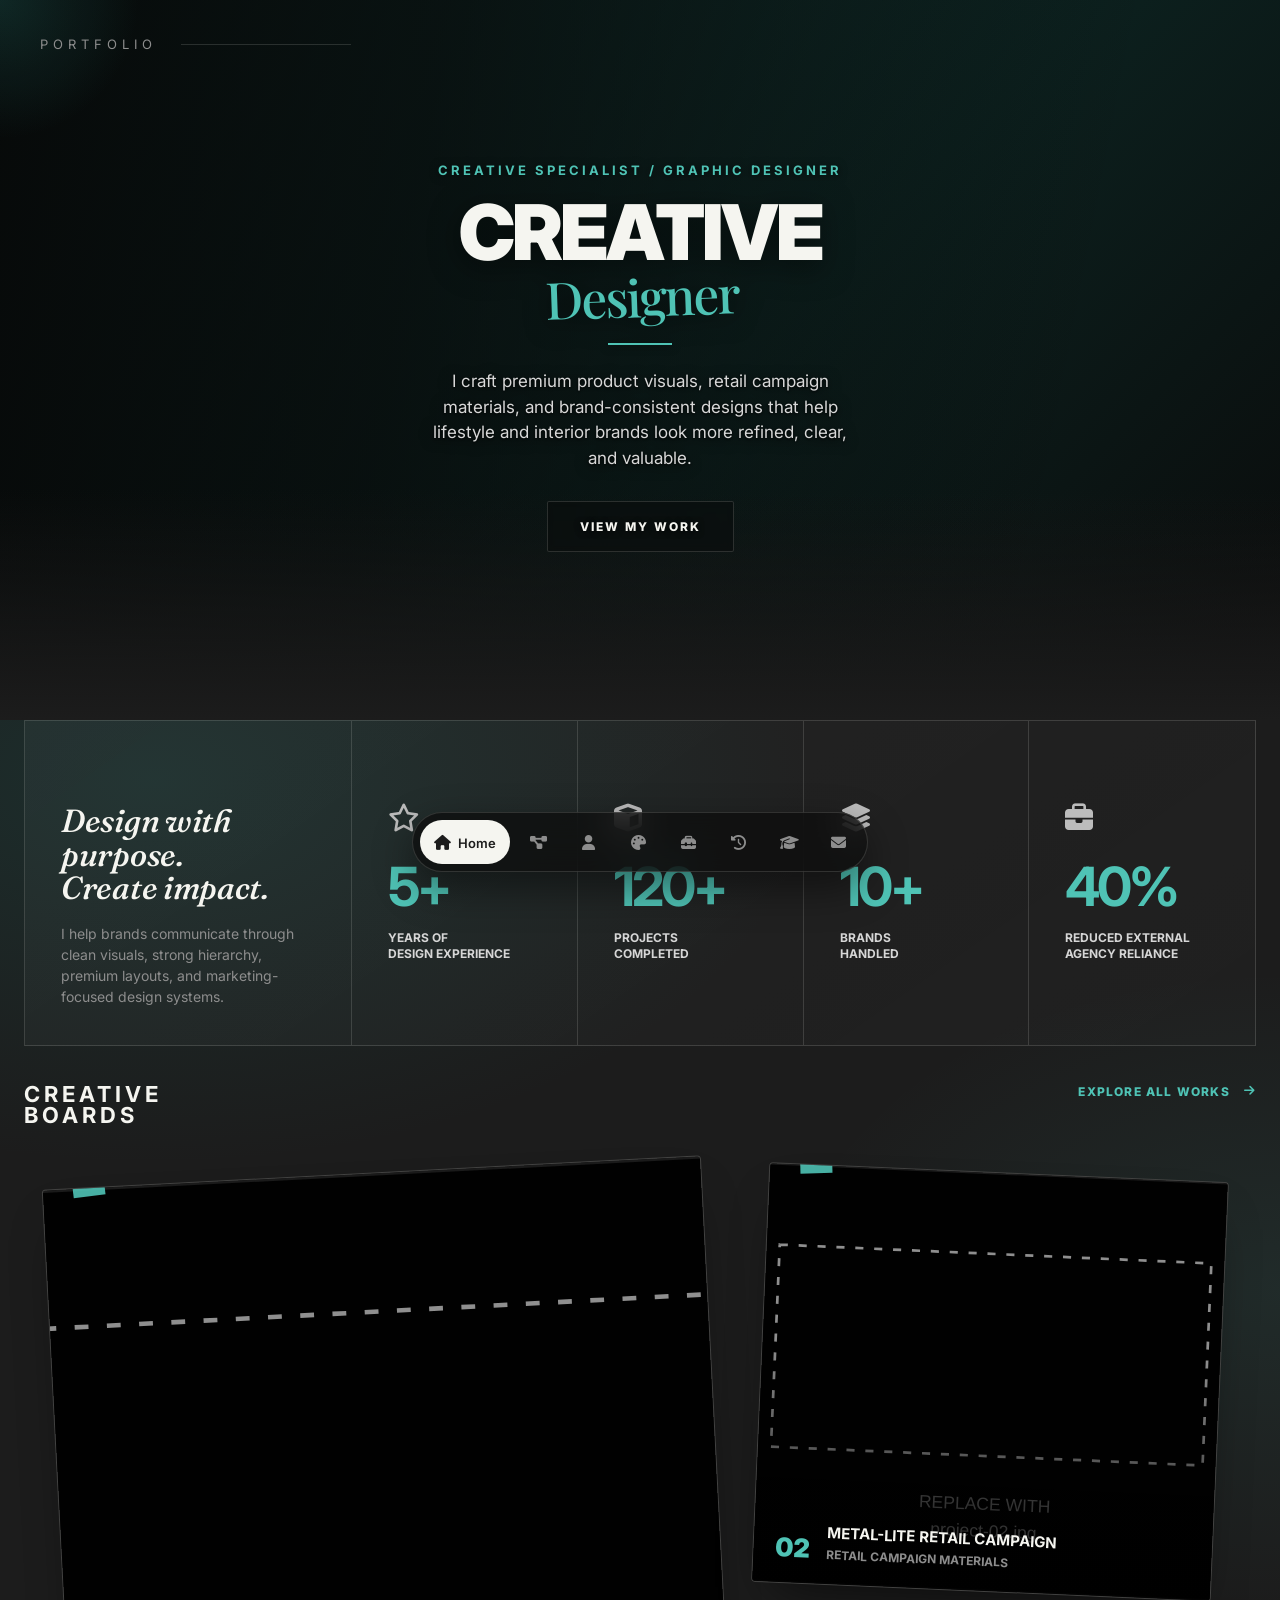
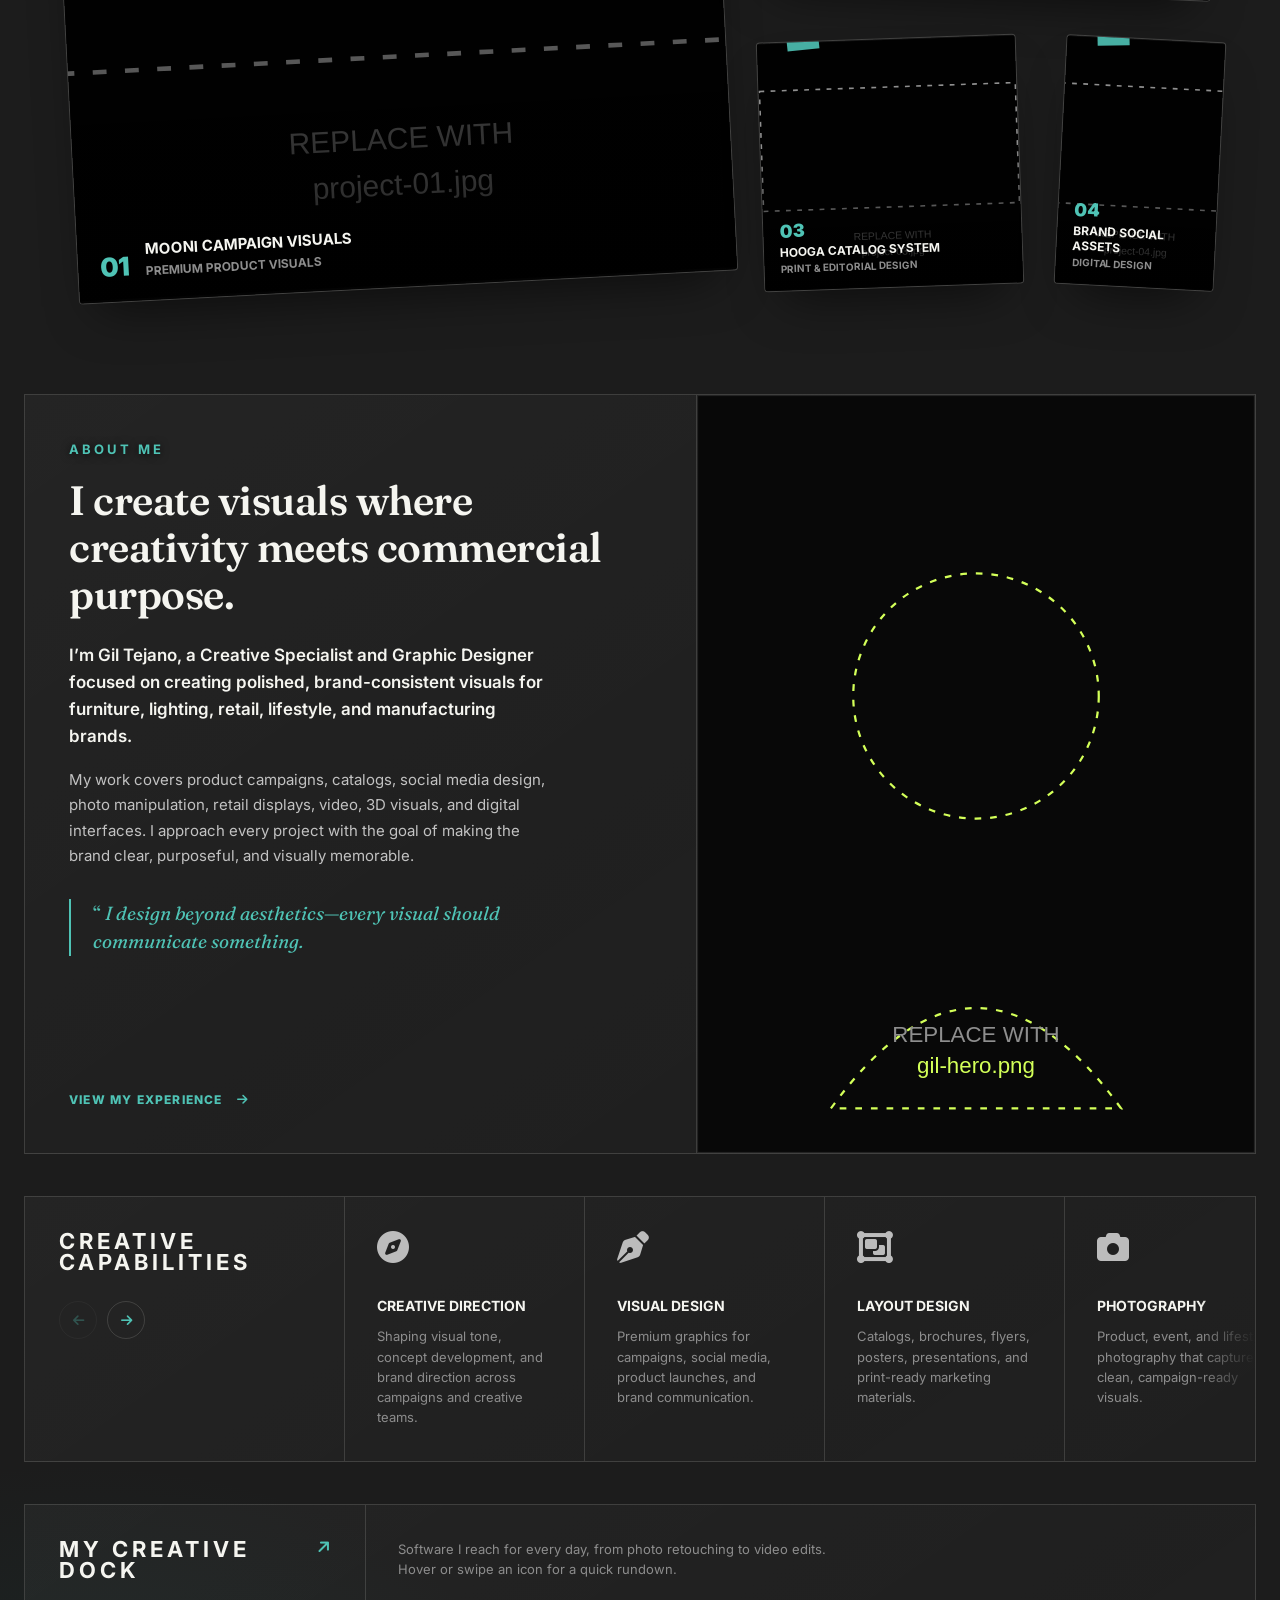
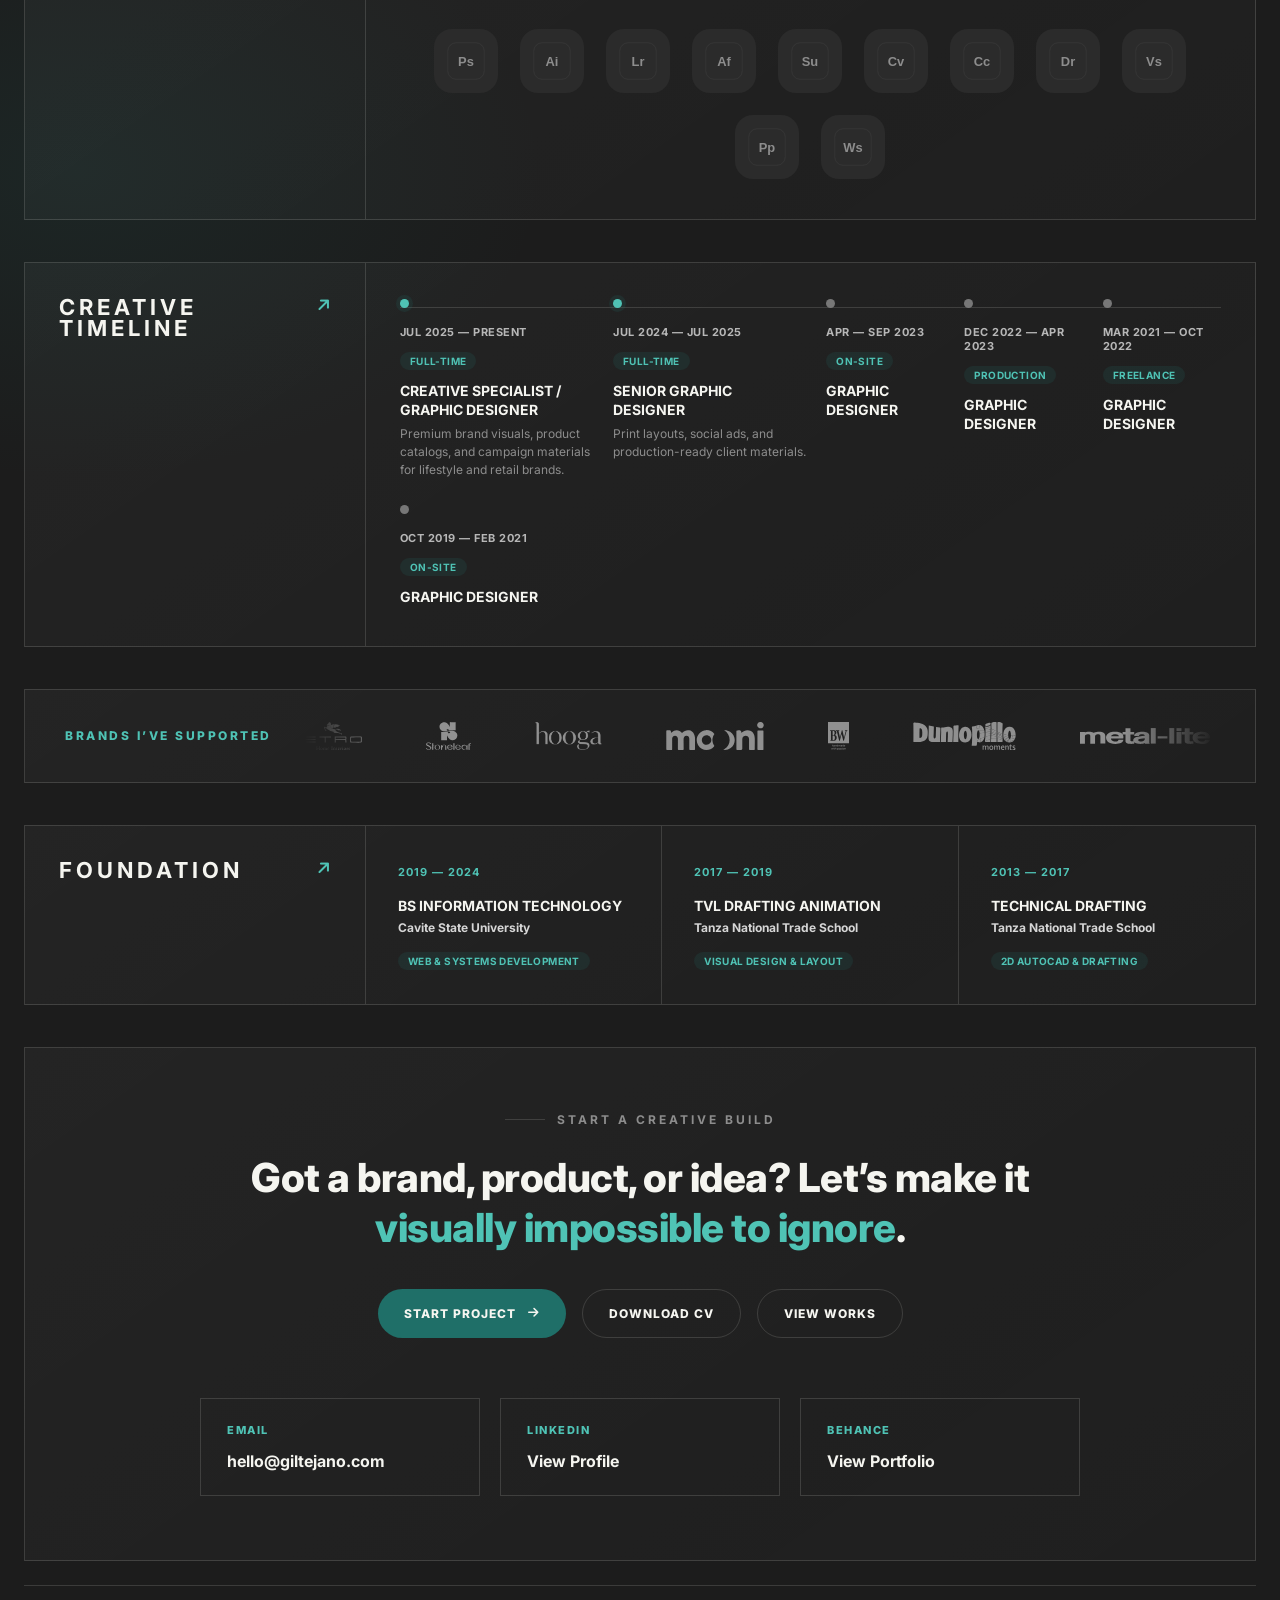
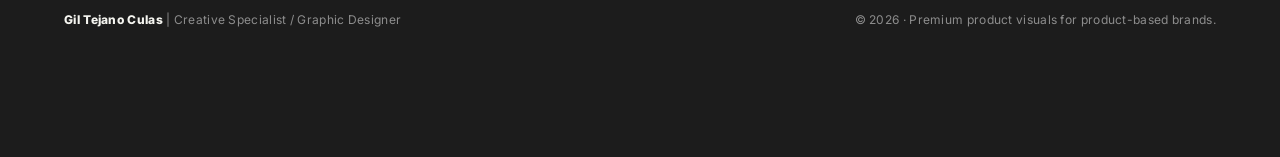
==== index.html @ a2ad1b37 "Update portfolio" ====
<!DOCTYPE html>
<html lang="en">
<head>
  <meta charset="UTF-8" />
  <meta name="viewport" content="width=device-width, initial-scale=1.0, viewport-fit=cover" />

  <title>Gil Tejano | Creative Specialist Portfolio</title>
  <meta
    name="description"
    content="Gil Tejano is a Creative Specialist / Graphic Designer crafting premium product visuals, retail campaign materials, and brand-consistent designs for lifestyle and interior brands."
  />
  <!-- Replace with your real domain once it's live -->
  <link rel="canonical" href="https://giltejano.netlify.app/" />
  <meta name="theme-color" content="#1f6f68" />

  <!-- Open Graph / Social -->
  <meta property="og:type" content="website" />
  <meta property="og:title" content="Gil Tejano | Creative Specialist Portfolio" />
  <meta
    property="og:description"
    content="Premium product visuals, retail campaign materials, and brand-consistent designs for lifestyle and interior brands."
  />
  <!-- Replace with your real domain once it's live -->
  <meta property="og:url" content="https://giltejano.netlify.app/" />
  <!-- Placeholder social preview image - add a real 1200x630 image at this path -->
  <meta property="og:image" content="https://giltejano.netlify.app/assets/images/profile/gil-tejano.webp" />
  <meta name="twitter:card" content="summary_large_image" />
  <meta name="twitter:title" content="Gil Tejano | Creative Specialist Portfolio" />
  <meta name="twitter:description" content="Premium product visuals, retail campaign materials, and brand-consistent designs for lifestyle and interior brands." />
  <meta name="twitter:image" content="https://giltejano.netlify.app/assets/images/profile/gil-tejano.webp" />

  <!-- Favicon -->
  <link
    rel="icon"
    href="data:image/svg+xml,%3Csvg xmlns='http://www.w3.org/2000/svg' viewBox='0 0 100 100'%3E%3Crect width='100' height='100' fill='%23050505'/%3E%3Ctext x='50' y='68' font-family='Arial,sans-serif' font-size='60' font-weight='900' fill='%23c6ff2e' text-anchor='middle'%3EG%3C/text%3E%3C/svg%3E"
  />
  <link rel="icon" href="favicon.ico" sizes="any" />
  <link rel="manifest" href="site.webmanifest" />

  <!-- CSS -->
  <link rel="stylesheet" href="css/style.css" />
  <link rel="stylesheet" href="css/animations.css" />
  <link rel="stylesheet" href="css/responsive.css" />

  <!-- Google Fonts -->
  <link rel="preconnect" href="https://fonts.googleapis.com" />
  <link rel="preconnect" href="https://fonts.gstatic.com" crossorigin />
  <link
    href="https://fonts.googleapis.com/css2?family=Inter:wght@400;500;600;700;800;900&family=Playfair+Display:ital,wght@1,500;1,600&family=Fraunces:ital,opsz,wght@0,9..144,300..700;1,9..144,300..700&display=swap"
    rel="stylesheet"
  />

  <!-- Icons -->
  <link
    rel="stylesheet"
    href="https://cdnjs.cloudflare.com/ajax/libs/font-awesome/6.5.1/css/all.min.css"
  />
</head>

<body>
  <a href="#main-content" class="skip-link">Skip to content</a>

  <main class="portfolio-page" id="main-content">

    <!-- HERO SECTION -->
    <section class="hero" id="home">
      <div class="hero-bg" aria-hidden="true">
        <!--
          Above-the-fold hero media: keep this eager-loaded (no
          loading="lazy" on the poster/video) so the first paint isn't
          delayed. Add a real poster at assets/images/backgrounds/hero-background.webp
          (shows instantly while the video buffers) and, optionally, a
          portrait-cropped clip for small screens.
        -->
        <video
          class="hero-bg-video"
          autoplay
          muted
          loop
          playsinline
          preload="auto"
          poster="assets/images/backgrounds/hero-background.webp"
        >
          <!-- Optional: add a portrait crop and re-enable this source for small screens -->
          <!-- <source src="assets/videos/hero-showreel-portrait.mp4" media="(max-width: 900px)" type="video/mp4" /> -->
          <source src="assets/videos/hero-showreel.mp4" type="video/mp4" />
        </video>
      </div>

      <header class="site-header">
        <div class="brand-label">
          <span>Portfolio</span>
          <div class="line"></div>
        </div>

      </header>

      <div class="hero-content">
        <div class="hero-copy">
          <p class="eyebrow">Creative Specialist / Graphic Designer</p>

          <h1>
            Creative
            <span>Designer</span>
          </h1>

          <div class="hero-divider" aria-hidden="true"></div>

          <p class="hero-description">
            I craft premium product visuals, retail campaign materials, and
            brand-consistent designs that help lifestyle and interior brands
            look more refined, clear, and valuable.
          </p>

          <a href="#projects" class="hero-cta">View My Work</a>
        </div>
      </div>

    </section>

    <!-- INTRO / STATS SECTION -->
    <section class="impact-panel section-border">
      <div class="impact-intro">
        <div class="icon-mark">
          <i class="fa-solid fa-sparkles" aria-hidden="true"></i>
        </div>

        <h2>
          Design with purpose.<br />
          Create impact.
        </h2>

        <p>
          I help brands communicate through clean visuals, strong hierarchy,
          premium layouts, and marketing-focused design systems.
        </p>
      </div>

      <div class="stat-card">
        <i class="fa-regular fa-star" aria-hidden="true"></i>
        <h3>5+</h3>
        <p>Years of<br />Design Experience</p>
      </div>

      <div class="stat-card">
        <i class="fa-solid fa-cube" aria-hidden="true"></i>
        <h3>120+</h3>
        <p>Projects<br />Completed</p>
      </div>

      <div class="stat-card">
        <i class="fa-solid fa-layer-group" aria-hidden="true"></i>
        <h3>10+</h3>
        <p>Brands<br />Handled</p>
      </div>

      <div class="stat-card">
        <i class="fa-solid fa-briefcase" aria-hidden="true"></i>
        <h3>40%</h3>
        <p>Reduced External<br />Agency Reliance</p>
      </div>
    </section>

    <!-- SELECTED PROJECTS
         These 4 cards are the no-JS fallback. With JS enabled,
         js/projects.js overwrites this markup with cards built from
         data/projects-data.js - edit that file to add, remove, or
         reorder projects, and update the cards below to match so the
         fallback stays in sync. -->
    <section class="projects-section" id="projects">
      <div class="section-heading">
        <h2>
          Creative<br />
          Boards
        </h2>

        <a href="#projects" class="text-link">
          Explore All Works
          <i class="fa-solid fa-arrow-right" aria-hidden="true"></i>
        </a>
      </div>

      <div class="project-grid">
        <article class="project-card">
          <a class="artboard" href="pages/project-mooni-campaign.html" aria-label="View project: Mooni Campaign Visuals">
            <!-- Replace with assets/images/projects/mooni-campaign.webp (update the matching entry in data/projects-data.js too) -->
            <img src="assets/images/projects/project-visual-01.svg" alt="Mooni brand campaign product photography and layout design" width="400" height="310" loading="lazy" />
            <span class="artboard-shade" aria-hidden="true"></span>
            <span class="artboard-pin" aria-hidden="true"></span>
            <span class="artboard-expand" aria-hidden="true">
              <i class="fa-solid fa-up-right-and-down-left-from-center"></i>
            </span>

            <div class="project-info">
              <span>01</span>
              <div>
                <h3>Mooni Campaign Visuals</h3>
                <p>Premium Product Visuals</p>
              </div>
            </div>
          </a>
        </article>

        <article class="project-card">
          <a class="artboard" href="pages/project.html?id=metal-lite-campaign" aria-label="View project: Metal-Lite Retail Campaign">
            <!-- Replace with assets/images/projects/metal-lite-campaign.webp (update the matching entry in data/projects-data.js too) -->
            <img src="assets/images/projects/project-visual-02.svg" alt="Metal-Lite retail campaign marketing collateral" width="400" height="310" loading="lazy" />
            <span class="artboard-shade" aria-hidden="true"></span>
            <span class="artboard-pin" aria-hidden="true"></span>
            <span class="artboard-expand" aria-hidden="true">
              <i class="fa-solid fa-up-right-and-down-left-from-center"></i>
            </span>

            <div class="project-info">
              <span>02</span>
              <div>
                <h3>Metal-Lite Retail Campaign</h3>
                <p>Retail Campaign Materials</p>
              </div>
            </div>
          </a>
        </article>

        <article class="project-card">
          <a class="artboard" href="pages/project.html?id=hooga-campaign" aria-label="View project: Hooga Catalog System">
            <!-- Replace with assets/images/projects/hooga-campaign.webp (update the matching entry in data/projects-data.js too) -->
            <img src="assets/images/projects/project-visual-03.svg" alt="Hooga catalog layout and print editorial design" width="400" height="310" loading="lazy" />
            <span class="artboard-shade" aria-hidden="true"></span>
            <span class="artboard-pin" aria-hidden="true"></span>
            <span class="artboard-expand" aria-hidden="true">
              <i class="fa-solid fa-up-right-and-down-left-from-center"></i>
            </span>

            <div class="project-info">
              <span>03</span>
              <div>
                <h3>Hooga Catalog System</h3>
                <p>Print &amp; Editorial Design</p>
              </div>
            </div>
          </a>
        </article>

        <article class="project-card">
          <a class="artboard" href="pages/project.html?id=brand-social-assets" aria-label="View project: Brand Social Assets">
            <!-- Replace with assets/images/projects/brand-social-assets.webp (update the matching entry in data/projects-data.js too) -->
            <img src="assets/images/projects/project-visual-04.svg" alt="Brand-consistent social media graphics for a lifestyle brand" width="400" height="310" loading="lazy" />
            <span class="artboard-shade" aria-hidden="true"></span>
            <span class="artboard-pin" aria-hidden="true"></span>
            <span class="artboard-expand" aria-hidden="true">
              <i class="fa-solid fa-up-right-and-down-left-from-center"></i>
            </span>

            <div class="project-info">
              <span>04</span>
              <div>
                <h3>Brand Social Assets</h3>
                <p>Digital Design</p>
              </div>
            </div>
          </a>
        </article>
      </div>
    </section>

    <!-- ABOUT ME -->
    <section class="about-section" id="about">
      <div class="about-copy section-border">
        <p class="eyebrow">About Me</p>

        <h2 class="about-heading">
          I create visuals where creativity meets commercial purpose.
        </h2>

        <p class="about-intro">
          I’m Gil Tejano, a Creative Specialist and Graphic Designer focused
          on creating polished, brand-consistent visuals for furniture,
          lighting, retail, lifestyle, and manufacturing brands.
        </p>

        <p class="about-body">
          My work covers product campaigns, catalogs, social media design,
          photo manipulation, retail displays, video, 3D visuals, and
          digital interfaces. I approach every project with the goal of
          making the brand clear, purposeful, and visually memorable.
        </p>

        <blockquote class="about-statement">
          <span class="about-statement-mark" aria-hidden="true">“</span>
          I design beyond aesthetics—every visual should communicate
          something.
        </blockquote>

        <a href="#experience" class="text-link about-link">
          View My Experience
          <i class="fa-solid fa-arrow-right" aria-hidden="true"></i>
        </a>
      </div>

      <div class="about-portrait section-border">
        <!-- Replace with a real professional photo at assets/images/profile/gil-tejano.webp -->
        <img
          src="assets/images/profile/gil-tejano-placeholder.svg"
          alt="Portrait of Gil Tejano, Creative Specialist and Graphic Designer"
          width="500"
          height="680"
          loading="lazy"
        />
      </div>
    </section>

    <!-- SERVICES -->
    <section class="services-section section-border" id="services">
      <div class="section-title-small">
        <h2>
          Creative<br />
          Capabilities
        </h2>

        <div class="services-nav">
          <button
            type="button"
            class="services-arrow services-arrow-prev"
            aria-label="Scroll services left"
          >
            <i class="fa-solid fa-arrow-left" aria-hidden="true"></i>
          </button>
          <button
            type="button"
            class="services-arrow services-arrow-next"
            aria-label="Scroll services right"
          >
            <i class="fa-solid fa-arrow-right" aria-hidden="true"></i>
          </button>
        </div>
      </div>

      <div class="services-scroll" tabindex="0" role="region" aria-label="Creative capabilities, scroll horizontally for more">
        <div class="service-track">
          <div class="service-card">
            <i class="fa-solid fa-compass" aria-hidden="true"></i>
            <h3>Creative Direction</h3>
            <p>
              Shaping visual tone, concept development, and brand direction
              across campaigns and creative teams.
            </p>
          </div>

          <div class="service-card">
            <i class="fa-solid fa-pen-nib" aria-hidden="true"></i>
            <h3>Visual Design</h3>
            <p>
              Premium graphics for campaigns, social media, product launches, and
              brand communication.
            </p>
          </div>

          <div class="service-card">
            <i class="fa-solid fa-object-group" aria-hidden="true"></i>
            <h3>Layout Design</h3>
            <p>
              Catalogs, brochures, flyers, posters, presentations, and print-ready
              marketing materials.
            </p>
          </div>

          <div class="service-card">
            <i class="fa-solid fa-camera" aria-hidden="true"></i>
            <h3>Photography</h3>
            <p>
              Product, event, and lifestyle photography that captures clean,
              campaign-ready visuals.
            </p>
          </div>

          <div class="service-card">
            <i class="fa-solid fa-wand-magic-sparkles" aria-hidden="true"></i>
            <h3>Photo Manipulation</h3>
            <p>
              Clean product compositions, image enhancements, lifestyle visuals,
              and refined campaign assets.
            </p>
          </div>

          <div class="service-card">
            <i class="fa-solid fa-video" aria-hidden="true"></i>
            <h3>Videography</h3>
            <p>
              On-site video capture for product features, events, and showroom
              activities.
            </p>
          </div>

          <div class="service-card">
            <i class="fa-solid fa-clapperboard" aria-hidden="true"></i>
            <h3>Video Editing</h3>
            <p>
              Short-form reels, social ads, and color-graded campaign or event
              videos.
            </p>
          </div>

          <div class="service-card">
            <i class="fa-solid fa-cube" aria-hidden="true"></i>
            <h3>3D Visualization</h3>
            <p>
              Product mockups, showroom layouts, and spatial visualization for
              retail and interior concepts.
            </p>
          </div>

          <div class="service-card">
            <i class="fa-solid fa-chalkboard" aria-hidden="true"></i>
            <h3>Presentation Design</h3>
            <p>
              Sales decks and pitch presentations that support client and
              stakeholder meetings.
            </p>
          </div>

          <div class="service-card">
            <i class="fa-solid fa-bolt" aria-hidden="true"></i>
            <h3>Rapid Social Content</h3>
            <p>
              Fast-turnaround social media graphics and templated marketing
              assets.
            </p>
          </div>

          <div class="service-card">
            <i class="fa-solid fa-code" aria-hidden="true"></i>
            <h3>Web Design</h3>
            <p>
              Modern, responsive portfolio and landing page interfaces with strong
              visual hierarchy.
            </p>
          </div>
        </div>
      </div>
    </section>

    <!-- DAILY TOOLKIT -->
    <section class="toolkit-section section-border" id="toolkit">
      <div class="section-title-small">
        <h2>
          My Creative<br />
          Dock
        </h2>

        <i class="fa-solid fa-arrow-right" aria-hidden="true"></i>
      </div>

      <div class="toolkit-dock-wrap">
        <p class="toolkit-caption">
          Software I reach for every day, from photo retouching to video
          edits. Hover or swipe an icon for a quick rundown.
        </p>

        <ul class="toolkit-dock" role="list">
          <li class="dock-item" tabindex="0">
            <div class="dock-tooltip">
              <h4>Adobe Photoshop</h4>
              <p>Photo manipulation, product retouching, and layered compositions for premium campaign visuals.</p>
            </div>
            <img src="assets/icons/photoshop.svg" alt="Adobe Photoshop" width="64" height="64" loading="lazy" />
          </li>

          <li class="dock-item" tabindex="0">
            <div class="dock-tooltip">
              <h4>Adobe Illustrator</h4>
              <p>Vector logos, icons, and scalable artwork for branding and print-ready layouts.</p>
            </div>
            <img src="assets/icons/illustrator.svg" alt="Adobe Illustrator" width="64" height="64" loading="lazy" />
          </li>

          <li class="dock-item" tabindex="0">
            <div class="dock-tooltip">
              <h4>Adobe Lightroom</h4>
              <p>Color grading and batch photo editing for consistent, polished product photography.</p>
            </div>
            <img src="assets/icons/lightroom.svg" alt="Adobe Lightroom" width="64" height="64" loading="lazy" />
          </li>

          <li class="dock-item" tabindex="0">
            <div class="dock-tooltip">
              <h4>Affinity</h4>
              <p>Fast raster and vector editing for layouts, retouching, and quick mockups.</p>
            </div>
            <img src="assets/icons/affinity.svg" alt="Affinity" width="64" height="64" loading="lazy" />
          </li>

          <li class="dock-item" tabindex="0">
            <div class="dock-tooltip">
              <h4>SketchUp</h4>
              <p>3D modeling for product mockups, showroom layouts, and spatial visualization.</p>
            </div>
            <img src="assets/icons/sketchup.svg" alt="SketchUp" width="64" height="64" loading="lazy" />
          </li>

          <li class="dock-item" tabindex="0">
            <div class="dock-tooltip">
              <h4>Canva</h4>
              <p>Fast social media graphics and templates for quick-turnaround marketing assets.</p>
            </div>
            <img src="assets/icons/canva.svg" alt="Canva" width="64" height="64" loading="lazy" />
          </li>

          <li class="dock-item" tabindex="0">
            <div class="dock-tooltip">
              <h4>CapCut</h4>
              <p>Short-form video editing for reels, social ads, and event recap content.</p>
            </div>
            <img src="assets/icons/capcut.svg" alt="CapCut" width="64" height="64" loading="lazy" />
          </li>

          <li class="dock-item" tabindex="0">
            <div class="dock-tooltip">
              <h4>DaVinci Resolve</h4>
              <p>Professional video editing and color grading for campaign and event videos.</p>
            </div>
            <img src="assets/icons/davinci-resolve.svg" alt="DaVinci Resolve" width="64" height="64" loading="lazy" />
          </li>

          <li class="dock-item" tabindex="0">
            <div class="dock-tooltip">
              <h4>Visual Studio Code</h4>
              <p>Code editor for building and maintaining this portfolio site and other web projects.</p>
            </div>
            <img src="assets/icons/vscode.svg" alt="Visual Studio Code" width="64" height="64" loading="lazy" />
          </li>

          <li class="dock-item" tabindex="0">
            <div class="dock-tooltip">
              <h4>Microsoft PowerPoint</h4>
              <p>Sales presentations and pitch decks for client and stakeholder meetings.</p>
            </div>
            <img src="assets/icons/powerpoint.svg" alt="Microsoft PowerPoint" width="64" height="64" loading="lazy" />
          </li>

          <li class="dock-item" tabindex="0">
            <div class="dock-tooltip">
              <h4>Microsoft Office / Google Workspace</h4>
              <p>Documents, spreadsheets, and shared files for project coordination and reporting.</p>
            </div>
            <img src="assets/icons/workspace.svg" alt="Microsoft Office and Google Workspace" width="64" height="64" loading="lazy" />
          </li>
        </ul>

        <div class="toolkit-active-caption" aria-live="polite">
          <h4>Adobe Photoshop</h4>
          <p>Photo manipulation, product retouching, and layered compositions for premium campaign visuals.</p>
        </div>
      </div>
    </section>

    <!-- EXPERIENCE (compact horizontal timeline) -->
    <section class="experience-section section-border" id="experience">
      <div class="section-title-small">
        <h2>Creative Timeline</h2>
        <i class="fa-solid fa-arrow-right" aria-hidden="true"></i>
      </div>

      <div class="timeline-h">
        <div class="timeline-h-item is-current">
          <span class="timeline-h-date">Jul 2025 — Present</span>
          <span class="timeline-h-tag">Full-time</span>
          <h3>Creative Specialist / Graphic Designer</h3>
          <p>Premium brand visuals, product catalogs, and campaign materials for lifestyle and retail brands.</p>
        </div>

        <div class="timeline-h-item is-current">
          <span class="timeline-h-date">Jul 2024 — Jul 2025</span>
          <span class="timeline-h-tag">Full-time</span>
          <h3>Senior Graphic Designer</h3>
          <p>Print layouts, social ads, and production-ready client materials.</p>
        </div>

        <div class="timeline-h-item">
          <span class="timeline-h-date">Apr — Sep 2023</span>
          <span class="timeline-h-tag">On-site</span>
          <h3>Graphic Designer</h3>
        </div>

        <div class="timeline-h-item">
          <span class="timeline-h-date">Dec 2022 — Apr 2023</span>
          <span class="timeline-h-tag">Production</span>
          <h3>Graphic Designer</h3>
        </div>

        <div class="timeline-h-item">
          <span class="timeline-h-date">Mar 2021 — Oct 2022</span>
          <span class="timeline-h-tag">Freelance</span>
          <h3>Graphic Designer</h3>
        </div>

        <div class="timeline-h-item">
          <span class="timeline-h-date">Oct 2019 — Feb 2021</span>
          <span class="timeline-h-tag">On-site</span>
          <h3>Graphic Designer</h3>
        </div>
      </div>
    </section>

    <!-- TRUSTED BY -->
    <section class="trusted-strip section-border">
      <span class="trusted-tag">Brands I’ve Supported</span>

      <div class="marquee">
        <div class="marquee-track">
          <img src="assets/images/logos/etro.svg" alt="Etro" width="120" height="28" loading="lazy" />
          <img src="assets/images/logos/stoneleaf.svg" alt="Stoneleaf" width="120" height="28" loading="lazy" />
          <img src="assets/images/logos/hooga.svg" alt="Hooga" width="120" height="28" loading="lazy" />
          <img src="assets/images/logos/mooni.svg" alt="Mooni" width="120" height="28" loading="lazy" />
          <img src="assets/images/logos/bw-group.svg" alt="BW Group" width="120" height="28" loading="lazy" />
          <img src="assets/images/logos/dunlopillo.svg" alt="Dunlopillo" width="120" height="28" loading="lazy" />
          <img src="assets/images/logos/metal-lite.svg" alt="Metal-Lite" width="120" height="28" loading="lazy" />
          <img src="assets/images/logos/porta-mobili.svg" alt="Porta Mobili" width="120" height="28" loading="lazy" />
          <img src="assets/images/logos/riflessi.svg" alt="Riflessi" width="120" height="28" loading="lazy" />
          <img src="assets/images/logos/tisettanta.svg" alt="Tisettanta" width="120" height="28" loading="lazy" />

          <img src="assets/images/logos/etro.svg" alt="" width="120" height="28" loading="lazy" aria-hidden="true" />
          <img src="assets/images/logos/stoneleaf.svg" alt="" width="120" height="28" loading="lazy" aria-hidden="true" />
          <img src="assets/images/logos/hooga.svg" alt="" width="120" height="28" loading="lazy" aria-hidden="true" />
          <img src="assets/images/logos/mooni.svg" alt="" width="120" height="28" loading="lazy" aria-hidden="true" />
          <img src="assets/images/logos/bw-group.svg" alt="" width="120" height="28" loading="lazy" aria-hidden="true" />
          <img src="assets/images/logos/dunlopillo.svg" alt="" width="120" height="28" loading="lazy" aria-hidden="true" />
          <img src="assets/images/logos/metal-lite.svg" alt="" width="120" height="28" loading="lazy" aria-hidden="true" />
          <img src="assets/images/logos/porta-mobili.svg" alt="" width="120" height="28" loading="lazy" aria-hidden="true" />
          <img src="assets/images/logos/riflessi.svg" alt="" width="120" height="28" loading="lazy" aria-hidden="true" />
          <img src="assets/images/logos/tisettanta.svg" alt="" width="120" height="28" loading="lazy" aria-hidden="true" />
        </div>
      </div>
    </section>

    <!-- EDUCATION -->
    <section class="education-section section-border" id="education">
      <div class="section-title-small">
        <h2>Foundation</h2>
        <i class="fa-solid fa-arrow-right" aria-hidden="true"></i>
      </div>

      <div class="education-card">
        <span class="education-year">2019 — 2024</span>
        <h3>BS Information Technology</h3>
        <p class="education-school">Cavite State University</p>
        <span class="education-tag">Web &amp; Systems Development</span>
      </div>

      <div class="education-card">
        <span class="education-year">2017 — 2019</span>
        <h3>TVL Drafting Animation</h3>
        <p class="education-school">Tanza National Trade School</p>
        <span class="education-tag">Visual Design &amp; Layout</span>
      </div>

      <div class="education-card">
        <span class="education-year">2013 — 2017</span>
        <h3>Technical Drafting</h3>
        <p class="education-school">Tanza National Trade School</p>
        <span class="education-tag">2D AutoCAD &amp; Drafting</span>
      </div>
    </section>

    <!-- CONTACT SECTION -->
    <section class="contact-section section-border" id="contact">
      <p class="contact-eyebrow"><span class="line"></span>Start a Creative Build</p>

      <h2 class="contact-title">
        Got a brand, product, or idea? Let’s make it
        <span class="highlight">visually impossible to ignore</span>.
      </h2>

      <div class="contact-actions">
        <!-- Replace with your real email address -->
        <a href="mailto:hello@giltejano.com" class="cta-button">
          Start Project
          <i class="fa-solid fa-arrow-right" aria-hidden="true"></i>
        </a>

        <!-- Download CV: keep the real PDF at assets/documents/gil-tejano-cv.pdf -->
        <a href="assets/documents/gil-tejano-cv.pdf" class="cta-button-outline" download>
          Download CV
        </a>

        <a href="#projects" class="cta-button-outline">
          View Works
        </a>
      </div>

      <div class="contact-cards">
        <div class="contact-card">
          <span class="contact-card-label">Email</span>
          <!-- Replace with your real email address -->
          <h3><a href="mailto:hello@giltejano.com">hello@giltejano.com</a></h3>
        </div>

        <div class="contact-card">
          <span class="contact-card-label">LinkedIn</span>
          <!-- Replace href with your LinkedIn profile URL -->
          <h3><a href="#" target="_blank" rel="noopener">View Profile</a></h3>
        </div>

        <div class="contact-card">
          <span class="contact-card-label">Behance</span>
          <!-- Replace href with your Behance profile URL -->
          <h3><a href="#" target="_blank" rel="noopener">View Portfolio</a></h3>
        </div>
      </div>
    </section>

    <footer class="site-footer">
      <p><span class="footer-name">Gil Tejano Culas</span> | Creative Specialist / Graphic Designer</p>
      <p>&copy; 2026 · Premium product visuals for product-based brands.</p>
    </footer>

  </main>

  <!-- FLOATING SECTION NAV -->
  <nav class="dynamic-nav" aria-label="Section navigation">
    <a href="#home" class="nav-item active" data-target="#home">
      <i class="fa-solid fa-house nav-icon" aria-hidden="true"></i>
      <span class="nav-label-wrap">
        <span class="nav-label nav-label-full">Home</span>
        <span class="nav-label nav-label-short">Home</span>
      </span>
    </a>
    <a href="#projects" class="nav-item" data-target="#projects">
      <i class="fa-solid fa-diagram-project nav-icon" aria-hidden="true"></i>
      <span class="nav-label-wrap">
        <span class="nav-label nav-label-full">Boards</span>
        <span class="nav-label nav-label-short">Work</span>
      </span>
    </a>
    <a href="#about" class="nav-item" data-target="#about">
      <i class="fa-solid fa-user nav-icon" aria-hidden="true"></i>
      <span class="nav-label-wrap"><span class="nav-label">About</span></span>
    </a>
    <a href="#services" class="nav-item" data-target="#services">
      <i class="fa-solid fa-palette nav-icon" aria-hidden="true"></i>
      <span class="nav-label-wrap"><span class="nav-label">Capabilities</span></span>
    </a>
    <a href="#toolkit" class="nav-item" data-target="#toolkit">
      <i class="fa-solid fa-toolbox nav-icon" aria-hidden="true"></i>
      <span class="nav-label-wrap"><span class="nav-label">Dock</span></span>
    </a>
    <a href="#experience" class="nav-item" data-target="#experience">
      <i class="fa-solid fa-clock-rotate-left nav-icon" aria-hidden="true"></i>
      <span class="nav-label-wrap">
        <span class="nav-label nav-label-full">Timeline</span>
        <span class="nav-label nav-label-short">Timeline</span>
      </span>
    </a>
    <a href="#education" class="nav-item" data-target="#education">
      <i class="fa-solid fa-graduation-cap nav-icon" aria-hidden="true"></i>
      <span class="nav-label-wrap"><span class="nav-label">Foundation</span></span>
    </a>
    <a href="#contact" class="nav-item" data-target="#contact">
      <i class="fa-solid fa-envelope nav-icon" aria-hidden="true"></i>
      <span class="nav-label-wrap">
        <span class="nav-label nav-label-full">Build</span>
        <span class="nav-label nav-label-short">Contact</span>
      </span>
    </a>
  </nav>

  <!-- JS -->
  <script src="data/projects-data.js"></script>
  <script src="js/projects.js"></script>
  <script src="js/script.js"></script>
</body>
</html>
---- css/style.css ----
﻿/* ================================
   GLOBAL RESET
================================ */
* {
  margin: 0;
  padding: 0;
  box-sizing: border-box;
}

html {
  scroll-behavior: smooth;
}

body {
  font-family: "Inter", sans-serif;
  color: var(--text);
  overflow-x: hidden;
  background-color: var(--bg);
  background-image: radial-gradient(
      1100px 640px at 12% 780px,
      rgba(31, 111, 104, 0.22),
      transparent 60%
    ),
    radial-gradient(
      900px 580px at 100% 26%,
      rgba(79, 195, 181, 0.09),
      transparent 55%
    ),
    radial-gradient(
      850px 560px at 6% 68%,
      rgba(31, 111, 104, 0.12),
      transparent 55%
    );
  background-repeat: no-repeat;
}

*,
*::before,
*::after {
  cursor: url("../assets/icons/cursor.svg") 3 3, auto !important;
}

img {
  width: 100%;
  display: block;
}

a {
  color: inherit;
  text-decoration: none;
}

/* Defensive text wrapping so long words, URLs, or email addresses can
   never force horizontal overflow, on any viewport. */
h1,
h2,
h3,
h4,
p,
a,
span {
  overflow-wrap: anywhere;
  word-break: normal;
}

:root {
  --bg: #1c1c1c;
  --panel: #242424;
  --panel-soft: #2b2b2b;
  --text: #f5f5f0;
  --muted: #8d8d8d;
  --line: rgba(245, 245, 240, 0.14);
  --accent: #1f6f68;
  --accent-light: #4fc3b5;
  --accent-soft: rgba(31, 111, 104, 0.16);
  --font-display: "Fraunces", serif;

  /* Mobile spacing system (consumed in css/responsive.css) - defined
     globally since clamp() already scales safely at any viewport. */
  --mobile-gutter: clamp(18px, 5vw, 24px);
  --mobile-section-space: clamp(72px, 18vw, 112px);
  --mobile-card-radius: 18px;
  /* Footprint of the fixed floating nav pill (height + rest offset),
     used to keep page-end content from being hidden behind it. */
  --mobile-nav-space: 88px;
}

/* ================================
   MAIN WRAPPER
================================ */
.portfolio-page {
  width: min(1440px, calc(100% - 48px));
  margin: 0 auto;
  padding: 40px 0;
}

.section-border {
  border: 1px solid var(--line);
  background: linear-gradient(145deg, rgba(255, 255, 255, 0.035), rgba(255, 255, 255, 0.01));
}

/* ================================
   HEADER
================================ */
.site-header {
  position: relative;
  z-index: 5;
  display: flex;
  align-items: flex-start;
  justify-content: space-between;
  padding: 36px 40px 0;
}

.brand-label {
  display: flex;
  align-items: center;
  gap: 24px;
}

.brand-label span {
  color: var(--muted);
  font-size: 13px;
  letter-spacing: 5px;
  text-transform: uppercase;
}

.brand-label .line {
  width: 170px;
  height: 1px;
  background: var(--line);
}

.availability {
  display: flex;
  align-items: flex-start;
  gap: 12px;
  color: var(--accent-light);
  text-transform: uppercase;
  font-size: 12px;
  font-weight: 700;
  line-height: 1.3;
}

.availability-text-short {
  display: none;
}

.status-dot {
  position: relative;
  width: 22px;
  height: 22px;
  border: 1px solid var(--accent);
  border-radius: 50%;
  flex-shrink: 0;
}

.status-dot::after {
  content: "";
  position: absolute;
  top: 50%;
  left: 50%;
  width: 7px;
  height: 7px;
  background: var(--accent);
  border-radius: 50%;
  transform: translate(-50%, -50%);
}

/* ================================
   HERO
================================ */
.hero {
  position: relative;
  min-height: 720px;
  overflow: hidden;
  width: 100vw;
  margin-left: calc(50% - 50vw);
  margin-top: -40px;
}

.hero-bg {
  position: absolute;
  inset: 0;
  z-index: 0;
  display: flex;
  align-items: center;
  justify-content: center;
  overflow: hidden;
  background: linear-gradient(135deg, #113431 0%, #0c201e 55%, #0a0a0a 100%);
}

.hero-bg-video {
  position: absolute;
  inset: 0;
  z-index: 0;
  width: 100%;
  height: 100%;
  object-fit: cover;
}

.hero-bg::before {
  content: "";
  position: absolute;
  inset: 0;
  z-index: 1;
  background: linear-gradient(
      100deg,
      rgba(6, 6, 6, 0.92) 0%,
      rgba(6, 6, 6, 0.68) 32%,
      rgba(6, 6, 6, 0.3) 58%,
      rgba(6, 6, 6, 0) 82%
    ),
    linear-gradient(
      to top,
      rgba(6, 6, 6, 0.6) 0%,
      rgba(6, 6, 6, 0) 32%
    );
}

.hero-bg::after {
  content: "";
  position: absolute;
  inset: 0;
  z-index: 2;
  background: linear-gradient(
    to bottom,
    transparent 0%,
    transparent 68%,
    var(--bg) 100%
  );
  pointer-events: none;
}

.hero-content {
  position: relative;
  z-index: 2;
  min-height: 660px;
  max-width: 1600px;
  margin: 0 auto;
  display: flex;
  align-items: center;
  justify-content: center;
  padding: 20px 40px 40px;
}

.hero-copy {
  position: relative;
  max-width: 620px;
  padding-bottom: 30px;
  margin: 0 auto;
  text-align: center;
}

.eyebrow {
  color: var(--accent-light);
  font-size: 13px;
  font-weight: 700;
  letter-spacing: 3px;
  text-transform: uppercase;
  text-shadow: 0 1px 8px rgba(0, 0, 0, 0.8);
  margin-bottom: 20px;
}

.hero h1 {
  position: relative;
  font-size: clamp(56px, 6vw, 118px);
  font-weight: 900;
  line-height: 0.9;
  letter-spacing: -3px;
  text-transform: uppercase;
  overflow-wrap: anywhere;
  text-shadow: 0 6px 30px rgba(0, 0, 0, 0.55);
}

.hero h1 span {
  display: block;
  margin: 6px 0 0 4px;
  font-family: "Playfair Display", serif;
  color: var(--accent-light);
  font-size: clamp(34px, 4vw, 66px);
  font-weight: 500;
  letter-spacing: -2px;
  text-transform: none;
  transform: rotate(-2deg);
  text-shadow: 0 4px 24px rgba(0, 0, 0, 0.65);
}

.hero-divider {
  width: 64px;
  height: 2px;
  margin: 24px auto 0;
  background: var(--accent-light);
  box-shadow: 0 1px 8px rgba(0, 0, 0, 0.6);
}

.hero-description {
  max-width: 430px;
  margin: 24px auto 30px;
  color: #d8d8d8;
  font-size: 17px;
  line-height: 1.5;
  text-shadow: 0 2px 14px rgba(0, 0, 0, 0.9), 0 1px 3px rgba(0, 0, 0, 0.95);
}

.hero-cta {
  display: inline-flex;
  align-items: center;
  justify-content: center;
  padding: 17px 32px;
  border: 1px solid var(--line);
  border-radius: 2px;
  background: rgba(8, 8, 8, 0.4);
  backdrop-filter: blur(3px);
  color: var(--text);
  font-size: 12px;
  font-weight: 800;
  letter-spacing: 2px;
  text-transform: uppercase;
  text-shadow: 0 1px 6px rgba(0, 0, 0, 0.8);
  transition: border-color 0.3s ease, background-color 0.3s ease,
    color 0.3s ease;
}

.hero-cta:hover {
  border-color: var(--accent-light);
  background: var(--accent-soft);
  color: var(--accent-light);
}

.text-link {
  display: inline-flex;
  align-items: center;
  gap: 14px;
  color: var(--accent-light);
  font-size: 12px;
  font-weight: 800;
  letter-spacing: 1.2px;
  text-transform: uppercase;
  transition: gap 0.3s ease, color 0.3s ease;
}

.text-link:hover {
  gap: 20px;
  color: var(--text);
}

.hero-roles {
  position: absolute;
  right: 40px;
  bottom: 40px;
  z-index: 2;
  text-align: right;
  color: #d8d8d8;
  font-size: 13px;
  font-weight: 700;
  text-transform: uppercase;
  line-height: 1.6;
  text-shadow: 0 2px 10px rgba(0, 0, 0, 0.85);
}

.hero-roles::after {
  content: "";
  display: inline-block;
  width: 3px;
  height: 28px;
  margin-left: 12px;
  background: var(--accent);
  vertical-align: middle;
}

.hero-social {
  position: absolute;
  left: 40px;
  bottom: 28px;
  z-index: 3;
  display: flex;
  gap: 12px;
}

.hero-social a {
  display: flex;
  align-items: center;
  justify-content: center;
  width: 36px;
  height: 36px;
  border-radius: 50%;
  border: 1px solid var(--line);
  background: rgba(8, 8, 8, 0.45);
  backdrop-filter: blur(3px);
  color: var(--muted);
  font-size: 14px;
  transition: color 0.3s ease, border-color 0.3s ease,
    background-color 0.3s ease, transform 0.3s ease;
}

.hero-social a:hover {
  color: var(--accent-light);
  border-color: var(--accent-light);
  background: rgba(8, 8, 8, 0.65);
  transform: translateY(-2px);
}

.hero-index {
  position: absolute;
  right: 18px;
  top: 50%;
  z-index: 3;
  display: flex;
  flex-direction: column;
  align-items: center;
  gap: 14px;
  color: var(--muted);
  font-size: 12px;
  font-weight: 700;
  letter-spacing: 1px;
  text-shadow: 0 1px 6px rgba(0, 0, 0, 0.8);
  transform: translateY(-50%);
}

.hero-index span {
  writing-mode: vertical-rl;
}

.hero-index em {
  display: block;
  width: 1px;
  height: 60px;
  background: var(--line);
  font-style: normal;
}

/* ================================
   IMPACT / STATS
================================ */
.impact-panel {
  display: grid;
  grid-template-columns: 1.45fr repeat(4, 1fr);
  min-height: 210px;
  margin-top: 0;
}

.impact-intro,
.stat-card {
  padding: 38px 36px;
  border-right: 1px solid var(--line);
}

.stat-card:last-child {
  border-right: none;
}

.icon-mark {
  color: var(--accent-light);
  font-size: 24px;
  margin-bottom: 16px;
}

.impact-intro h2 {
  font-family: var(--font-display);
  font-style: italic;
  font-weight: 500;
  font-size: 32px;
  line-height: 1.05;
  letter-spacing: -0.3px;
  margin-bottom: 18px;
}

.impact-intro p {
  max-width: 340px;
  color: var(--muted);
  font-size: 14px;
  line-height: 1.5;
}

.stat-card {
  display: flex;
  flex-direction: column;
  justify-content: center;
}

.stat-card i {
  color: #bcbcbc;
  font-size: 28px;
  margin-bottom: 28px;
}

.stat-card h3 {
  color: var(--accent-light);
  font-size: 54px;
  line-height: 1;
  letter-spacing: -3px;
  margin-bottom: 16px;
}

.stat-card p {
  color: #d6d6d6;
  font-size: 12px;
  font-weight: 700;
  line-height: 1.35;
  text-transform: uppercase;
}

/* ================================
   PROJECTS
================================ */
.projects-section {
  padding: 38px 0 0;
}

.section-heading {
  display: flex;
  align-items: flex-start;
  justify-content: space-between;
  margin-bottom: 22px;
}

.section-heading h2,
.section-title-small h2 {
  font-size: 22px;
  line-height: 0.95;
  letter-spacing: 4px;
  text-transform: uppercase;
}

.project-grid {
  display: grid;
  grid-template-columns: repeat(12, 1fr);
  grid-template-rows: 420px 250px;
  gap: 46px 40px;
  padding: 24px clamp(4px, 3vw, 36px) 64px;
}

.project-card {
  position: relative;
}

.project-card:nth-child(1) {
  grid-column: 1 / 8;
  grid-row: 1 / 3;
  --tilt: -3deg;
  --stack-x: 60px;
  --stack-y: 40px;
  --stack-rot: 14deg;
  --stack-delay: 0s;
}

.project-card:nth-child(2) {
  grid-column: 8 / 13;
  grid-row: 1 / 2;
  --tilt: 2.5deg;
  --stack-x: -70px;
  --stack-y: 50px;
  --stack-rot: -10deg;
  --stack-delay: 0.12s;
}

.project-card:nth-child(3) {
  grid-column: 8 / 11;
  grid-row: 2 / 3;
  --tilt: -2deg;
  --stack-x: -20px;
  --stack-y: -60px;
  --stack-rot: 16deg;
  --stack-delay: 0.22s;
}

.project-card:nth-child(4) {
  grid-column: 11 / 13;
  grid-row: 2 / 3;
  --tilt: 3deg;
  --stack-x: -50px;
  --stack-y: -70px;
  --stack-rot: -18deg;
  --stack-delay: 0.3s;
}

/* The artboard is the tilted "board" itself; .project-card only handles
   grid placement so the cursor-driven perspective tilt in script.js and
   the resting tilt here don't fight over the same transform. */
.artboard {
  display: block;
  position: relative;
  height: 100%;
  overflow: hidden;
  border-radius: 4px;
  border: 1px solid var(--line);
  background: var(--panel);
  box-shadow: 0 26px 50px -22px rgba(0, 0, 0, 0.6);
  transform: rotate(var(--tilt, 0deg));
  transition: transform 0.6s cubic-bezier(0.16, 1, 0.3, 1), box-shadow 0.6s ease,
    opacity 0.5s ease, border-color 0.4s ease;
}

/* Whole-card link: keyboard focus gets its own visible ring instead of
   relying on the hover-only lift below (:focus-within already triggers
   that lift too, since .artboard is the focused element itself). */
.artboard:focus-visible {
  outline: 2px solid var(--accent-light);
  outline-offset: 4px;
}

/* Stacked "sheets" peeking out behind the front artboard */
.artboard::before,
.artboard::after {
  content: "";
  position: absolute;
  inset: 0;
  z-index: -1;
  border-radius: 4px;
  border: 1px solid var(--line);
  background: var(--panel-soft);
  transition: transform 0.6s cubic-bezier(0.16, 1, 0.3, 1), opacity 0.6s ease;
}

.artboard::before {
  transform: rotate(6deg);
  opacity: 0.8;
}

.artboard::after {
  transform: rotate(-8deg);
  opacity: 0.5;
}

.project-card:hover .artboard,
.project-card:focus-within .artboard {
  border-color: var(--accent-light);
  transform: rotate(0deg) translateY(-10px);
  box-shadow: 0 36px 64px -20px rgba(0, 0, 0, 0.7);
}

.project-card:hover .artboard::before,
.project-card:focus-within .artboard::before {
  transform: rotate(10deg) translate(12px, 8px);
}

.project-card:hover .artboard::after,
.project-card:focus-within .artboard::after {
  transform: rotate(-13deg) translate(-14px, 12px);
  opacity: 0.32;
}

.artboard img {
  position: absolute;
  inset: 0;
  width: 100%;
  height: 100%;
  object-fit: cover;
  filter: grayscale(1) contrast(1.12) brightness(0.82);
  transition: transform 0.7s cubic-bezier(0.16, 1, 0.3, 1), filter 0.6s ease;
}

.project-card:hover .artboard img,
.project-card:focus-within .artboard img {
  transform: scale(1.06);
  filter: grayscale(0.35) contrast(1.15) brightness(0.9);
}

.artboard-shade {
  position: absolute;
  inset: 0;
  z-index: 1;
  background: linear-gradient(to top, rgba(0, 0, 0, 0.88), transparent 58%);
  transition: background 0.4s ease;
}

.project-card:hover .artboard-shade,
.project-card:focus-within .artboard-shade {
  background: linear-gradient(to top, rgba(0, 0, 0, 0.94), transparent 62%);
}

.artboard-pin {
  position: absolute;
  top: -8px;
  left: 30px;
  z-index: 3;
  width: 32px;
  height: 16px;
  background: var(--accent-light);
  opacity: 0.9;
  transform: rotate(-4deg);
}

.artboard-expand {
  position: absolute;
  top: 18px;
  right: 18px;
  z-index: 3;
  display: flex;
  align-items: center;
  justify-content: center;
  width: 36px;
  height: 36px;
  border-radius: 50%;
  background: rgba(245, 245, 240, 0.12);
  border: 1px solid var(--line);
  color: var(--text);
  font-size: 13px;
  opacity: 0;
  transform: scale(0.7);
  transition: opacity 0.4s ease, transform 0.4s ease;
}

.project-card:hover .artboard-expand,
.project-card:focus-within .artboard-expand {
  opacity: 1;
  transform: scale(1) translate(2px, -2px);
}

.project-info {
  position: absolute;
  left: 22px;
  right: 22px;
  bottom: 22px;
  z-index: 2;
  display: flex;
  align-items: flex-end;
  gap: 16px;
}

.project-info > div {
  min-width: 0;
}

.project-info span {
  color: var(--accent-light);
  font-size: 26px;
  font-weight: 900;
  line-height: 1;
}

.project-info h3 {
  font-size: 15px;
  text-transform: uppercase;
  margin-bottom: 5px;
}

.project-info p {
  color: var(--muted);
  font-size: 12px;
  font-weight: 700;
  text-transform: uppercase;
}

/* The two small bottom-right boards are too narrow for the number
   and title to sit side by side, so stack them instead. */
.project-card:nth-child(3) .project-info,
.project-card:nth-child(4) .project-info {
  left: 16px;
  right: 16px;
  bottom: 16px;
  flex-direction: column;
  align-items: flex-start;
  gap: 4px;
}

.project-card:nth-child(3) .project-info span,
.project-card:nth-child(4) .project-info span {
  font-size: 18px;
}

.project-card:nth-child(3) .project-info h3,
.project-card:nth-child(4) .project-info h3 {
  font-size: 12px;
  line-height: 1.3;
  margin-bottom: 2px;
}

.project-card:nth-child(3) .project-info p,
.project-card:nth-child(4) .project-info p {
  font-size: 10px;
}

/* ================================
   SERVICES
================================ */
.services-section {
  display: flex;
  align-items: stretch;
  margin-top: 42px;
}

.services-section .section-title-small {
  /* Wider than the generic .section-title-small columns elsewhere
     (Dock/Timeline/Foundation) because this one's heading is two full
     words ("Creative" / "Capabilities") rather than a short label -
     260px only left 192px of content width after padding, less than
     "CAPABILITIES" itself needs at this font size/letter-spacing. */
  flex: 0 0 320px;
  flex-direction: column;
  justify-content: flex-start;
  align-items: flex-start;
  gap: 28px;
}

.services-section .section-title-small h2 {
  /* Belt-and-suspenders: even with the wider column above, never let
     this heading break a word mid-letter on some other browser/device
     - worst case it overflows its box slightly instead. */
  overflow-wrap: normal;
  word-break: keep-all;
}

.section-title-small {
  padding: 34px 34px;
  display: flex;
  justify-content: space-between;
  align-items: flex-start;
  border-right: 1px solid var(--line);
}

.section-title-small i {
  color: var(--accent-light);
  transform: rotate(-45deg);
}

.services-nav {
  display: flex;
  gap: 10px;
}

.services-nav i {
  transform: none;
}

.services-arrow {
  width: 38px;
  height: 38px;
  border-radius: 50%;
  border: 1px solid var(--line);
  background: transparent;
  color: var(--accent-light);
  display: flex;
  align-items: center;
  justify-content: center;
  font-size: 13px;
  cursor: pointer;
  transition: background-color 0.2s ease, border-color 0.2s ease,
    opacity 0.2s ease;
}

.services-arrow:hover:not(:disabled) {
  border-color: var(--accent-light);
  background-color: rgba(255, 255, 255, 0.06);
}

.services-arrow:disabled {
  opacity: 0.3;
  cursor: default;
}

.services-scroll {
  flex: 1;
  min-width: 0;
  overflow-x: auto;
  scroll-behavior: smooth;
  scroll-snap-type: x proximity;
  -webkit-mask-image: linear-gradient(
    to right,
    #000 0,
    #000 calc(100% - 56px),
    transparent 100%
  );
  mask-image: linear-gradient(
    to right,
    #000 0,
    #000 calc(100% - 56px),
    transparent 100%
  );
  scrollbar-width: none;
}

.services-scroll::-webkit-scrollbar {
  display: none;
}

.services-scroll:focus-visible {
  outline: 2px solid var(--accent-light);
  outline-offset: -2px;
}

.service-track {
  display: flex;
  height: 100%;
}

.service-card {
  flex: 0 0 240px;
  padding: 34px 32px;
  border-right: 1px solid var(--line);
  scroll-snap-align: start;
}

.service-card:last-child {
  border-right: none;
}

.service-card i {
  color: #bcbcbc;
  font-size: 32px;
  margin-bottom: 34px;
}

.service-card h3 {
  font-size: 14px;
  text-transform: uppercase;
  margin-bottom: 12px;
}

.service-card p {
  color: var(--muted);
  font-size: 13px;
  line-height: 1.55;
}

/* ================================
   DAILY TOOLKIT (DOCK)
================================ */
.toolkit-section {
  display: grid;
  grid-template-columns: 1.15fr 3fr;
  margin-top: 42px;
}

.toolkit-dock-wrap {
  display: flex;
  flex-direction: column;
  justify-content: center;
  padding: 34px 32px;
}

.toolkit-caption {
  max-width: 460px;
  color: var(--muted);
  font-size: 13px;
  line-height: 1.55;
  margin-bottom: 30px;
}

.toolkit-dock {
  position: relative;
  display: flex;
  align-items: flex-end;
  justify-content: center;
  flex-wrap: wrap;
  gap: 22px;
  list-style: none;
  padding: 20px 10px 6px;
}

.dock-item {
  position: relative;
  display: flex;
  transform: scale(1) translateY(0);
  transform-origin: bottom center;
  transition: transform 0.18s ease-out;
  will-change: transform;
}

.dock-item:focus-visible {
  outline: 2px solid var(--accent-light);
  outline-offset: 4px;
  border-radius: 18px;
}

.dock-item img {
  width: 64px;
  height: 64px;
  border-radius: 18px;
  background: var(--panel-soft);
  border: 1px solid rgba(79, 195, 181, var(--dock-glow, 0));
  object-fit: contain;
  padding: 12px;
  box-shadow: 0 0 calc(var(--dock-glow, 0) * 28px) rgba(79, 195, 181, calc(var(--dock-glow, 0) * 0.65)),
    0 calc(var(--dock-glow, 0) * 12px) calc(var(--dock-glow, 0) * 24px) rgba(0, 0, 0, 0.35);
  transition: box-shadow 0.18s ease-out, border-color 0.18s ease-out;
}

.dock-item.is-active {
  transform: scale(1.3) translateY(-10px);
}

.dock-tooltip {
  position: absolute;
  left: 50%;
  bottom: 100%;
  z-index: 20;
  min-width: 210px;
  max-width: 240px;
  margin-bottom: 18px;
  padding: 14px 16px;
  background: var(--panel);
  border: 1px solid var(--line);
  border-radius: 10px;
  text-align: left;
  opacity: 0;
  transform: translate(-50%, 8px);
  pointer-events: none;
  transition: opacity 0.25s ease, transform 0.25s ease;
  box-shadow: 0 18px 40px rgba(0, 0, 0, 0.4);
}

.dock-tooltip::after {
  content: "";
  position: absolute;
  top: 100%;
  left: 50%;
  transform: translateX(-50%);
  border: 6px solid transparent;
  border-top-color: var(--panel);
}

.dock-tooltip h4 {
  font-size: 12px;
  letter-spacing: 0.4px;
  text-transform: uppercase;
  margin-bottom: 6px;
}

.dock-tooltip p {
  color: var(--muted);
  font-size: 12px;
  line-height: 1.5;
}

/* Shared caption for touch devices: an above-icon tooltip would get
   clipped by the swipeable row's horizontal scroll container, so the
   active tool's description surfaces here instead as you swipe/tap. */
.toolkit-active-caption {
  display: none;
  min-height: 62px;
  margin-top: 18px;
  padding: 14px 18px;
  border: 1px solid var(--line);
  border-radius: 12px;
  background: var(--panel-soft);
  text-align: center;
}

.toolkit-active-caption h4 {
  font-size: 12px;
  letter-spacing: 0.4px;
  text-transform: uppercase;
  margin-bottom: 6px;
}

.toolkit-active-caption p {
  color: var(--muted);
  font-size: 12px;
  line-height: 1.5;
}

/* ================================
   EXPERIENCE (horizontal timeline)
================================ */
.experience-section {
  display: grid;
  grid-template-columns: 1.15fr 3fr;
  margin-top: 42px;
}

.timeline-h {
  position: relative;
  display: flex;
  flex-wrap: wrap;
  align-content: flex-start;
  gap: 30px 20px;
  padding: 40px clamp(16px, 3vw, 34px) 34px;
}

.timeline-h::before {
  content: "";
  position: absolute;
  left: clamp(16px, 3vw, 34px);
  right: clamp(16px, 3vw, 34px);
  top: 44px;
  height: 1px;
  background: var(--line);
}

.timeline-h-item {
  position: relative;
  flex: 1 1 110px;
  max-width: 160px;
  padding-top: 22px;
}

.timeline-h-item::before {
  content: "";
  position: absolute;
  top: -4px;
  left: 0;
  width: 9px;
  height: 9px;
  border-radius: 50%;
  background: #777;
}

.timeline-h-item.is-current {
  flex: 1.6 1 180px;
  max-width: 240px;
}

.timeline-h-item.is-current::before {
  background: var(--accent-light);
  box-shadow: 0 0 0 4px var(--accent-soft);
}

.timeline-h-date {
  display: block;
  color: #b7b7b7;
  font-size: 11px;
  font-weight: 700;
  letter-spacing: 0.5px;
  text-transform: uppercase;
  margin-bottom: 10px;
}

.timeline-h-tag {
  display: inline-block;
  color: var(--accent-light);
  background: var(--accent-soft);
  font-size: 10px;
  font-weight: 700;
  letter-spacing: 0.4px;
  text-transform: uppercase;
  border-radius: 20px;
  padding: 3px 10px;
  margin-bottom: 12px;
}

.timeline-h-item h3 {
  font-size: 14px;
  line-height: 1.3;
  text-transform: uppercase;
  margin-bottom: 6px;
}

.timeline-h-item p {
  color: var(--muted);
  font-size: 12px;
  line-height: 1.5;
}

/* ================================
   ABOUT ME
================================ */
.about-section {
  display: grid;
  grid-template-columns: 1.2fr 1fr;
  align-items: stretch;
  margin-top: 42px;
}

.about-copy,
.about-portrait {
  min-height: 560px;
}

.about-copy {
  display: flex;
  flex-direction: column;
  padding: 46px 44px;
  border-right: none;
}

.about-heading {
  max-width: 560px;
  font-family: var(--font-display);
  font-size: clamp(28px, 3.2vw, 42px);
  font-weight: 600;
  line-height: 1.15;
  letter-spacing: -0.5px;
}

.about-intro {
  max-width: 480px;
  color: var(--text);
  font-size: 17px;
  font-weight: 600;
  line-height: 1.6;
  margin-top: 24px;
}

.about-body {
  max-width: 480px;
  color: #c2c2c2;
  font-size: 15px;
  line-height: 1.7;
  margin-top: 16px;
}

.about-statement {
  max-width: 480px;
  margin-top: 30px;
  padding-left: 22px;
  border-left: 2px solid var(--accent-light);
  color: var(--accent-light);
  font-family: var(--font-display);
  font-style: italic;
  font-size: 19px;
  line-height: 1.5;
}

.about-statement-mark {
  font-style: normal;
}

.about-link {
  margin-top: auto;
  padding-top: 34px;
}

.about-portrait {
  overflow: hidden;
}

.about-portrait img {
  height: 100%;
  min-height: 560px;
  object-fit: cover;
  filter: grayscale(0.25) contrast(1.08);
}

/* ================================
   EDUCATION
================================ */
.education-section {
  display: grid;
  grid-template-columns: 1.15fr repeat(3, 1fr);
  margin-top: 42px;
}

.education-card {
  padding: 34px 32px;
  border-right: 1px solid var(--line);
}

.education-card:last-child {
  border-right: none;
}

.education-year {
  display: inline-block;
  color: var(--accent-light);
  font-size: 11px;
  font-weight: 700;
  letter-spacing: 1px;
  text-transform: uppercase;
  margin-bottom: 18px;
}

.education-card h3 {
  font-size: 14px;
  text-transform: uppercase;
  margin-bottom: 6px;
}

.education-school {
  color: #d6d6d6;
  font-size: 12px;
  font-weight: 700;
  margin-bottom: 14px;
}

.education-tag {
  display: inline-block;
  color: var(--accent-light);
  background: var(--accent-soft);
  font-size: 10px;
  font-weight: 700;
  letter-spacing: 0.4px;
  text-transform: uppercase;
  border-radius: 20px;
  padding: 3px 10px;
}

/* ================================
   TRUSTED BY
================================ */
.trusted-strip {
  display: flex;
  align-items: center;
  gap: 32px;
  padding: 32px 40px;
  margin-top: 42px;
  overflow: hidden;
}

.trusted-tag {
  color: var(--accent-light);
  font-size: 12px;
  font-weight: 800;
  letter-spacing: 2.5px;
  text-transform: uppercase;
  flex-shrink: 0;
}

.marquee {
  flex: 1;
  min-width: 0;
  overflow: hidden;
  -webkit-mask-image: linear-gradient(
    to right,
    transparent,
    #000 10%,
    #000 90%,
    transparent
  );
  mask-image: linear-gradient(
    to right,
    transparent,
    #000 10%,
    #000 90%,
    transparent
  );
}

.marquee-track img {
  width: auto;
  height: 28px;
  max-width: 130px;
  object-fit: contain;
  filter: brightness(0) invert(1);
  opacity: 0.5;
  transition: opacity 0.3s ease;
}

.marquee-track img:hover {
  opacity: 0.9;
}

/* ================================
   CONTACT / FOOTER
================================ */
.contact-section {
  display: flex;
  flex-direction: column;
  align-items: center;
  gap: 26px;
  text-align: center;
  margin-top: 42px;
  padding: 64px 40px;
}

.contact-eyebrow {
  display: flex;
  align-items: center;
  gap: 12px;
  color: var(--muted);
  font-size: 12px;
  font-weight: 700;
  letter-spacing: 3px;
  text-transform: uppercase;
}

.contact-eyebrow .line {
  width: 40px;
  height: 1px;
  background: var(--line);
}

.contact-title {
  max-width: 780px;
  font-size: clamp(20px, 3.4vw, 40px);
  font-weight: 800;
  line-height: 1.25;
  letter-spacing: -0.5px;
}

.contact-title .highlight {
  color: var(--accent-light);
}

.contact-actions {
  display: flex;
  flex-wrap: wrap;
  justify-content: center;
  gap: 16px;
  margin-top: 10px;
}

.cta-button {
  display: inline-flex;
  align-items: center;
  gap: 12px;
  padding: 16px 26px;
  background: var(--accent);
  color: var(--text);
  border-radius: 999px;
  font-size: 12px;
  font-weight: 800;
  letter-spacing: 1px;
  text-transform: uppercase;
  transition: background 0.3s ease, gap 0.3s ease, transform 0.3s ease,
    box-shadow 0.3s ease;
}

.cta-button i {
  transition: transform 0.3s ease;
}

.cta-button:hover {
  background: var(--accent-light);
  color: var(--bg);
  gap: 18px;
  transform: translateY(-2px);
  box-shadow: 0 14px 32px rgba(79, 195, 181, 0.22);
}

.cta-button:hover i {
  transform: translateX(2px);
}

.cta-button-outline {
  display: inline-flex;
  align-items: center;
  padding: 16px 26px;
  border: 1px solid var(--line);
  color: var(--text);
  border-radius: 999px;
  font-size: 12px;
  font-weight: 800;
  letter-spacing: 1px;
  text-transform: uppercase;
  transition: border-color 0.3s ease, transform 0.3s ease, background 0.3s ease;
}

.cta-button-outline:hover {
  border-color: var(--accent-light);
  background: rgba(245, 245, 240, 0.06);
  transform: translateY(-2px);
}

.contact-cards {
  display: flex;
  flex-wrap: wrap;
  justify-content: center;
  gap: 20px;
  margin-top: 34px;
  width: 100%;
}

.contact-card {
  flex: 1 1 220px;
  max-width: 280px;
  border: 1px solid var(--line);
  padding: 24px 26px;
  text-align: left;
}

.contact-card-label {
  display: block;
  color: var(--accent-light);
  font-size: 11px;
  font-weight: 800;
  letter-spacing: 1.5px;
  text-transform: uppercase;
  margin-bottom: 14px;
}

.contact-card h3 {
  font-size: 16px;
}

.contact-card h3 a {
  transition: color 0.3s ease;
}

.contact-card h3 a:hover {
  color: var(--accent-light);
}

/* ================================
   SITE FOOTER
================================ */
.site-footer {
  display: flex;
  flex-wrap: wrap;
  align-items: center;
  justify-content: space-between;
  gap: 10px;
  padding: 26px 40px 30px;
  border-top: 1px solid var(--line);
  margin-top: 24px;
  margin-bottom: 60px;
}

.site-footer p {
  color: var(--muted);
  font-size: 12px;
  letter-spacing: 0.3px;
}

.footer-name {
  color: var(--text);
  font-weight: 800;
}

/* ================================
   SKIP LINK
================================ */
.skip-link {
  position: absolute;
  top: -60px;
  left: 16px;
  z-index: 100;
  background: var(--accent);
  color: var(--text);
  padding: 12px 20px;
  font-size: 13px;
  font-weight: 800;
  text-transform: uppercase;
  border-radius: 4px;
  transition: top 0.2s ease;
}

.skip-link:focus {
  top: 16px;
}

/* ================================
   DYNAMIC NAV (floating pill)
================================ */
.dynamic-nav {
  position: fixed;
  left: 50%;
  bottom: 28px;
  transform: translateX(-50%);
  z-index: 200;
  display: flex;
  align-items: center;
  gap: 6px;
  padding: 7px;
  background: rgba(12, 12, 12, 0.72);
  border: 1px solid var(--line);
  border-radius: 999px;
  backdrop-filter: blur(18px);
  -webkit-backdrop-filter: blur(18px);
  box-shadow: 0 16px 40px rgba(0, 0, 0, 0.45);
}

.nav-item {
  position: relative;
  display: flex;
  align-items: center;
  height: 44px;
  padding: 0 14px;
  border-radius: 999px;
  color: var(--muted);
  transition: background 0.45s cubic-bezier(0.65, 0, 0.35, 1),
    color 0.3s ease, transform 0.25s ease;
}

.nav-item:hover:not(.active) {
  color: var(--text);
  background: rgba(245, 245, 240, 0.08);
}

.nav-item:active {
  transform: scale(0.94);
}

.nav-item:focus-visible {
  outline: 2px solid var(--accent-light);
  outline-offset: 2px;
}

.nav-item.active {
  background: var(--text);
  color: var(--bg);
}

.nav-icon {
  font-size: 15px;
  width: 16px;
  flex-shrink: 0;
  text-align: center;
}

.nav-label-wrap {
  display: block;
  max-width: 0;
  margin-left: 0;
  overflow: hidden;
  transition: max-width 0.45s cubic-bezier(0.65, 0, 0.35, 1),
    margin-left 0.45s cubic-bezier(0.65, 0, 0.35, 1);
}

.nav-item.active .nav-label-wrap {
  max-width: 140px;
  margin-left: 8px;
}

.nav-label {
  overflow: hidden;
  min-width: 0;
  white-space: nowrap;
  font-size: 13px;
  font-weight: 600;
}

/* Some pills carry both a full desktop label and a shorter mobile one
   (see css/responsive.css); only one is ever shown at a time. */
.nav-label-short {
  display: none;
}

/* ================================
   PROJECT OVERVIEW PAGE (pages/project.html)
   Filled in by js/project-detail.js from data/projects-data.js, keyed
   by the ?id= in the URL. One template serves every project.
================================ */

.pd-back {
  flex-shrink: 0;
  margin-left: 12px;
}

.pd-back-short {
  display: none;
}

/* --- "Project not found" state --- */
.pd-not-found {
  max-width: 520px;
  margin: 120px auto;
  padding: 0 clamp(4px, 3vw, 36px);
  text-align: center;
}

.pd-not-found h1 {
  font-size: clamp(28px, 4vw, 40px);
  line-height: 1.15;
  margin: 14px 0 16px;
}

.pd-not-found p {
  color: var(--muted);
  line-height: 1.6;
  margin-bottom: 28px;
}

/* --- Loaded project --- */
.pd-project {
  padding: 20px clamp(4px, 3vw, 36px) 0;
}

.pd-header {
  max-width: 760px;
  margin-bottom: 36px;
}

.pd-header-top {
  display: flex;
  align-items: baseline;
  gap: 16px;
}

.pd-number {
  color: var(--accent-light);
  font-size: 22px;
  font-weight: 900;
  line-height: 1;
}

.pd-title {
  font-size: clamp(32px, 5vw, 56px);
  font-weight: 800;
  line-height: 1.05;
  letter-spacing: -1px;
  text-transform: uppercase;
  margin: 14px 0 16px;
}

.pd-summary {
  max-width: 620px;
  color: var(--muted);
  font-size: 16px;
  line-height: 1.7;
}

.pd-header-meta {
  margin-top: 16px;
  color: var(--accent-light);
  font-size: 12px;
  font-weight: 800;
  letter-spacing: 1.4px;
  text-transform: uppercase;
}

.pd-header-year {
  white-space: nowrap;
}

.pd-header-sep {
  display: inline-block;
  margin: 0 10px;
  color: var(--line);
}

/* --- Hero + gallery placeholders: shared "intentional placeholder"
   look - dark charcoal panel, thin border, a soft teal glow, a faint
   technical grid, and a small label + dimension hint instead of a
   plain gray box. Swaps out for a real <img> automatically once a
   project defines an image for that slot. --- */
.pd-hero {
  position: relative;
  border-radius: 8px;
  overflow: hidden;
  aspect-ratio: 16 / 9;
  margin-bottom: 40px;
}

.pd-hero-img {
  width: 100%;
  height: 100%;
  object-fit: cover;
  display: block;
}

.pd-placeholder {
  position: relative;
  display: flex;
  height: 100%;
  width: 100%;
  flex-direction: column;
  align-items: center;
  justify-content: center;
  gap: 8px;
  overflow: hidden;
  background: linear-gradient(155deg, #181818, #101010);
  color: var(--muted);
  text-align: center;
  padding: 20px;
}

.pd-placeholder-grid {
  position: absolute;
  inset: 0;
  background-image: linear-gradient(rgba(245, 245, 240, 0.05) 1px, transparent 1px),
    linear-gradient(90deg, rgba(245, 245, 240, 0.05) 1px, transparent 1px);
  background-size: 32px 32px;
}

.pd-placeholder-glow {
  position: absolute;
  inset: -20%;
  background: radial-gradient(circle at 28% 22%, var(--accent-soft), transparent 60%);
}

.pd-placeholder i {
  position: relative;
  font-size: 22px;
  color: var(--accent-light);
  opacity: 0.75;
}

.pd-placeholder-label {
  position: relative;
  font-size: 11px;
  font-weight: 800;
  letter-spacing: 1.2px;
  text-transform: uppercase;
  color: var(--text);
}

.pd-placeholder-dim {
  position: relative;
  font-size: 10px;
  font-weight: 600;
  letter-spacing: 0.5px;
  text-transform: uppercase;
  color: var(--muted);
}

.pd-body {
  display: grid;
  grid-template-columns: 260px 1fr;
  gap: 40px;
  margin-bottom: 48px;
}

.pd-meta {
  align-self: start;
  padding: 26px;
}

.pd-meta h2 {
  display: flex;
  align-items: center;
  gap: 10px;
  color: var(--accent-light);
  font-size: 11px;
  font-weight: 800;
  letter-spacing: 2px;
  text-transform: uppercase;
  margin-bottom: 20px;
}

.pd-meta h2::before {
  content: "";
  width: 8px;
  height: 8px;
  border-radius: 50%;
  background: var(--accent-light);
}

.pd-meta-list {
  display: flex;
  flex-direction: column;
  gap: 16px;
}

.pd-meta-row dt {
  color: var(--muted);
  font-size: 11px;
  font-weight: 700;
  letter-spacing: 1.2px;
  text-transform: uppercase;
  margin-bottom: 4px;
}

.pd-meta-row dd {
  font-size: 14px;
  font-weight: 600;
}

.pd-overview h2,
.pd-gallery-wrap h2,
.pd-approach h2 {
  font-size: 13px;
  font-weight: 800;
  letter-spacing: 2px;
  text-transform: uppercase;
  color: var(--accent-light);
  margin-bottom: 14px;
}

.pd-overview-grid {
  display: grid;
  grid-template-columns: repeat(auto-fit, minmax(180px, 1fr));
  gap: 24px;
  margin-bottom: 30px;
}

.pd-overview-block h3 {
  font-size: 11px;
  font-weight: 800;
  letter-spacing: 1.2px;
  text-transform: uppercase;
  color: var(--text);
  margin-bottom: 8px;
}

.pd-overview-block p {
  color: var(--muted);
  font-size: 14px;
  line-height: 1.65;
}

.pd-deliverables-heading {
  font-size: 11px;
  font-weight: 800;
  letter-spacing: 1.2px;
  text-transform: uppercase;
  color: var(--text);
  margin-bottom: 12px;
}

.pd-deliverables {
  display: flex;
  flex-wrap: wrap;
  gap: 10px;
  list-style: none;
}

.pd-deliverables li {
  padding: 8px 16px;
  border: 1px solid var(--line);
  border-radius: 999px;
  font-size: 12px;
  font-weight: 700;
  letter-spacing: 0.4px;
}

.pd-gallery-wrap {
  margin-bottom: 48px;
}

/* Editorial mixed layout: a full-width shot, a pair of squares, a
   portrait + landscape pairing, then a closing full-width shot - see
   GALLERY_SLOTS in js/project-detail.js. Each tile's own aspect-ratio
   is set inline per slot, so the grid only needs to place them. */
.pd-gallery {
  display: grid;
  grid-template-columns: repeat(2, 1fr);
  gap: 20px;
}

.pd-gallery-tile {
  position: relative;
  border-radius: 8px;
  overflow: hidden;
  border: 1px solid var(--line);
}

.pd-gallery-tile--full {
  grid-column: 1 / -1;
}

.pd-gallery-tile img {
  width: 100%;
  height: 100%;
  object-fit: cover;
  display: block;
  transition: transform 0.5s ease;
}

.pd-gallery-tile:hover img,
.pd-gallery-tile:focus-within img {
  transform: scale(1.03);
}

/* --- The Approach --- */
.pd-approach {
  max-width: 780px;
  padding: 30px;
  margin-bottom: 48px;
}

.pd-approach-text {
  color: var(--muted);
  line-height: 1.75;
}

/* --- Floating Previous / Boards / Next pill nav ---
   Same fixed-position glass pill as the homepage's .dynamic-nav, just
   with 3 fixed items instead of scroll-spy sections. .site-footer
   already reserves bottom clearance for that homepage nav (see
   margin-bottom below and the mobile tier), so it works here too. */
.pd-float-nav {
  position: fixed;
  left: 50%;
  bottom: 28px;
  transform: translateX(-50%);
  z-index: 150;
  display: flex;
  align-items: center;
  gap: 6px;
  max-width: calc(100% - 24px);
  padding: 7px;
  background: rgba(12, 12, 12, 0.72);
  border: 1px solid var(--line);
  border-radius: 999px;
  backdrop-filter: blur(18px);
  -webkit-backdrop-filter: blur(18px);
  box-shadow: 0 16px 40px rgba(0, 0, 0, 0.45);
}

.pd-float-item {
  position: relative;
  display: flex;
  align-items: center;
  gap: 8px;
  height: 44px;
  padding: 0 16px;
  border-radius: 999px;
  color: var(--muted);
  font-size: 12px;
  font-weight: 700;
  white-space: nowrap;
  transition: background 0.3s ease, color 0.3s ease, transform 0.3s ease,
    box-shadow 0.3s ease;
}

.pd-float-item i {
  font-size: 13px;
}

.pd-float-item:hover,
.pd-float-item:focus-visible {
  color: var(--text);
  background: rgba(245, 245, 240, 0.08);
  transform: scale(1.05);
}

.pd-float-item:active {
  transform: scale(0.96);
}

.pd-float-item:focus-visible {
  outline: 2px solid var(--accent-light);
  outline-offset: 2px;
}

/* Prev/Next get a deep-teal glow instead of the neutral hover above,
   so the accent color reads on the two secondary controls too. */
.pd-float-prev:hover,
.pd-float-prev:focus-visible,
.pd-float-next:hover,
.pd-float-next:focus-visible {
  box-shadow: 0 0 0 1px var(--accent-light), 0 0 18px rgba(79, 195, 181, 0.35);
}

/* Center item: the primary/active-looking control, deep-teal filled */
.pd-float-primary {
  color: var(--text);
  background: var(--accent);
  font-weight: 800;
  text-transform: uppercase;
  letter-spacing: 0.8px;
}

.pd-float-primary:hover,
.pd-float-primary:focus-visible {
  background: var(--accent-light);
  color: var(--bg);
  box-shadow: 0 0 0 6px var(--accent-soft);
  transform: scale(1.05);
}

.pd-float-label-short {
  display: none;
}

/* Project title shown only on hover/focus - never permanently, so a
   long title never widens the pill. */
.pd-float-tooltip {
  position: absolute;
  left: 50%;
  bottom: 100%;
  z-index: 20;
  width: max-content;
  max-width: 220px;
  margin-bottom: 14px;
  padding: 8px 14px;
  background: var(--panel);
  border: 1px solid var(--line);
  border-radius: 8px;
  color: var(--text);
  font-size: 12px;
  font-weight: 600;
  text-transform: none;
  letter-spacing: normal;
  white-space: normal;
  text-align: center;
  opacity: 0;
  transform: translate(-50%, 6px);
  pointer-events: none;
  transition: opacity 0.25s ease, transform 0.25s ease;
  box-shadow: 0 14px 32px rgba(0, 0, 0, 0.4);
}

.pd-float-tooltip::after {
  content: "";
  position: absolute;
  top: 100%;
  left: 50%;
  transform: translateX(-50%);
  border: 5px solid transparent;
  border-top-color: var(--panel);
}

.pd-float-item:hover .pd-float-tooltip,
.pd-float-item:focus-visible .pd-float-tooltip {
  opacity: 1;
  transform: translate(-50%, 0);
}

/* ================================
   MOONI CASE STUDY PAGE (pages/project-mooni-campaign.html)
   One-off, hand-built page for this project only - not the shared
   pages/project.html template used by the other Creative Boards
   items. Sage green + soft neutral tones stand in for Mooni's own
   brand colors, layered inside the site's existing dark/teal shell.
================================ */

.moc-page {
  --moc-sage: #8fa888;
  --moc-sage-light: #b9c9af;
  --moc-neutral: #e4dfd2;
  --moc-neutral-dark: #c7bfa9;
}

.moc-back {
  flex-shrink: 0;
  margin-left: 12px;
}

.moc-back:focus-visible {
  outline: 2px solid var(--accent-light);
  outline-offset: 4px;
}

.moc-back-short {
  display: none;
}

/* --- Hero: 40/60 split, no fixed viewport height --- */
.moc-hero {
  display: grid;
  grid-template-columns: 4fr 6fr;
  gap: 48px;
  align-items: center;
  padding: 28px clamp(4px, 3vw, 36px) 56px;
  /* Contains the ambient glow's bleed (see .moc-hero-visual::before)
     so it can't push the page into horizontal scroll. */
  overflow: hidden;
}

.moc-eyebrow {
  color: var(--accent-light);
  font-size: 12px;
  font-weight: 800;
  letter-spacing: 2px;
  text-transform: uppercase;
}

.moc-title {
  font-size: clamp(40px, 4.2vw, 64px);
  font-weight: 800;
  line-height: 1.04;
  letter-spacing: -1px;
  text-transform: uppercase;
  margin: 18px 0 22px;
}

.moc-description {
  max-width: 46ch;
  color: var(--muted);
  font-size: 16px;
  line-height: 1.7;
  margin-bottom: 32px;
}

.moc-meta {
  display: grid;
  grid-template-columns: repeat(2, minmax(0, 1fr));
  gap: 22px 28px;
  padding-top: 24px;
  border-top: 1px solid var(--line);
}

.moc-meta-item dt {
  color: var(--accent-light);
  font-size: 10px;
  font-weight: 800;
  letter-spacing: 1.4px;
  text-transform: uppercase;
  margin-bottom: 6px;
}

.moc-meta-item dd {
  font-size: 13px;
  font-weight: 600;
  line-height: 1.5;
}

/* --- Hero visual: layered placeholder composition standing in for
   real campaign photography (see the HTML comment above these divs
   for how to swap in real images later) --- */
.moc-hero-visual {
  position: relative;
  aspect-ratio: 16 / 9;
}

.moc-hero-visual::before {
  content: "";
  position: absolute;
  inset: -12%;
  z-index: 0;
  background: radial-gradient(circle at 60% 40%, var(--accent-soft), transparent 65%);
  pointer-events: none;
}

.moc-visual-primary,
.moc-visual-secondary,
.moc-visual-detail {
  position: absolute;
  border-radius: 10px;
  box-shadow: 0 30px 60px -24px rgba(0, 0, 0, 0.55);
}

.moc-visual-primary {
  inset: 6% 10% 6% 0;
  z-index: 3;
  background: linear-gradient(155deg, var(--moc-sage-light) 0%, var(--moc-neutral) 55%, var(--moc-sage) 100%);
}

.moc-visual-secondary {
  top: -6%;
  right: -4%;
  width: 46%;
  height: 52%;
  z-index: 2;
  opacity: 0.92;
  background: linear-gradient(200deg, var(--moc-neutral) 0%, var(--moc-sage) 100%);
}

.moc-visual-detail {
  bottom: -8%;
  left: 4%;
  width: 30%;
  height: 34%;
  z-index: 4;
  border-radius: 14px;
  background: linear-gradient(160deg, var(--moc-sage) 0%, var(--moc-neutral-dark) 100%);
}

/* --- Short narrative sections: Project Overview / Challenge / Direction --- */
.moc-section {
  max-width: 780px;
  padding: 40px clamp(4px, 3vw, 36px);
}

.moc-section p {
  color: var(--muted);
  line-height: 1.75;
}

.moc-system h2,
.moc-outputs h2,
.moc-value h2,
.moc-section h2 {
  font-size: 13px;
  font-weight: 800;
  letter-spacing: 2px;
  text-transform: uppercase;
  color: var(--accent-light);
  margin-bottom: 18px;
}

/* --- Campaign System: two large + two small, asymmetric rhythm --- */
.moc-system {
  padding: 56px clamp(4px, 3vw, 36px);
  border-top: 1px solid var(--line);
}

.moc-system-grid {
  display: grid;
  grid-template-columns: repeat(3, 1fr);
  gap: 24px;
}

.moc-system-item--large {
  grid-column: span 2;
}

.moc-system-visual {
  aspect-ratio: 4 / 3;
  border-radius: 8px;
  margin-bottom: 16px;
  background: linear-gradient(150deg, var(--moc-neutral), var(--moc-sage));
}

.moc-system-item--large .moc-system-visual {
  aspect-ratio: 16 / 9;
}

.moc-system-item h3 {
  font-size: 14px;
  font-weight: 700;
  margin-bottom: 8px;
}

.moc-system-item p {
  color: var(--muted);
  font-size: 13px;
  line-height: 1.6;
}

/* --- Selected Outputs: varied tile sizes, editorial rhythm --- */
.moc-outputs {
  padding: 56px clamp(4px, 3vw, 36px);
  border-top: 1px solid var(--line);
}

.moc-outputs-grid {
  display: grid;
  grid-template-columns: repeat(4, 1fr);
  grid-auto-rows: 200px;
  grid-auto-flow: dense;
  gap: 20px;
}

.moc-output {
  position: relative;
  border-radius: 8px;
  overflow: hidden;
}

/* Gradient scrim so the label stays readable regardless of how light
   the underlying placeholder gradient is at that point (matches the
   .artboard-shade treatment used on the Creative Boards cards). */
.moc-output::after {
  content: "";
  position: absolute;
  inset: 0;
  z-index: 1;
  background: linear-gradient(to top, rgba(8, 8, 8, 0.75), transparent 55%);
  pointer-events: none;
}

.moc-output--wide {
  grid-column: span 2;
}

.moc-output--tall {
  grid-row: span 2;
}

.moc-output-visual {
  position: absolute;
  inset: 0;
  background: linear-gradient(160deg, var(--moc-sage-light), var(--moc-neutral-dark));
}

.moc-output-label {
  position: absolute;
  left: 14px;
  bottom: 14px;
  z-index: 2;
  color: var(--text);
  font-size: 11px;
  font-weight: 800;
  letter-spacing: 0.6px;
  text-transform: uppercase;
  text-shadow: 0 2px 10px rgba(0, 0, 0, 0.6);
}

/* --- Project Value --- */
.moc-value {
  max-width: 820px;
  padding: 56px clamp(4px, 3vw, 36px) 72px;
  border-top: 1px solid var(--line);
}

.moc-value > p {
  color: var(--muted);
  margin-bottom: 24px;
}

.moc-value-list {
  display: flex;
  flex-direction: column;
  gap: 20px;
  list-style: none;
}

.moc-value-list li {
  display: flex;
  align-items: baseline;
  gap: 18px;
  color: var(--text);
  line-height: 1.6;
  padding-bottom: 20px;
  border-bottom: 1px solid var(--line);
}

.moc-value-list li:last-child {
  border-bottom: none;
  padding-bottom: 0;
}

.moc-value-mark {
  flex-shrink: 0;
  color: var(--accent-light);
  font-size: 20px;
  font-weight: 900;
}
---- css/animations.css ----
/* ================================
   ANIMATIONS
   Scroll-triggered entrances, looping keyframe effects, and their
   prefers-reduced-motion overrides. Base component styles (colors,
   layout, hover states) live in style.css - this file only controls
   how things move. Every "story-armed" class here is added by
   js/script.js, so with JS disabled everything renders in its final,
   visible state and nothing in this file ever applies.
================================ */

/* --------------------------------
   GLOBAL REDUCED-MOTION CATCH-ALL
   The component-specific overrides below (hero entrance, dock,
   timeline, contact, etc.) already disable their own transitions -
   this is a blanket safety net for anything not explicitly listed
   (marquee, nav pill, card hovers, JS-driven inline transforms) so
   nothing is missed. Kept short so the site stays functional: things
   still change state, they just stop animating the change.
-------------------------------- */
@media (prefers-reduced-motion: reduce) {
  html {
    scroll-behavior: auto;
  }

  *,
  *::before,
  *::after {
    animation-duration: 0.01ms !important;
    animation-iteration-count: 1 !important;
    transition-duration: 0.01ms !important;
    scroll-behavior: auto !important;
  }
}

/* --------------------------------
   GENERIC SCROLL-REVEAL (fade-up)
   Used by revealOnScroll() in script.js for the smaller supporting
   cards that don't need a bespoke story.
-------------------------------- */
.reveal {
  opacity: 0;
  transform: translateY(24px);
  transition: opacity 0.7s ease, transform 0.7s ease;
}

.reveal.is-visible {
  opacity: 1;
  transform: translateY(0);
}

/* --------------------------------
   HERO ENTRANCE
-------------------------------- */
.hero.story-armed .hero-copy .eyebrow,
.hero.story-armed .hero-copy h1,
.hero.story-armed .hero-copy .hero-description,
.hero.story-armed .hero-copy .hero-cta,
.hero.story-armed .hero-social,
.hero.story-armed .hero-roles,
.hero.story-armed .hero-index {
  opacity: 0;
  transform: translateY(26px);
  transition: opacity 0.8s cubic-bezier(0.16, 1, 0.3, 1),
    transform 0.8s cubic-bezier(0.16, 1, 0.3, 1);
}

.hero.story-armed .hero-copy .hero-divider {
  transform: scaleX(0);
  transform-origin: left;
  transition: transform 0.6s cubic-bezier(0.65, 0, 0.35, 1);
}

.hero.story-armed .hero-social {
  transform: translate(-18px, 10px);
}

.hero.story-armed .hero-roles,
.hero.story-armed .hero-index {
  transform: translate(18px, 10px);
}

.hero.story-armed.is-revealed .hero-copy .eyebrow,
.hero.story-armed.is-revealed .hero-copy h1,
.hero.story-armed.is-revealed .hero-copy .hero-description,
.hero.story-armed.is-revealed .hero-copy .hero-cta,
.hero.story-armed.is-revealed .hero-social,
.hero.story-armed.is-revealed .hero-roles,
.hero.story-armed.is-revealed .hero-index {
  opacity: 1;
  transform: translate(0, 0);
}

.hero.story-armed.is-revealed .hero-copy .hero-divider {
  transform: scaleX(1);
}

.hero.story-armed.is-revealed .hero-copy .eyebrow {
  transition-delay: 0.05s;
}

.hero.story-armed.is-revealed .hero-copy h1 {
  transition-delay: 0.15s;
}

.hero.story-armed.is-revealed .hero-copy .hero-divider {
  transition-delay: 0.38s;
}

.hero.story-armed.is-revealed .hero-copy .hero-description {
  transition-delay: 0.44s;
}

.hero.story-armed.is-revealed .hero-copy .hero-cta {
  transition-delay: 0.58s;
}

.hero.story-armed.is-revealed .hero-social,
.hero.story-armed.is-revealed .hero-roles,
.hero.story-armed.is-revealed .hero-index {
  transition-delay: 0.7s;
}

@media (prefers-reduced-motion: reduce) {
  .hero.story-armed .hero-copy .eyebrow,
  .hero.story-armed .hero-copy h1,
  .hero.story-armed .hero-copy .hero-divider,
  .hero.story-armed .hero-copy .hero-description,
  .hero.story-armed .hero-copy .hero-cta,
  .hero.story-armed .hero-social,
  .hero.story-armed .hero-roles,
  .hero.story-armed .hero-index {
    transition: none;
  }
}

/* --------------------------------
   PROJECT BOARDS - stack unstacking
   Boards start piled together and fly apart into the bento layout as
   the section scrolls into view.
-------------------------------- */
.project-grid.story-armed .project-card .artboard {
  opacity: 0;
  transform: translate(var(--stack-x, 0), var(--stack-y, 0)) scale(0.82)
    rotate(var(--stack-rot, 0deg));
}

.project-grid.story-armed.is-revealed .project-card .artboard {
  opacity: 1;
  transform: rotate(var(--tilt, 0deg));
  transition-delay: var(--stack-delay, 0s);
}

@media (prefers-reduced-motion: reduce) {
  .artboard,
  .artboard::before,
  .artboard::after,
  .artboard img,
  .artboard-expand {
    transition: none;
  }
}

/* --------------------------------
   SERVICE CARDS - layered build-up
   Icon first (base layer), then heading, then body copy settle on top.
-------------------------------- */
.service-card.reveal i,
.service-card.reveal h3,
.service-card.reveal p {
  opacity: 0;
  transform: translateY(16px);
  transition: opacity 0.5s ease, transform 0.5s cubic-bezier(0.16, 1, 0.3, 1);
}

.service-card.reveal.is-visible i,
.service-card.reveal.is-visible h3,
.service-card.reveal.is-visible p {
  opacity: 1;
  transform: translateY(0);
}

.service-card.reveal.is-visible i {
  transition-delay: 0.05s;
}

.service-card.reveal.is-visible h3 {
  transition-delay: 0.18s;
}

.service-card.reveal.is-visible p {
  transition-delay: 0.3s;
}

@media (prefers-reduced-motion: reduce) {
  .service-card.reveal i,
  .service-card.reveal h3,
  .service-card.reveal p {
    transition: none;
  }
}

/* --------------------------------
   TOOLKIT DOCK - icons load in
   Staggered left to right (the stagger itself is set inline per item
   in script.js). Once settled, the transition swaps back to the fast
   timing the hover-magnify effect needs.
-------------------------------- */
.toolkit-dock.story-armed .dock-item {
  opacity: 0;
  transform: translateY(26px) scale(0.7);
  transition: opacity 0.5s ease, transform 0.55s cubic-bezier(0.34, 1.56, 0.64, 1);
}

.toolkit-dock.story-armed.is-revealed .dock-item {
  opacity: 1;
  transform: scale(1) translateY(0);
}

.toolkit-dock.story-armed.story-settled .dock-item {
  transition: transform 0.18s ease-out;
}

@media (prefers-reduced-motion: reduce) {
  .dock-item {
    transition: none;
  }
}

/* --------------------------------
   TIMELINE - scrubbing playhead
   The connecting line draws left to right, and each marker pops as
   the "playhead" reaches it, with its label following right after.
-------------------------------- */
.experience-section.story-armed .timeline-h::before {
  transform: scaleX(0);
  transform-origin: left;
  transition: transform 1s cubic-bezier(0.65, 0, 0.35, 1);
}

.experience-section.story-armed.is-revealed .timeline-h::before {
  transform: scaleX(1);
}

.experience-section.story-armed .timeline-h-item::before {
  transform: scale(0);
  transition: transform 0.4s cubic-bezier(0.34, 1.56, 0.64, 1);
}

.experience-section.story-armed.is-revealed .timeline-h-item::before {
  transform: scale(1);
}

.experience-section.story-armed .timeline-h-item > * {
  opacity: 0;
  transform: translateY(10px);
  transition: opacity 0.5s ease, transform 0.5s ease;
}

.experience-section.story-armed.is-revealed .timeline-h-item > * {
  opacity: 1;
  transform: translateY(0);
}

.experience-section.story-armed.is-revealed .timeline-h-item:nth-child(1)::before {
  transition-delay: 0.15s;
}

.experience-section.story-armed.is-revealed .timeline-h-item:nth-child(1) > * {
  transition-delay: 0.25s;
}

.experience-section.story-armed.is-revealed .timeline-h-item:nth-child(2)::before {
  transition-delay: 0.3s;
}

.experience-section.story-armed.is-revealed .timeline-h-item:nth-child(2) > * {
  transition-delay: 0.4s;
}

.experience-section.story-armed.is-revealed .timeline-h-item:nth-child(3)::before {
  transition-delay: 0.45s;
}

.experience-section.story-armed.is-revealed .timeline-h-item:nth-child(3) > * {
  transition-delay: 0.55s;
}

.experience-section.story-armed.is-revealed .timeline-h-item:nth-child(4)::before {
  transition-delay: 0.6s;
}

.experience-section.story-armed.is-revealed .timeline-h-item:nth-child(4) > * {
  transition-delay: 0.7s;
}

.experience-section.story-armed.is-revealed .timeline-h-item:nth-child(5)::before {
  transition-delay: 0.75s;
}

.experience-section.story-armed.is-revealed .timeline-h-item:nth-child(5) > * {
  transition-delay: 0.85s;
}

.experience-section.story-armed.is-revealed .timeline-h-item:nth-child(6)::before {
  transition-delay: 0.9s;
}

.experience-section.story-armed.is-revealed .timeline-h-item:nth-child(6) > * {
  transition-delay: 1s;
}

/* --------------------------------
   TRUSTED-BY MARQUEE
-------------------------------- */
.marquee-track {
  display: flex;
  align-items: center;
  width: max-content;
  gap: 64px;
  animation: marquee-scroll 28s linear infinite;
}

.marquee:hover .marquee-track {
  animation-play-state: paused;
}

@keyframes marquee-scroll {
  from {
    transform: translateX(0);
  }

  to {
    transform: translateX(-50%);
  }
}

@media (prefers-reduced-motion: reduce) {
  .marquee-track {
    animation: none;
  }
}

/* --------------------------------
   CONTACT SECTION - export/send reveal
   A progress line draws in, content settles in sequence, and the
   primary button pings once as if it just finished rendering and is
   ready to send.
-------------------------------- */
.contact-section.story-armed .contact-eyebrow,
.contact-section.story-armed .contact-title,
.contact-section.story-armed .contact-actions,
.contact-section.story-armed .contact-cards {
  opacity: 0;
  transform: translateY(20px);
  transition: opacity 0.6s ease, transform 0.6s cubic-bezier(0.16, 1, 0.3, 1);
}

.contact-section.story-armed .contact-eyebrow .line {
  transform: scaleX(0);
  transform-origin: left;
  transition: transform 0.6s cubic-bezier(0.65, 0, 0.35, 1) 0.3s;
}

.contact-section.story-armed.is-revealed .contact-eyebrow,
.contact-section.story-armed.is-revealed .contact-title,
.contact-section.story-armed.is-revealed .contact-actions,
.contact-section.story-armed.is-revealed .contact-cards {
  opacity: 1;
  transform: translateY(0);
}

.contact-section.story-armed.is-revealed .contact-eyebrow .line {
  transform: scaleX(1);
}

.contact-section.story-armed.is-revealed .contact-title {
  transition-delay: 0.15s;
}

.contact-section.story-armed.is-revealed .contact-actions {
  transition-delay: 0.3s;
}

.contact-section.story-armed.is-revealed .contact-cards {
  transition-delay: 0.45s;
}

@keyframes exportReadyPulse {
  0% {
    box-shadow: 0 0 0 0 rgba(79, 195, 181, 0.5);
  }

  70% {
    box-shadow: 0 0 0 14px rgba(79, 195, 181, 0);
  }

  100% {
    box-shadow: 0 0 0 0 rgba(79, 195, 181, 0);
  }
}

.contact-section.story-armed.is-revealed .cta-button {
  animation: exportReadyPulse 1.2s ease-out 1;
  animation-delay: 0.6s;
}

/* --------------------------------
   CURSOR GLOW
   Follows the pointer, created and positioned by script.js.
-------------------------------- */
.cursor-glow {
  position: fixed;
  top: 0;
  left: 0;
  width: 280px;
  height: 280px;
  margin: -140px 0 0 -140px;
  border-radius: 50%;
  background: radial-gradient(circle, rgba(31, 111, 104, 0.28), transparent 70%);
  pointer-events: none;
  z-index: 1;
  mix-blend-mode: screen;
}

/* --------------------------------
   FLOATING NAV - focus flash
   Briefly pulses the target section when a nav pill is clicked.
-------------------------------- */
@keyframes navFocusPulse {
  0% {
    box-shadow: inset 0 0 0 0 var(--accent-soft);
  }

  35% {
    box-shadow: inset 0 0 140px 10px var(--accent-soft);
  }

  100% {
    box-shadow: inset 0 0 0 0 var(--accent-soft);
  }
}

.nav-target-flash {
  animation: navFocusPulse 0.9s ease;
}
---- css/responsive.css ----
/* ================================
   RESPONSIVE DESIGN
   Breakpoint and input-capability adjustments. Base component styles
   live in style.css; this file only changes layout/sizing per viewport
   or device (hover vs. touch).

   BREAKPOINT SYSTEM
   - Capability queries (hover/pointer)   : device input, not viewport
   - max-width: 1023px  Tablets           : grid/column collapses
   - max-width: 767px   Large phones +    : full mobile composition
                         small tablets      (header, hero, nav, cards)
   - max-width: 479px   Standard phones   : type-scale + spacing refinement
   - max-width: 359px   Small phones      : last-resort single-column
   - landscape           Short mobile      : hero height safety net
   - prefers-reduced-motion                : motion overrides
   Each tier only declares what actually changes at that tier - values
   that already scale via clamp()/vars are left alone.
================================ */

/* --------------------------------
   CAPABILITY QUERIES
   These key off the input device, not the viewport, so a touch
   laptop and a small phone get the same treatment.
-------------------------------- */
@media (hover: hover) and (pointer: fine) {
  .dock-item:hover .dock-tooltip,
  .dock-item:focus-within .dock-tooltip {
    opacity: 1;
    transform: translate(-50%, 0);
  }
}

@media (hover: none), (pointer: coarse) {
  /* Dock: swipeable row with a shared caption instead of per-icon tooltips */
  .toolkit-active-caption {
    display: block;
  }

  /* Cursor-follow glow only makes sense with a real pointer */
  .cursor-glow {
    display: none;
  }

  /* Project boards: nothing important may depend on :hover */
  .artboard-expand {
    opacity: 1;
    transform: scale(1);
  }

  .artboard img,
  .project-card:hover .artboard img,
  .project-card:focus-within .artboard img {
    transform: none;
    filter: grayscale(0.35) contrast(1.15) brightness(0.9);
  }

  .project-card:hover .artboard,
  .project-card:focus-within .artboard {
    transform: rotate(var(--tilt, 0deg));
    box-shadow: 0 26px 50px -22px rgba(0, 0, 0, 0.6);
  }

  .project-card:hover .artboard::before,
  .project-card:focus-within .artboard::before {
    transform: rotate(3deg);
  }

  .project-card:hover .artboard::after,
  .project-card:focus-within .artboard::after {
    transform: rotate(-4deg);
    opacity: 0.5;
  }

  .project-card:active .artboard {
    transform: scale(0.98);
    transition-duration: 0.15s;
  }

  /* Subtle tap feedback standing in for :hover on primary actions */
  .hero-cta:active,
  .cta-button:active,
  .cta-button-outline:active,
  .hero-social a:active,
  .services-arrow:active:not(:disabled) {
    transform: scale(0.96);
  }
}

/* --------------------------------
   TABLET TIER
   Column/grid collapses shared by tablets and phones alike.
-------------------------------- */
@media (max-width: 1023px) {
  .portfolio-page {
    width: min(100% - 32px, 1100px);
  }

  .impact-panel {
    grid-template-columns: repeat(4, 1fr);
  }

  .impact-intro {
    grid-column: 1 / -1;
    border-right: none;
    border-bottom: 1px solid var(--line);
  }

  .education-section {
    grid-template-columns: repeat(2, 1fr);
  }

  .services-section {
    flex-direction: column;
  }

  .services-section .section-title-small {
    /* Reset the desktop-only column layout (see css/style.css) back to
       the original row-based, wrapping-when-needed behavior for
       tablet/mobile - unchanged from before. */
    flex: 0 0 auto;
    width: 100%;
    flex-direction: row;
    justify-content: space-between;
    flex-wrap: wrap;
    gap: 0;
    row-gap: 16px;
  }

  .services-section .section-title-small h2 {
    flex: 1 1 auto;
    min-width: 260px;
    /* "CAPABILITIES" at 22px + 4px letter-spacing needs more room than
       it looks like it should - min-width above is a best-effort guess
       at the font metrics, so this is a hard guarantee: never break a
       word internally even if that guess is still too tight on some
       device/browser (a little overflow reads far better than a
       mid-word break). */
    overflow-wrap: normal;
    word-break: keep-all;
  }

  .toolkit-section,
  .experience-section {
    grid-template-columns: 1fr;
  }

  .section-title-small {
    grid-column: 1 / -1;
    border-right: none;
    border-bottom: 1px solid var(--line);
  }

  /* Grid/flex items default to an automatic min-width of their
     content's min-content size, which lets a fixed max-width caption
     (e.g. .toolkit-caption) or a wide flex row force the whole grid
     track wider than the viewport. min-width: 0 restores normal
     shrink behavior without touching the content itself. */
  .impact-intro,
  .toolkit-dock-wrap,
  .timeline-h {
    min-width: 0;
  }

  .project-card:nth-child(1) .project-info span {
    font-size: 32px;
  }

  .project-card:nth-child(1) .project-info h3 {
    font-size: 18px;
  }

  /* --- Mooni case study: tighter grids before the full mobile
     single-column stack kicks in at 767px --- */
  .moc-system-grid {
    grid-template-columns: repeat(2, 1fr);
  }

  .moc-system-item--large {
    grid-column: span 2;
  }

  .moc-outputs-grid {
    grid-template-columns: repeat(2, 1fr);
  }
}

/* --------------------------------
   MOBILE TIER (<=767px)
   The full mobile-first composition: header, hero, stats, project
   cards, dock, nav, and section rhythm.
-------------------------------- */
@media (max-width: 767px) {
  /* --- Page rhythm --- */
  .portfolio-page {
    width: 100%;
    padding: 0 0 10px;
    display: flex;
    flex-direction: column;
  }

  /* Bring the strongest content (work) up near the hero without
     touching the desktop DOM/visual order. */
  .hero { order: 1; }
  .projects-section { order: 2; }
  .about-section { order: 3; }
  .impact-panel { order: 4; }
  .services-section { order: 5; }
  .toolkit-section { order: 6; }
  .experience-section { order: 7; }
  .trusted-strip { order: 8; }
  .education-section { order: 9; }
  .contact-section { order: 10; }
  .site-footer { order: 11; }

  .about-section,
  .impact-panel,
  .services-section,
  .toolkit-section,
  .experience-section,
  .trusted-strip,
  .education-section,
  .contact-section {
    margin-top: var(--mobile-section-space);
  }

  /* --- Header: compact, horizontal, never stacked --- */
  .site-header {
    align-items: center;
    padding: max(14px, env(safe-area-inset-top)) var(--mobile-gutter) 0;
    gap: 12px;
  }

  .brand-label {
    gap: 10px;
    min-width: 0;
  }

  .brand-label span {
    font-size: 10px;
    letter-spacing: 3px;
    white-space: nowrap;
  }

  .brand-label .line {
    width: 28px;
  }

  .availability {
    flex-shrink: 0;
    gap: 8px;
    font-size: 10px;
    white-space: nowrap;
  }

  .availability .availability-text-full {
    display: none;
  }

  .availability .availability-text-short {
    display: block;
  }

  .status-dot {
    width: 18px;
    height: 18px;
  }

  /* --- Hero: dedicated mobile composition, not a shrunk desktop one --- */
  .hero {
    display: flex;
    flex-direction: column;
    min-height: 100svh;
    min-height: 100dvh;
    width: 100vw;
    margin-left: calc(50% - 50vw);
    margin-top: 0;
  }

  .hero-content {
    flex: 1 1 auto;
    min-height: 0;
    max-width: 100%;
    align-items: center;
    justify-content: center;
    padding: 16px var(--mobile-gutter) 28px;
  }

  .hero-copy {
    max-width: 100%;
    padding-bottom: 0;
    text-align: center;
    margin: 0 auto;
  }

  .eyebrow {
    font-size: 11px;
    letter-spacing: 2px;
    margin-bottom: 14px;
  }

  .hero h1 {
    font-size: clamp(2.8rem, 12vw, 4.5rem);
    line-height: 0.9;
    letter-spacing: -1px;
  }

  .hero h1 span {
    font-size: clamp(1.7rem, 8vw, 2.6rem);
    margin: 4px 0 0 2px;
  }

  .hero-divider {
    margin: 18px auto 0;
  }

  .hero-description {
    max-width: 34ch;
    font-size: 15px;
    line-height: 1.5;
    margin: 18px auto 24px;
  }

  .hero-cta {
    width: 100%;
    max-width: 320px;
    min-height: 48px;
    padding: 15px 24px;
    margin: 0 auto;
  }

  /* Decorative "01" index competes with the headline for attention -
     it's the lowest-priority element in the mobile hierarchy. */
  .hero-index {
    display: none;
  }

  .hero-roles {
    display: none;
  }

  /* Flows into place after the hero content instead of floating over
     it, and clears the fixed bottom nav. */
  .hero-social {
    position: static;
    flex: 0 0 auto;
    justify-content: flex-start;
    padding: 0 var(--mobile-gutter)
      calc(var(--mobile-nav-space) + env(safe-area-inset-bottom));
  }

  .hero-bg::before {
    background: linear-gradient(
        180deg,
        rgba(6, 6, 6, 0.55) 0%,
        rgba(6, 6, 6, 0.2) 30%,
        rgba(6, 6, 6, 0.55) 62%,
        rgba(6, 6, 6, 0.92) 100%
      ),
      linear-gradient(
        100deg,
        rgba(6, 6, 6, 0.75) 0%,
        rgba(6, 6, 6, 0.35) 55%,
        rgba(6, 6, 6, 0.15) 100%
      );
  }

  /* Mobile-specific crop: keeps the subject visible instead of the
     wide desktop framing, and biases up so the headline (bottom-
     anchored) never sits over the focal point. Tune per the real clip. */
  .hero-bg-video {
    object-position: 62% 20%;
  }

  /* --- Impact / stats: compact 2x2, no dead space --- */
  .impact-panel {
    grid-template-columns: repeat(2, 1fr);
  }

  .impact-intro {
    padding: 28px var(--mobile-gutter);
  }

  .impact-intro h2 {
    font-size: clamp(24px, 6vw, 28px);
  }

  .stat-card {
    padding: 22px var(--mobile-gutter);
    min-height: 132px;
    border-right: 1px solid var(--line);
    border-bottom: 1px solid var(--line);
  }

  .impact-panel .stat-card:nth-child(3),
  .impact-panel .stat-card:nth-child(5) {
    border-right: none;
  }

  .impact-panel .stat-card:nth-child(4),
  .impact-panel .stat-card:nth-child(5) {
    border-bottom: none;
  }

  .stat-card i {
    font-size: 20px;
    margin-bottom: 14px;
  }

  .stat-card h3 {
    font-size: clamp(30px, 8vw, 38px);
    letter-spacing: -1px;
    margin-bottom: 8px;
  }

  .stat-card p {
    font-size: 11px;
  }

  /* --- Selected work: one artboard per row, stable and tap-friendly --- */
  .projects-section {
    padding: 0;
  }

  .section-heading {
    padding: 0 var(--mobile-gutter);
    margin-bottom: 18px;
    flex-wrap: wrap;
    row-gap: 12px;
  }

  /* Same fragile pattern as .section-title-small h2 below: a heading
     sharing a flex row with a sibling link can get squeezed narrower
     than its own words at some viewport/font combination, and
     overflow-wrap: anywhere (global default) would rather break a
     word mid-letter than let the row overflow. Guarantee it never
     does that, regardless of how tight the row gets. */
  .section-heading h2 {
    flex: 1 1 auto;
    min-width: 220px;
    overflow-wrap: normal;
    word-break: keep-all;
  }

  .project-grid {
    grid-template-columns: 1fr;
    grid-template-rows: none;
    grid-auto-rows: auto;
    gap: 26px;
    padding: 0 var(--mobile-gutter) 8px;
  }

  .project-card:nth-child(1),
  .project-card:nth-child(2),
  .project-card:nth-child(3),
  .project-card:nth-child(4) {
    grid-column: auto;
    grid-row: auto;
    --tilt: 0deg;
    /* The desktop "stack unstacking" reveal offsets (up to 70px) are
       tuned for the wide bento grid - on a single narrow column they
       push the pre-reveal artboard past the viewport edge. */
    --stack-x: 0px;
    --stack-y: 18px;
    --stack-rot: 3deg;
  }

  .project-card .artboard {
    aspect-ratio: 4 / 5;
    height: auto;
  }

  .artboard::before {
    transform: rotate(3deg);
  }

  .artboard::after {
    transform: rotate(-4deg);
  }

  /* All four boards read the same on a single-column phone layout -
     the compact bento treatment for cards 3/4 no longer applies. */
  .project-card:nth-child(3) .project-info,
  .project-card:nth-child(4) .project-info {
    left: 22px;
    right: 22px;
    bottom: 22px;
    flex-direction: row;
    align-items: flex-end;
    gap: 16px;
  }

  .project-card:nth-child(3) .project-info span,
  .project-card:nth-child(4) .project-info span {
    font-size: 24px;
  }

  .project-card:nth-child(3) .project-info h3,
  .project-card:nth-child(4) .project-info h3 {
    font-size: 15px;
    margin-bottom: 5px;
  }

  .project-card:nth-child(3) .project-info p,
  .project-card:nth-child(4) .project-info p {
    font-size: 12px;
  }

  /* --- Capabilities carousel --- */
  .section-title-small {
    padding: 26px var(--mobile-gutter);
  }

  .services-nav {
    gap: 8px;
  }

  .services-arrow {
    width: 44px;
    height: 44px;
  }

  .services-scroll {
    scroll-snap-type: x mandatory;
    padding-left: var(--mobile-gutter);
    scroll-padding-left: var(--mobile-gutter);
  }

  .service-track {
    padding-right: var(--mobile-gutter);
  }

  .service-card {
    flex: 0 0 80%;
    max-width: 340px;
    padding: 24px 22px;
  }

  /* --- Creative dock: real edge padding, snap, first/last reachable --- */
  .toolkit-dock-wrap {
    padding: 28px var(--mobile-gutter);
  }

  .toolkit-caption {
    max-width: 100%;
    font-size: 12px;
    margin-bottom: 22px;
  }

  .toolkit-dock {
    flex-wrap: nowrap;
    justify-content: flex-start;
    overflow-x: auto;
    scroll-snap-type: x mandatory;
    -webkit-overflow-scrolling: touch;
    scrollbar-width: none;
    padding: 18px var(--mobile-gutter) 6px;
    scroll-padding-inline: var(--mobile-gutter);
  }

  .toolkit-dock::-webkit-scrollbar {
    display: none;
  }

  .dock-item {
    flex: 0 0 auto;
    scroll-snap-align: center;
  }

  /* --- Timeline: clean single column, vertical connector --- */
  .timeline-h {
    display: block;
    padding: 26px var(--mobile-gutter) 4px;
  }

  .timeline-h::before {
    display: none;
  }

  .timeline-h-item,
  .timeline-h-item.is-current {
    flex: none;
    max-width: none;
    padding: 0 0 24px 22px;
    border-left: 1px solid var(--line);
  }

  .timeline-h-item:last-child {
    padding-bottom: 0;
    border-left-color: transparent;
  }

  .timeline-h-item::before {
    top: 2px;
    left: -4px;
  }

  /* --- About / trust --- */
  .about-section {
    grid-template-columns: 1fr;
  }

  .about-copy {
    border-bottom: none;
    padding: 28px var(--mobile-gutter);
  }

  .about-heading {
    font-size: clamp(24px, 7vw, 30px);
  }

  .about-intro {
    font-size: 16px;
  }

  .about-link {
    padding-top: 24px;
  }

  .about-portrait,
  .about-portrait img {
    min-height: 320px;
  }

  .trusted-strip {
    flex-direction: column;
    align-items: flex-start;
    gap: 14px;
    padding: 26px var(--mobile-gutter);
  }

  .marquee {
    width: 100%;
  }

  /* --- Foundation / education --- */
  .education-section {
    grid-template-columns: 1fr;
  }

  .education-card {
    border-right: none;
    border-bottom: 1px solid var(--line);
    padding: 26px var(--mobile-gutter);
  }

  .education-card:last-child {
    border-bottom: none;
  }

  /* --- Contact --- */
  .contact-section {
    padding: 44px var(--mobile-gutter);
    gap: 22px;
  }

  .contact-title {
    font-size: clamp(24px, 7vw, 32px);
  }

  .cta-button,
  .cta-button-outline {
    flex: 1 1 220px;
    justify-content: center;
  }

  /* --- Footer: safe clearance above the fixed nav pill --- */
  .site-footer {
    flex-direction: column;
    align-items: flex-start;
    padding: 22px var(--mobile-gutter);
    margin-bottom: calc(var(--mobile-nav-space) + env(safe-area-inset-bottom));
  }

  /* --- Floating nav: four essential stops, always tappable --- */
  .dynamic-nav {
    left: 50%;
    bottom: calc(16px + env(safe-area-inset-bottom));
    max-width: calc(100% - 24px);
    gap: 2px;
    padding: 6px;
  }

  .nav-item {
    height: 44px;
    padding: 0 12px;
  }

  .nav-item.active .nav-label-wrap {
    margin-left: 6px;
  }

  .nav-label {
    font-size: 12px;
  }

  /* Trim the pill to the 4 essential destinations; the rest of the
     site is still reachable by scrolling. */
  .nav-item[data-target="#services"],
  .nav-item[data-target="#toolkit"],
  .nav-item[data-target="#experience"],
  .nav-item[data-target="#education"] {
    display: none;
  }

  .nav-item .nav-label-full {
    display: none;
  }

  .nav-item .nav-label-short {
    display: inline;
  }

  /* --- Project overview page: single column, no hover-only info --- */
  .pd-back-full {
    display: none;
  }

  .pd-back-short {
    display: inline;
  }

  .pd-project {
    padding: 14px var(--mobile-gutter) 0;
  }

  .pd-header {
    margin-bottom: 26px;
  }

  .pd-title {
    margin: 10px 0 12px;
  }

  .pd-header-meta {
    margin-top: 12px;
    font-size: 11px;
  }

  .pd-hero {
    margin-bottom: 28px;
  }

  .pd-body {
    grid-template-columns: 1fr;
    gap: 28px;
    margin-bottom: 36px;
  }

  .pd-overview-grid {
    grid-template-columns: 1fr;
    gap: 20px;
  }

  .pd-gallery-wrap {
    margin-bottom: 36px;
  }

  /* Gallery keeps each tile's real aspect ratio (set inline per slot
     in js/project-detail.js) even at single-column width, so the
     editorial mix of landscape/square/portrait shapes stays intact
     instead of flattening into uniform boxes. */
  .pd-gallery {
    grid-template-columns: 1fr;
    gap: 16px;
  }

  .pd-gallery-tile--full {
    grid-column: 1;
  }

  .pd-approach {
    padding: 22px;
    margin-bottom: 36px;
  }

  /* --- Floating Prev/Boards/Next pill: icons + short labels --- */
  .pd-float-nav {
    left: 50%;
    bottom: calc(16px + env(safe-area-inset-bottom));
    max-width: calc(100% - 24px);
    gap: 2px;
    padding: 6px;
  }

  .pd-float-item {
    height: 44px;
    padding: 0 12px;
  }

  .pd-float-prev .pd-float-label,
  .pd-float-next .pd-float-label {
    display: none;
  }

  .pd-float-label-full {
    display: none;
  }

  .pd-float-label-short {
    display: inline;
  }

}

/* --------------------------------
   MOONI CASE STUDY: dedicated stacked composition, not a shrunk
   desktop layout. Triggers at 900px rather than the shared 767px
   tablet/mobile line above - the 40/60 hero split needs more than
   767-900px of text-column width before "CUSTOMIZING" (and similar
   words) start breaking mid-word, so this one component switches to
   its stacked layout a bit earlier than the rest of the site. Stacking
   order (back link is in .site-header, already above this): category
   -> title -> description -> meta -> hero -> Project Overview,
   matching source order in pages/project-mooni-campaign.html.
   -------------------------------- */
@media (max-width: 900px) {
  .moc-back-full {
    display: none;
  }

  .moc-back-short {
    display: inline;
  }

  .moc-hero {
    display: block;
    padding: 0 24px;
  }

  .moc-hero-copy {
    padding-top: 44px;
  }

  .moc-title {
    font-size: clamp(2.2rem, 11vw, 3.2rem);
    line-height: 0.98;
    margin: 16px 0 0;
  }

  .moc-description {
    max-width: none;
    font-size: 16px;
    margin: 20px 0 0;
  }

  .moc-meta {
    margin-top: 30px;
    padding-top: 20px;
    grid-template-columns: repeat(2, minmax(0, 1fr));
    gap: 24px 16px;
  }

  /* Mobile gets its own simplified, single-image composition (4:5)
     instead of the desktop's layered 16:9 - the overlapping secondary
     and detail pieces are a wide-viewport flourish. */
  .moc-hero-visual {
    aspect-ratio: 4 / 5;
    margin-top: 36px;
  }

  .moc-visual-primary {
    inset: 0;
  }

  .moc-visual-secondary,
  .moc-visual-detail {
    display: none;
  }

  .moc-section,
  .moc-system,
  .moc-outputs,
  .moc-value {
    padding-left: 24px;
    padding-right: 24px;
  }

  .moc-section:first-of-type {
    margin-top: 52px;
  }

  .moc-system-grid,
  .moc-outputs-grid {
    grid-template-columns: 1fr;
    grid-auto-rows: auto;
  }

  .moc-system-item--large {
    grid-column: span 1;
  }

  .moc-output,
  .moc-output--wide,
  .moc-output--tall {
    grid-column: span 1;
    grid-row: span 1;
  }

  .moc-output-visual {
    position: static;
    aspect-ratio: 4 / 3;
  }
}

/* --------------------------------
   STANDARD PHONES (<=479px)
-------------------------------- */
@media (max-width: 479px) {
  .hero-description {
    font-size: 14px;
  }

  .hero-social {
    gap: 10px;
  }

  .impact-intro h2 {
    font-size: 22px;
  }

  .stat-card {
    min-height: 118px;
    padding: 18px var(--mobile-gutter);
  }

  .stat-card h3 {
    font-size: clamp(26px, 9vw, 32px);
  }

  .dock-item img {
    width: 54px;
    height: 54px;
  }

  .dock-tooltip {
    min-width: 170px;
    max-width: 200px;
  }

  .service-card {
    flex-basis: 84%;
    padding: 22px 20px;
  }

  .contact-cards {
    gap: 14px;
  }

  .contact-card {
    flex-basis: 100%;
    max-width: none;
    padding: 20px 22px;
  }

  /* Mooni case study: 20px side padding on small phones (24px above
     this breakpoint, set in the 767px tier). */
  .moc-hero,
  .moc-section,
  .moc-system,
  .moc-outputs,
  .moc-value {
    padding-left: 20px;
    padding-right: 20px;
  }
}

/* --------------------------------
   SMALL PHONES (<=359px)
   Last-resort single-column fallback only where two columns would
   genuinely be too tight to read comfortably.
-------------------------------- */
@media (max-width: 359px) {
  .impact-panel {
    grid-template-columns: 1fr;
  }

  .stat-card {
    border-bottom: 1px solid var(--line);
    min-height: 0;
  }

  .impact-panel .stat-card:nth-child(2),
  .impact-panel .stat-card:nth-child(3),
  .impact-panel .stat-card:nth-child(4),
  .impact-panel .stat-card:nth-child(5) {
    border-right: none;
  }

  .impact-panel .stat-card:nth-child(5) {
    border-bottom: none;
  }

  .hero-cta {
    max-width: none;
  }

  .cta-button,
  .cta-button-outline {
    flex-basis: 100%;
  }

  /* Mooni case study: two columns is too tight to read comfortably
     below 360px, so collapse the metadata grid to one. */
  .moc-meta {
    grid-template-columns: 1fr;
  }
}

/* --------------------------------
   MOBILE LANDSCAPE
   Short, wide viewports (phones rotated) need the hero to shed
   weight rather than fight for vertical space.
-------------------------------- */
@media (max-width: 900px) and (orientation: landscape) and (max-height: 500px) {
  .hero {
    min-height: 100svh;
    min-height: 100dvh;
  }

  .site-header {
    padding-top: max(10px, env(safe-area-inset-top));
  }

  .hero-content {
    padding-top: 8px;
    padding-bottom: 16px;
  }

  .hero h1 {
    font-size: clamp(2rem, 8vw, 3rem);
  }

  .hero-copy .hero-description {
    display: none;
  }

  .hero-social {
    padding-bottom: calc(64px + env(safe-area-inset-bottom));
  }

  .dynamic-nav {
    bottom: calc(10px + env(safe-area-inset-bottom));
  }
}
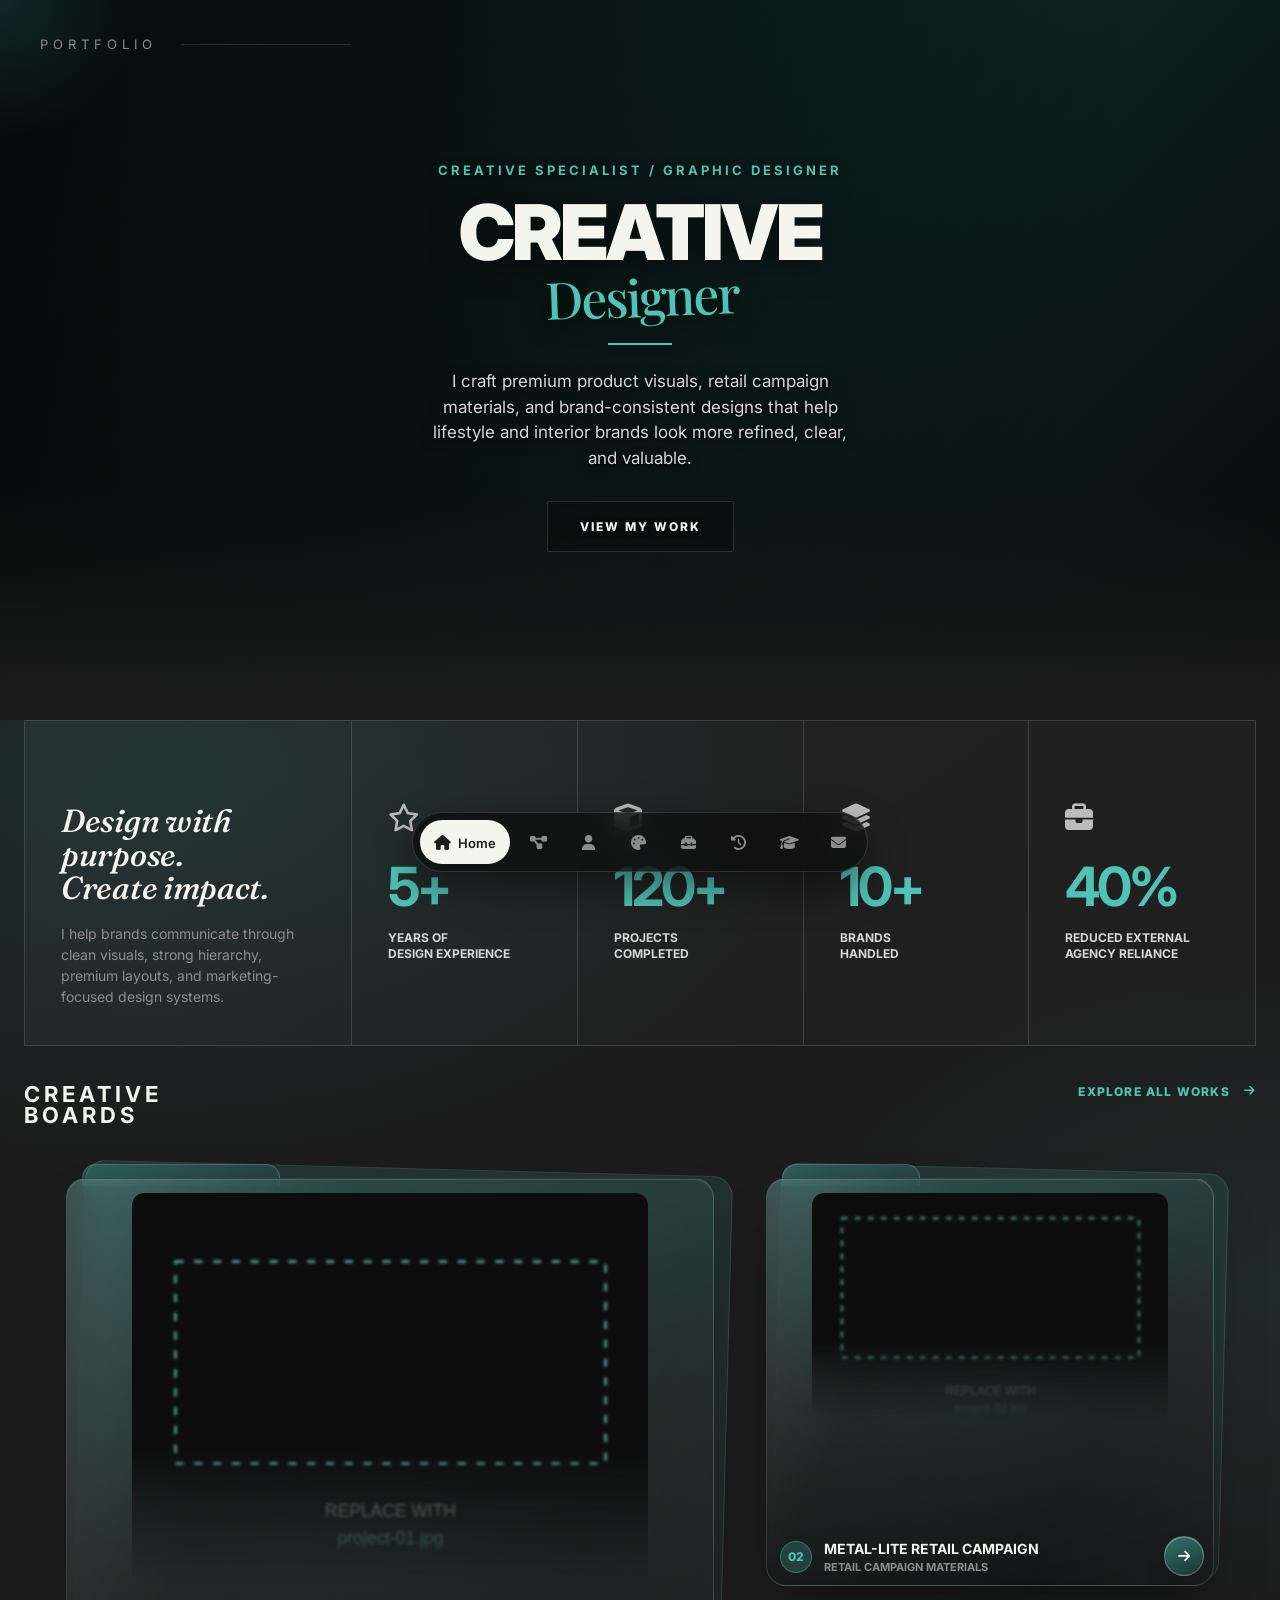
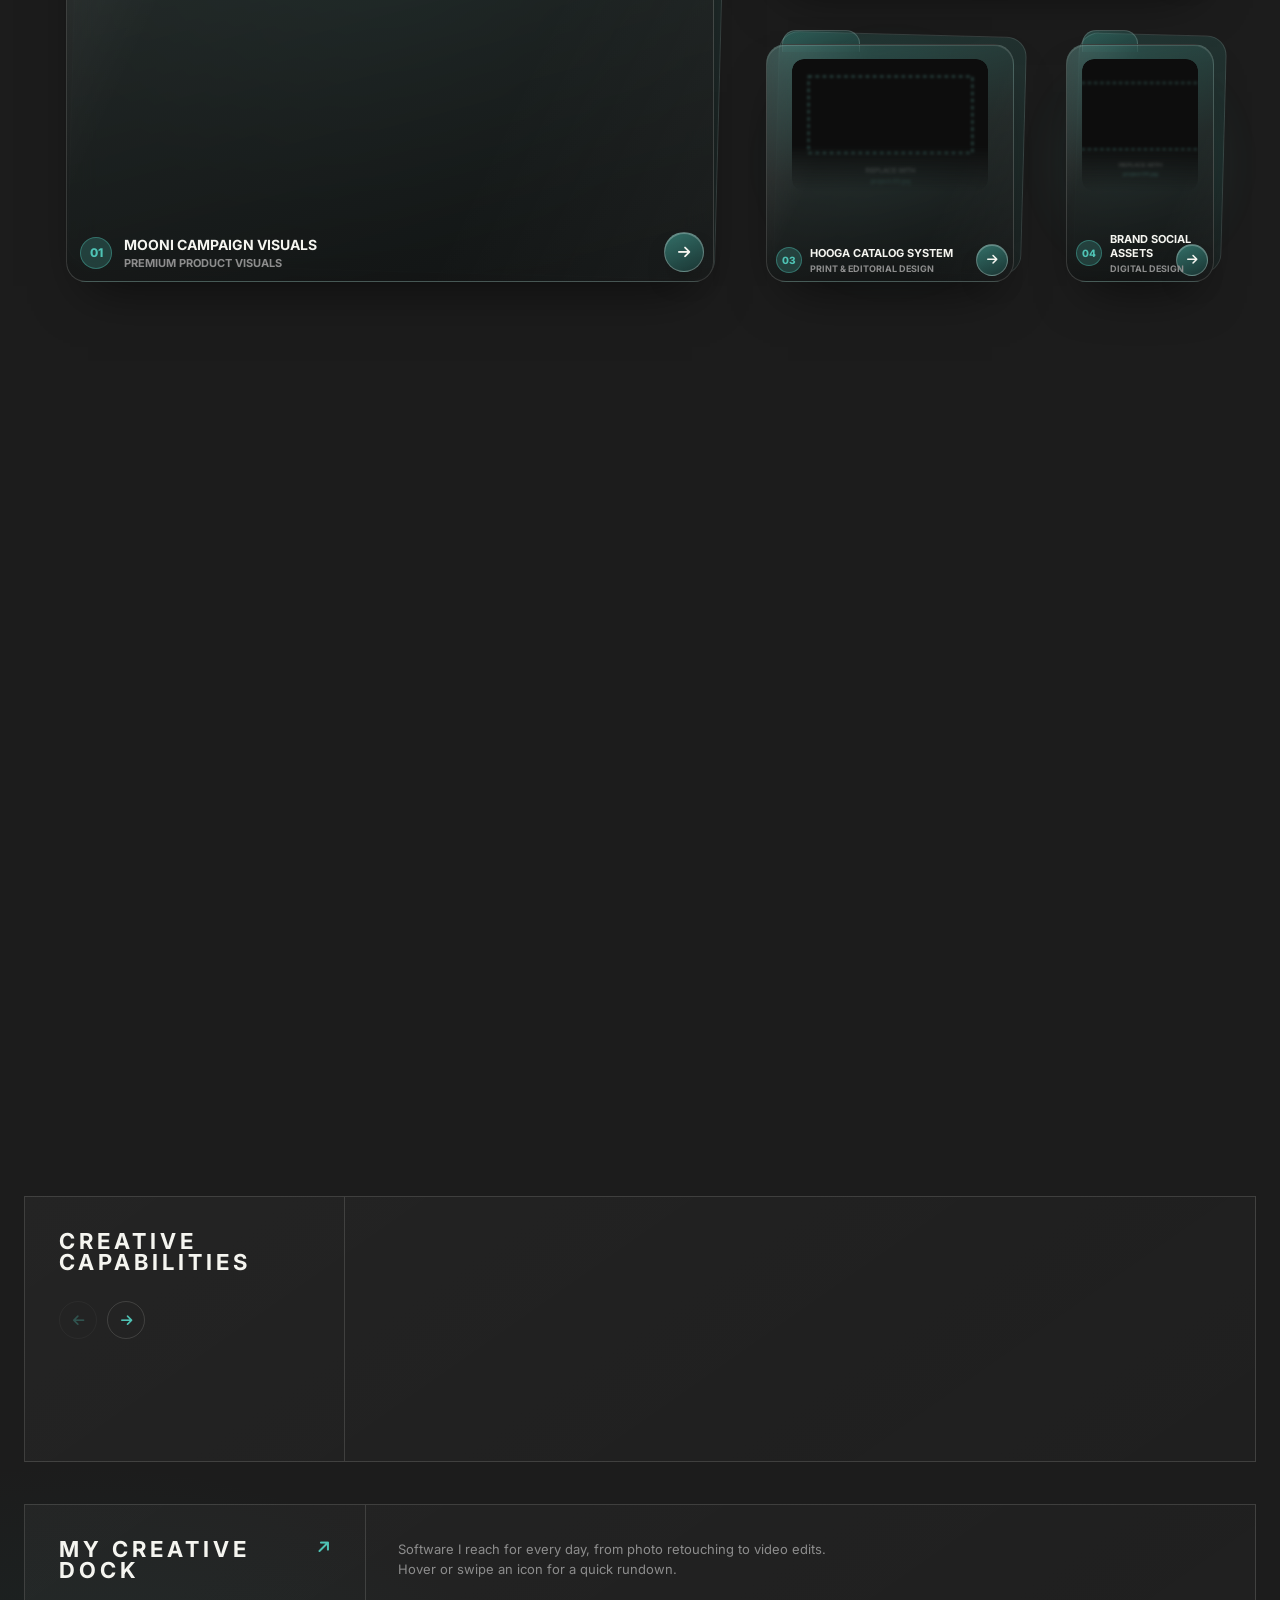
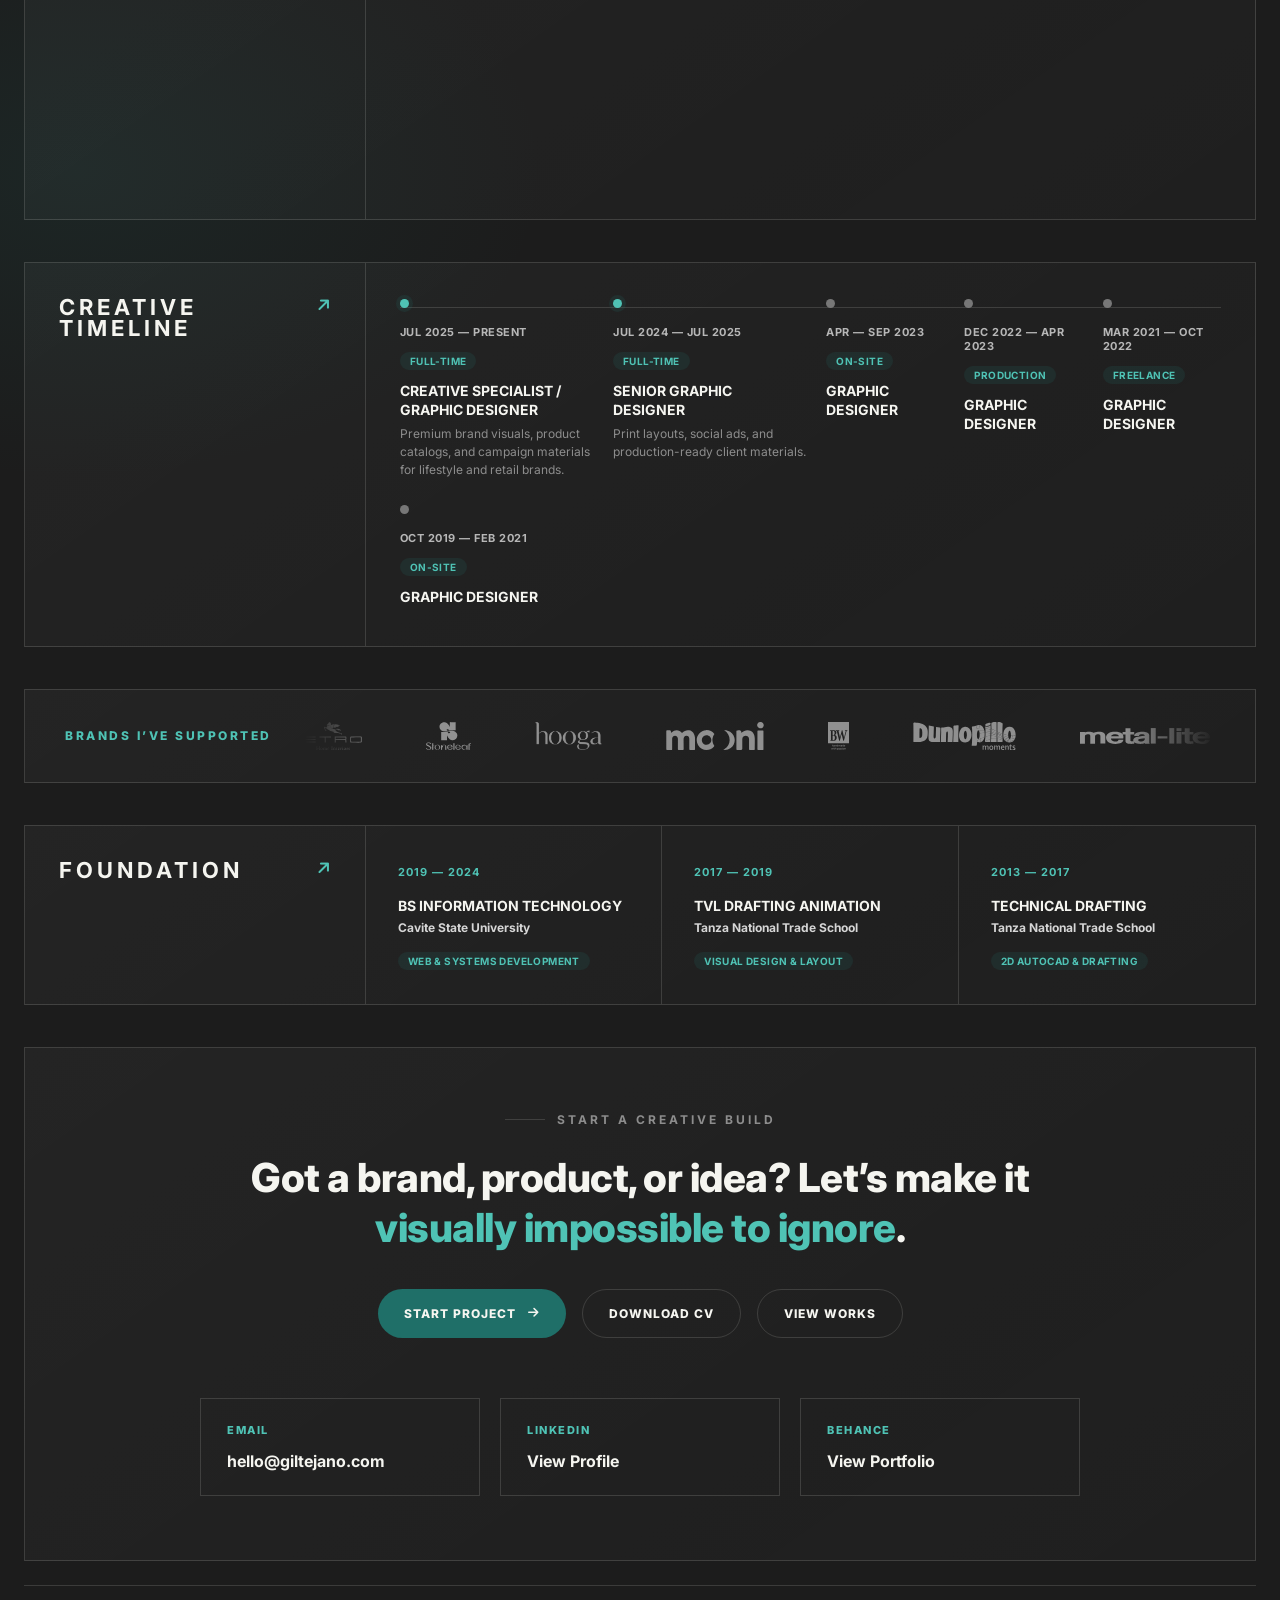
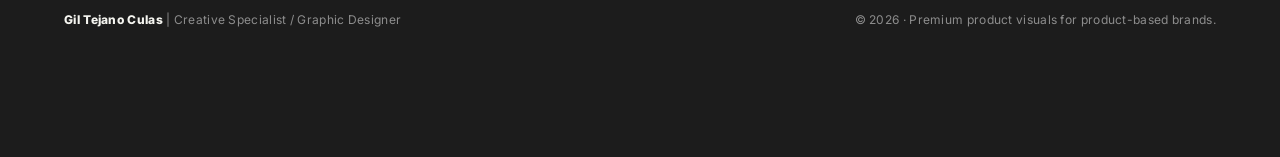
==== commit 68bd00bc: "Update portfolio" ====
--- a/index.html
+++ b/index.html
@@ -182,18 +182,26 @@
 
       <div class="project-grid">
         <article class="project-card">
-          <a class="artboard" href="pages/project-mooni-campaign.html" aria-label="View project: Mooni Campaign Visuals">
-            <!-- Replace with assets/images/projects/mooni-campaign.webp (update the matching entry in data/projects-data.js too) -->
-            <img src="assets/images/projects/project-visual-01.svg" alt="Mooni brand campaign product photography and layout design" width="400" height="310" loading="lazy" />
-            <span class="artboard-shade" aria-hidden="true"></span>
-            <span class="artboard-pin" aria-hidden="true"></span>
-            <span class="artboard-expand" aria-hidden="true">
-              <i class="fa-solid fa-up-right-and-down-left-from-center"></i>
+          <a class="folder" href="pages/project-mooni-campaign.html" aria-label="View project: Mooni Campaign Visuals">
+            <span class="folder-glow" aria-hidden="true"></span>
+            <span class="folder-back" aria-hidden="true"></span>
+            <span class="folder-tab" aria-hidden="true"></span>
+
+            <div class="folder-front" aria-hidden="true">
+              <span class="folder-sheen"></span>
+              <div class="folder-preview">
+                <!-- Replace with assets/images/projects/mooni-campaign.webp (update the matching entry in data/projects-data.js too) -->
+                <img src="assets/images/projects/project-visual-01.svg" alt="Mooni brand campaign product photography and layout design" width="400" height="310" loading="lazy" />
+              </div>
+            </div>
+
+            <span class="folder-arrow" aria-hidden="true">
+              <i class="fa-solid fa-arrow-right"></i>
             </span>
 
-            <div class="project-info">
-              <span>01</span>
-              <div>
+            <div class="folder-label">
+              <span class="folder-number">01</span>
+              <div class="folder-text">
                 <h3>Mooni Campaign Visuals</h3>
                 <p>Premium Product Visuals</p>
               </div>
@@ -202,18 +210,26 @@
         </article>
 
         <article class="project-card">
-          <a class="artboard" href="pages/project.html?id=metal-lite-campaign" aria-label="View project: Metal-Lite Retail Campaign">
-            <!-- Replace with assets/images/projects/metal-lite-campaign.webp (update the matching entry in data/projects-data.js too) -->
-            <img src="assets/images/projects/project-visual-02.svg" alt="Metal-Lite retail campaign marketing collateral" width="400" height="310" loading="lazy" />
-            <span class="artboard-shade" aria-hidden="true"></span>
-            <span class="artboard-pin" aria-hidden="true"></span>
-            <span class="artboard-expand" aria-hidden="true">
-              <i class="fa-solid fa-up-right-and-down-left-from-center"></i>
+          <a class="folder" href="pages/project.html?id=metal-lite-campaign" aria-label="View project: Metal-Lite Retail Campaign">
+            <span class="folder-glow" aria-hidden="true"></span>
+            <span class="folder-back" aria-hidden="true"></span>
+            <span class="folder-tab" aria-hidden="true"></span>
+
+            <div class="folder-front" aria-hidden="true">
+              <span class="folder-sheen"></span>
+              <div class="folder-preview">
+                <!-- Replace with assets/images/projects/metal-lite-campaign.webp (update the matching entry in data/projects-data.js too) -->
+                <img src="assets/images/projects/project-visual-02.svg" alt="Metal-Lite retail campaign marketing collateral" width="400" height="310" loading="lazy" />
+              </div>
+            </div>
+
+            <span class="folder-arrow" aria-hidden="true">
+              <i class="fa-solid fa-arrow-right"></i>
             </span>
 
-            <div class="project-info">
-              <span>02</span>
-              <div>
+            <div class="folder-label">
+              <span class="folder-number">02</span>
+              <div class="folder-text">
                 <h3>Metal-Lite Retail Campaign</h3>
                 <p>Retail Campaign Materials</p>
               </div>
@@ -222,18 +238,26 @@
         </article>
 
         <article class="project-card">
-          <a class="artboard" href="pages/project.html?id=hooga-campaign" aria-label="View project: Hooga Catalog System">
-            <!-- Replace with assets/images/projects/hooga-campaign.webp (update the matching entry in data/projects-data.js too) -->
-            <img src="assets/images/projects/project-visual-03.svg" alt="Hooga catalog layout and print editorial design" width="400" height="310" loading="lazy" />
-            <span class="artboard-shade" aria-hidden="true"></span>
-            <span class="artboard-pin" aria-hidden="true"></span>
-            <span class="artboard-expand" aria-hidden="true">
-              <i class="fa-solid fa-up-right-and-down-left-from-center"></i>
+          <a class="folder" href="pages/project.html?id=hooga-campaign" aria-label="View project: Hooga Catalog System">
+            <span class="folder-glow" aria-hidden="true"></span>
+            <span class="folder-back" aria-hidden="true"></span>
+            <span class="folder-tab" aria-hidden="true"></span>
+
+            <div class="folder-front" aria-hidden="true">
+              <span class="folder-sheen"></span>
+              <div class="folder-preview">
+                <!-- Replace with assets/images/projects/hooga-campaign.webp (update the matching entry in data/projects-data.js too) -->
+                <img src="assets/images/projects/project-visual-03.svg" alt="Hooga catalog layout and print editorial design" width="400" height="310" loading="lazy" />
+              </div>
+            </div>
+
+            <span class="folder-arrow" aria-hidden="true">
+              <i class="fa-solid fa-arrow-right"></i>
             </span>
 
-            <div class="project-info">
-              <span>03</span>
-              <div>
+            <div class="folder-label">
+              <span class="folder-number">03</span>
+              <div class="folder-text">
                 <h3>Hooga Catalog System</h3>
                 <p>Print &amp; Editorial Design</p>
               </div>
@@ -242,18 +266,26 @@
         </article>
 
         <article class="project-card">
-          <a class="artboard" href="pages/project.html?id=brand-social-assets" aria-label="View project: Brand Social Assets">
-            <!-- Replace with assets/images/projects/brand-social-assets.webp (update the matching entry in data/projects-data.js too) -->
-            <img src="assets/images/projects/project-visual-04.svg" alt="Brand-consistent social media graphics for a lifestyle brand" width="400" height="310" loading="lazy" />
-            <span class="artboard-shade" aria-hidden="true"></span>
-            <span class="artboard-pin" aria-hidden="true"></span>
-            <span class="artboard-expand" aria-hidden="true">
-              <i class="fa-solid fa-up-right-and-down-left-from-center"></i>
+          <a class="folder" href="pages/project.html?id=brand-social-assets" aria-label="View project: Brand Social Assets">
+            <span class="folder-glow" aria-hidden="true"></span>
+            <span class="folder-back" aria-hidden="true"></span>
+            <span class="folder-tab" aria-hidden="true"></span>
+
+            <div class="folder-front" aria-hidden="true">
+              <span class="folder-sheen"></span>
+              <div class="folder-preview">
+                <!-- Replace with assets/images/projects/brand-social-assets.webp (update the matching entry in data/projects-data.js too) -->
+                <img src="assets/images/projects/project-visual-04.svg" alt="Brand-consistent social media graphics for a lifestyle brand" width="400" height="310" loading="lazy" />
+              </div>
+            </div>
+
+            <span class="folder-arrow" aria-hidden="true">
+              <i class="fa-solid fa-arrow-right"></i>
             </span>
 
-            <div class="project-info">
-              <span>04</span>
-              <div>
+            <div class="folder-label">
+              <span class="folder-number">04</span>
+              <div class="folder-text">
                 <h3>Brand Social Assets</h3>
                 <p>Digital Design</p>
               </div>
--- a/css/style.css
+++ b/css/style.css
@@ -537,238 +537,295 @@
 .project-card:nth-child(1) {
   grid-column: 1 / 8;
   grid-row: 1 / 3;
-  --tilt: -3deg;
-  --stack-x: 60px;
-  --stack-y: 40px;
-  --stack-rot: 14deg;
   --stack-delay: 0s;
 }
 
 .project-card:nth-child(2) {
   grid-column: 8 / 13;
   grid-row: 1 / 2;
-  --tilt: 2.5deg;
-  --stack-x: -70px;
-  --stack-y: 50px;
-  --stack-rot: -10deg;
   --stack-delay: 0.12s;
 }
 
 .project-card:nth-child(3) {
   grid-column: 8 / 11;
   grid-row: 2 / 3;
-  --tilt: -2deg;
-  --stack-x: -20px;
-  --stack-y: -60px;
-  --stack-rot: 16deg;
   --stack-delay: 0.22s;
 }
 
 .project-card:nth-child(4) {
   grid-column: 11 / 13;
   grid-row: 2 / 3;
-  --tilt: 3deg;
-  --stack-x: -50px;
-  --stack-y: -70px;
-  --stack-rot: -18deg;
   --stack-delay: 0.3s;
 }
 
-/* The artboard is the tilted "board" itself; .project-card only handles
-   grid placement so the cursor-driven perspective tilt in script.js and
-   the resting tilt here don't fight over the same transform. */
-.artboard {
+/* ================================
+   PROJECT FOLDERS - frosted glass
+   Each Creative Boards card is a translucent glass folder: a back
+   panel peeking out top-right, a tab + front glass panel holding the
+   preview image, and a glass arrow badge marking the click target.
+   Layers bottom to top: .folder-glow < .folder-back < .folder-tab <
+   .folder-front (preview + sheen inside) < .folder-arrow /
+   .folder-label (both flat, unrotated, always on top and readable).
+================================ */
+.folder {
   display: block;
   position: relative;
   height: 100%;
-  overflow: hidden;
-  border-radius: 4px;
-  border: 1px solid var(--line);
-  background: var(--panel);
-  box-shadow: 0 26px 50px -22px rgba(0, 0, 0, 0.6);
-  transform: rotate(var(--tilt, 0deg));
-  transition: transform 0.6s cubic-bezier(0.16, 1, 0.3, 1), box-shadow 0.6s ease,
-    opacity 0.5s ease, border-color 0.4s ease;
-}
-
-/* Whole-card link: keyboard focus gets its own visible ring instead of
-   relying on the hover-only lift below (:focus-within already triggers
-   that lift too, since .artboard is the focused element itself). */
-.artboard:focus-visible {
+  transition: transform 0.45s cubic-bezier(0.16, 1, 0.3, 1);
+}
+
+.project-card:hover .folder,
+.project-card:focus-within .folder {
+  /* !important: the scroll-reveal entrance rule in animations.css
+     (.project-grid.story-armed.is-revealed .project-card .folder) is
+     more specific than this and never stops applying once a card has
+     been revealed (that class is never removed), which would
+     otherwise permanently pin .folder's resting transform and block
+     this hover lift for good after the entrance animation finishes. */
+  transform: translateY(-6px) scale(1.012) !important;
+}
+
+.folder:focus-visible {
   outline: 2px solid var(--accent-light);
   outline-offset: 4px;
-}
-
-/* Stacked "sheets" peeking out behind the front artboard */
-.artboard::before,
-.artboard::after {
-  content: "";
+  border-radius: 20px;
+}
+
+/* Ambient glow behind the glass, matching the reference's radial
+   backdrop - brightens on hover instead of the folder itself lighting
+   up unrealistically. */
+.folder-glow {
+  position: absolute;
+  /* Fixed px, not %: a percentage here scales with each card's own
+     width (the large featured card is 2-3x wider than the small
+     ones), and on narrow viewports that bleed can exceed the grid's
+     own gutter and push the whole page into horizontal scroll. */
+  inset: -14px;
+  z-index: 0;
+  border-radius: 50%;
+  background: radial-gradient(circle, rgba(79, 195, 181, 0.22), transparent 65%);
+  filter: blur(20px);
+  opacity: 0.7;
+  transition: opacity 0.45s ease, transform 0.45s ease;
+  pointer-events: none;
+}
+
+.project-card:hover .folder-glow,
+.project-card:focus-within .folder-glow {
+  opacity: 1;
+  transform: scale(1.08);
+}
+
+.folder-back {
+  position: absolute;
+  inset: 6px;
+  z-index: 1;
+  border-radius: 20px;
+  transform: translate(10px, -10px) rotate(1.5deg);
+  background: linear-gradient(160deg, rgba(79, 195, 181, 0.16) 0%, rgba(31, 111, 104, 0.1) 100%);
+  border: 1px solid rgba(245, 245, 240, 0.12);
+  transition: transform 0.45s cubic-bezier(0.16, 1, 0.3, 1), border-color 0.4s ease;
+}
+
+.project-card:hover .folder-back,
+.project-card:focus-within .folder-back {
+  transform: translate(14px, -14px) rotate(2deg);
+  border-color: rgba(79, 195, 181, 0.35);
+}
+
+.folder-tab {
+  position: absolute;
+  top: -8px;
+  left: 22px;
+  z-index: 2;
+  width: 30%;
+  min-width: 56px;
+  height: 22px;
+  border-radius: 14px 14px 0 0;
+  background: linear-gradient(160deg, rgba(79, 195, 181, 0.28), rgba(31, 111, 104, 0.18));
+  border: 1px solid rgba(245, 245, 240, 0.18);
+  border-bottom: none;
+  transition: border-color 0.4s ease;
+}
+
+.project-card:hover .folder-tab,
+.project-card:focus-within .folder-tab {
+  border-color: rgba(79, 195, 181, 0.45);
+}
+
+.folder-front {
+  position: absolute;
+  inset: 6px;
+  z-index: 3;
+  overflow: hidden;
+  border-radius: 20px;
+  background: linear-gradient(165deg, rgba(79, 195, 181, 0.2) 0%, rgba(36, 40, 39, 0.72) 45%, rgba(15, 17, 17, 0.92) 100%);
+  border: 1px solid rgba(245, 245, 240, 0.16);
+  backdrop-filter: blur(14px);
+  -webkit-backdrop-filter: blur(14px);
+  box-shadow: 0 26px 50px -22px rgba(0, 0, 0, 0.6), inset 0 1px 0 rgba(255, 255, 255, 0.12);
+  transition: border-color 0.4s ease, box-shadow 0.45s ease;
+}
+
+.project-card:hover .folder-front,
+.project-card:focus-within .folder-front {
+  border-color: rgba(79, 195, 181, 0.5);
+  box-shadow: 0 36px 64px -20px rgba(0, 0, 0, 0.7), 0 0 34px rgba(79, 195, 181, 0.25),
+    inset 0 1px 0 rgba(255, 255, 255, 0.16);
+}
+
+.folder-sheen {
   position: absolute;
   inset: 0;
-  z-index: -1;
-  border-radius: 4px;
-  border: 1px solid var(--line);
-  background: var(--panel-soft);
-  transition: transform 0.6s cubic-bezier(0.16, 1, 0.3, 1), opacity 0.6s ease;
-}
-
-.artboard::before {
-  transform: rotate(6deg);
-  opacity: 0.8;
-}
-
-.artboard::after {
-  transform: rotate(-8deg);
-  opacity: 0.5;
-}
-
-.project-card:hover .artboard,
-.project-card:focus-within .artboard {
-  border-color: var(--accent-light);
-  transform: rotate(0deg) translateY(-10px);
-  box-shadow: 0 36px 64px -20px rgba(0, 0, 0, 0.7);
-}
-
-.project-card:hover .artboard::before,
-.project-card:focus-within .artboard::before {
-  transform: rotate(10deg) translate(12px, 8px);
-}
-
-.project-card:hover .artboard::after,
-.project-card:focus-within .artboard::after {
-  transform: rotate(-13deg) translate(-14px, 12px);
-  opacity: 0.32;
-}
-
-.artboard img {
+  z-index: 1;
+  background: linear-gradient(115deg, rgba(255, 255, 255, 0.1) 0%, transparent 30%, transparent 70%, rgba(255, 255, 255, 0.04) 100%);
+  pointer-events: none;
+}
+
+.folder-preview {
+  position: absolute;
+  top: 14px;
+  left: 10%;
+  right: 10%;
+  height: 56%;
+  z-index: 2;
+  overflow: hidden;
+  border-radius: 12px;
+  mask-image: linear-gradient(to bottom, #000 65%, transparent 100%);
+  -webkit-mask-image: linear-gradient(to bottom, #000 65%, transparent 100%);
+}
+
+.folder-preview img {
   position: absolute;
   inset: 0;
   width: 100%;
   height: 100%;
   object-fit: cover;
-  filter: grayscale(1) contrast(1.12) brightness(0.82);
-  transition: transform 0.7s cubic-bezier(0.16, 1, 0.3, 1), filter 0.6s ease;
-}
-
-.project-card:hover .artboard img,
-.project-card:focus-within .artboard img {
-  transform: scale(1.06);
-  filter: grayscale(0.35) contrast(1.15) brightness(0.9);
-}
-
-.artboard-shade {
-  position: absolute;
-  inset: 0;
-  z-index: 1;
-  background: linear-gradient(to top, rgba(0, 0, 0, 0.88), transparent 58%);
-  transition: background 0.4s ease;
-}
-
-.project-card:hover .artboard-shade,
-.project-card:focus-within .artboard-shade {
-  background: linear-gradient(to top, rgba(0, 0, 0, 0.94), transparent 62%);
-}
-
-.artboard-pin {
-  position: absolute;
-  top: -8px;
-  left: 30px;
-  z-index: 3;
-  width: 32px;
-  height: 16px;
-  background: var(--accent-light);
-  opacity: 0.9;
-  transform: rotate(-4deg);
-}
-
-.artboard-expand {
-  position: absolute;
-  top: 18px;
-  right: 18px;
-  z-index: 3;
+  filter: saturate(0.75) brightness(0.85) blur(1.5px);
+  transform: scale(1.04);
+  transition: filter 0.45s ease, transform 0.5s cubic-bezier(0.16, 1, 0.3, 1);
+}
+
+.project-card:hover .folder-preview img,
+.project-card:focus-within .folder-preview img {
+  filter: saturate(1) brightness(1) blur(0px);
+  transform: scale(1.08);
+}
+
+.folder-arrow {
+  position: absolute;
+  right: 16px;
+  bottom: 16px;
+  z-index: 4;
   display: flex;
   align-items: center;
   justify-content: center;
-  width: 36px;
-  height: 36px;
+  width: 40px;
+  height: 40px;
   border-radius: 50%;
-  background: rgba(245, 245, 240, 0.12);
-  border: 1px solid var(--line);
   color: var(--text);
-  font-size: 13px;
-  opacity: 0;
-  transform: scale(0.7);
-  transition: opacity 0.4s ease, transform 0.4s ease;
-}
-
-.project-card:hover .artboard-expand,
-.project-card:focus-within .artboard-expand {
-  opacity: 1;
-  transform: scale(1) translate(2px, -2px);
-}
-
-.project-info {
-  position: absolute;
-  left: 22px;
-  right: 22px;
-  bottom: 22px;
-  z-index: 2;
-  display: flex;
-  align-items: flex-end;
-  gap: 16px;
-}
-
-.project-info > div {
+  font-size: 14px;
+  background: linear-gradient(155deg, rgba(79, 195, 181, 0.5), rgba(31, 111, 104, 0.32));
+  border: 1px solid rgba(245, 245, 240, 0.28);
+  backdrop-filter: blur(8px);
+  -webkit-backdrop-filter: blur(8px);
+  box-shadow: 0 14px 26px -12px rgba(0, 0, 0, 0.55), inset 0 1px 0 rgba(255, 255, 255, 0.25);
+  transition: transform 0.4s cubic-bezier(0.16, 1, 0.3, 1), background 0.4s ease;
+}
+
+.project-card:hover .folder-arrow,
+.project-card:focus-within .folder-arrow {
+  transform: translateX(4px);
+  background: linear-gradient(155deg, rgba(79, 195, 181, 0.75), rgba(31, 111, 104, 0.45));
+}
+
+.folder-label {
+  position: absolute;
+  left: 20px;
+  right: 68px;
+  bottom: 18px;
+  z-index: 4;
+  display: flex;
+  align-items: center;
+  gap: 12px;
+}
+
+.folder-number {
+  flex-shrink: 0;
+  display: flex;
+  align-items: center;
+  justify-content: center;
+  width: 32px;
+  height: 32px;
+  border-radius: 50%;
+  background: rgba(79, 195, 181, 0.22);
+  border: 1px solid rgba(79, 195, 181, 0.4);
+  color: var(--accent-light);
+  font-size: 12px;
+  font-weight: 800;
+}
+
+.folder-text {
   min-width: 0;
 }
 
-.project-info span {
-  color: var(--accent-light);
-  font-size: 26px;
-  font-weight: 900;
-  line-height: 1;
-}
-
-.project-info h3 {
-  font-size: 15px;
-  text-transform: uppercase;
-  margin-bottom: 5px;
-}
-
-.project-info p {
+.folder-text h3 {
+  font-size: 14px;
+  text-transform: uppercase;
+  margin-bottom: 3px;
+  transition: color 0.3s ease;
+}
+
+.folder-text p {
   color: var(--muted);
-  font-size: 12px;
+  font-size: 11px;
   font-weight: 700;
   text-transform: uppercase;
-}
-
-/* The two small bottom-right boards are too narrow for the number
-   and title to sit side by side, so stack them instead. */
-.project-card:nth-child(3) .project-info,
-.project-card:nth-child(4) .project-info {
+  transition: color 0.3s ease;
+}
+
+.project-card:hover .folder-text p,
+.project-card:focus-within .folder-text p {
+  color: var(--accent-light);
+}
+
+/* The two small bottom-right folders are too narrow for the full
+   label + arrow row, so drop the arrow badge's reserved space and
+   shrink everything else down a notch. */
+.project-card:nth-child(3) .folder-label,
+.project-card:nth-child(4) .folder-label {
   left: 16px;
   right: 16px;
-  bottom: 16px;
-  flex-direction: column;
-  align-items: flex-start;
-  gap: 4px;
-}
-
-.project-card:nth-child(3) .project-info span,
-.project-card:nth-child(4) .project-info span {
-  font-size: 18px;
-}
-
-.project-card:nth-child(3) .project-info h3,
-.project-card:nth-child(4) .project-info h3 {
+  bottom: 14px;
+  gap: 8px;
+}
+
+.project-card:nth-child(3) .folder-arrow,
+.project-card:nth-child(4) .folder-arrow {
+  width: 32px;
+  height: 32px;
+  right: 12px;
+  bottom: 12px;
   font-size: 12px;
+}
+
+.project-card:nth-child(3) .folder-number,
+.project-card:nth-child(4) .folder-number {
+  width: 26px;
+  height: 26px;
+  font-size: 10px;
+}
+
+.project-card:nth-child(3) .folder-text h3,
+.project-card:nth-child(4) .folder-text h3 {
+  font-size: 11px;
   line-height: 1.3;
   margin-bottom: 2px;
 }
 
-.project-card:nth-child(3) .project-info p,
-.project-card:nth-child(4) .project-info p {
-  font-size: 10px;
+.project-card:nth-child(3) .folder-text p,
+.project-card:nth-child(4) .folder-text p {
+  font-size: 9px;
 }
 
 /* ================================
@@ -2291,8 +2348,7 @@
 }
 
 /* Gradient scrim so the label stays readable regardless of how light
-   the underlying placeholder gradient is at that point (matches the
-   .artboard-shade treatment used on the Creative Boards cards). */
+   the underlying placeholder gradient is at that point. */
 .moc-output::after {
   content: "";
   position: absolute;
--- a/css/animations.css
+++ b/css/animations.css
@@ -134,28 +134,31 @@
 }
 
 /* --------------------------------
-   PROJECT BOARDS - stack unstacking
-   Boards start piled together and fly apart into the bento layout as
-   the section scrolls into view.
--------------------------------- */
-.project-grid.story-armed .project-card .artboard {
-  opacity: 0;
-  transform: translate(var(--stack-x, 0), var(--stack-y, 0)) scale(0.82)
-    rotate(var(--stack-rot, 0deg));
-}
-
-.project-grid.story-armed.is-revealed .project-card .artboard {
-  opacity: 1;
-  transform: rotate(var(--tilt, 0deg));
+   PROJECT FOLDERS - settle in
+   Folders fade and rise into place, staggered left to right, as the
+   section scrolls into view.
+-------------------------------- */
+.project-grid.story-armed .project-card .folder {
+  opacity: 0;
+  transform: translateY(32px) scale(0.96);
+}
+
+.project-grid.story-armed.is-revealed .project-card .folder {
+  opacity: 1;
+  transform: translateY(0) scale(1);
   transition-delay: var(--stack-delay, 0s);
 }
 
 @media (prefers-reduced-motion: reduce) {
-  .artboard,
-  .artboard::before,
-  .artboard::after,
-  .artboard img,
-  .artboard-expand {
+  .folder,
+  .folder-glow,
+  .folder-back,
+  .folder-tab,
+  .folder-front,
+  .folder-preview img,
+  .folder-arrow,
+  .folder-text h3,
+  .folder-text p {
     transition: none;
   }
 }
--- a/css/responsive.css
+++ b/css/responsive.css
@@ -41,38 +41,21 @@
     display: none;
   }
 
-  /* Project boards: nothing important may depend on :hover */
-  .artboard-expand {
-    opacity: 1;
-    transform: scale(1);
-  }
-
-  .artboard img,
-  .project-card:hover .artboard img,
-  .project-card:focus-within .artboard img {
-    transform: none;
-    filter: grayscale(0.35) contrast(1.15) brightness(0.9);
-  }
-
-  .project-card:hover .artboard,
-  .project-card:focus-within .artboard {
-    transform: rotate(var(--tilt, 0deg));
-    box-shadow: 0 26px 50px -22px rgba(0, 0, 0, 0.6);
-  }
-
-  .project-card:hover .artboard::before,
-  .project-card:focus-within .artboard::before {
-    transform: rotate(3deg);
-  }
-
-  .project-card:hover .artboard::after,
-  .project-card:focus-within .artboard::after {
-    transform: rotate(-4deg);
-    opacity: 0.5;
-  }
-
-  .project-card:active .artboard {
-    transform: scale(0.98);
+  /* Project folders: nothing important may depend on :hover, which
+     doesn't exist here - so the glass reads clearly at rest (image
+     already sharp, glow already visible) instead of needing a hover
+     to reveal anything, and a tap opens the project directly
+     regardless of this resting state. */
+  .folder-glow {
+    opacity: 0.85;
+  }
+
+  .folder-preview img {
+    filter: saturate(0.9) brightness(0.95) blur(0px);
+  }
+
+  .project-card:active .folder {
+    transform: translateY(-3px) scale(0.99);
     transition-duration: 0.15s;
   }
 
@@ -161,11 +144,11 @@
     min-width: 0;
   }
 
-  .project-card:nth-child(1) .project-info span {
+  .project-card:nth-child(1) .folder-number {
     font-size: 32px;
   }
 
-  .project-card:nth-child(1) .project-info h3 {
+  .project-card:nth-child(1) .folder-text h3 {
     font-size: 18px;
   }
 
@@ -416,7 +399,7 @@
     font-size: 11px;
   }
 
-  /* --- Selected work: one artboard per row, stable and tap-friendly --- */
+  /* --- Selected work: one folder per row, stable and tap-friendly --- */
   .projects-section {
     padding: 0;
   }
@@ -455,54 +438,52 @@
   .project-card:nth-child(4) {
     grid-column: auto;
     grid-row: auto;
-    --tilt: 0deg;
-    /* The desktop "stack unstacking" reveal offsets (up to 70px) are
-       tuned for the wide bento grid - on a single narrow column they
-       push the pre-reveal artboard past the viewport edge. */
-    --stack-x: 0px;
-    --stack-y: 18px;
-    --stack-rot: 3deg;
-  }
-
-  .project-card .artboard {
+  }
+
+  /* Folders keep a stable, readable aspect ratio on phones - the
+     hover-only glass effects are handled separately by the touch
+     capability query above, not tied to viewport width, since a touch
+     laptop at desktop width should get the same treatment as a phone. */
+  .folder {
     aspect-ratio: 4 / 5;
     height: auto;
   }
 
-  .artboard::before {
-    transform: rotate(3deg);
-  }
-
-  .artboard::after {
-    transform: rotate(-4deg);
-  }
-
-  /* All four boards read the same on a single-column phone layout -
-     the compact bento treatment for cards 3/4 no longer applies. */
-  .project-card:nth-child(3) .project-info,
-  .project-card:nth-child(4) .project-info {
-    left: 22px;
-    right: 22px;
-    bottom: 22px;
-    flex-direction: row;
-    align-items: flex-end;
-    gap: 16px;
-  }
-
-  .project-card:nth-child(3) .project-info span,
-  .project-card:nth-child(4) .project-info span {
-    font-size: 24px;
-  }
-
-  .project-card:nth-child(3) .project-info h3,
-  .project-card:nth-child(4) .project-info h3 {
-    font-size: 15px;
-    margin-bottom: 5px;
-  }
-
-  .project-card:nth-child(3) .project-info p,
-  .project-card:nth-child(4) .project-info p {
+  /* All four folders read the same on a single-column phone layout -
+     the compact label/arrow treatment for cards 3/4 no longer applies. */
+  .project-card:nth-child(3) .folder-label,
+  .project-card:nth-child(4) .folder-label {
+    left: 20px;
+    right: 68px;
+    bottom: 18px;
+    gap: 12px;
+  }
+
+  .project-card:nth-child(3) .folder-arrow,
+  .project-card:nth-child(4) .folder-arrow {
+    width: 40px;
+    height: 40px;
+    right: 16px;
+    bottom: 16px;
+    font-size: 14px;
+  }
+
+  .project-card:nth-child(3) .folder-number,
+  .project-card:nth-child(4) .folder-number {
+    width: 32px;
+    height: 32px;
     font-size: 12px;
+  }
+
+  .project-card:nth-child(3) .folder-text h3,
+  .project-card:nth-child(4) .folder-text h3 {
+    font-size: 14px;
+    margin-bottom: 3px;
+  }
+
+  .project-card:nth-child(3) .folder-text p,
+  .project-card:nth-child(4) .folder-text p {
+    font-size: 11px;
   }
 
   /* --- Capabilities carousel --- */
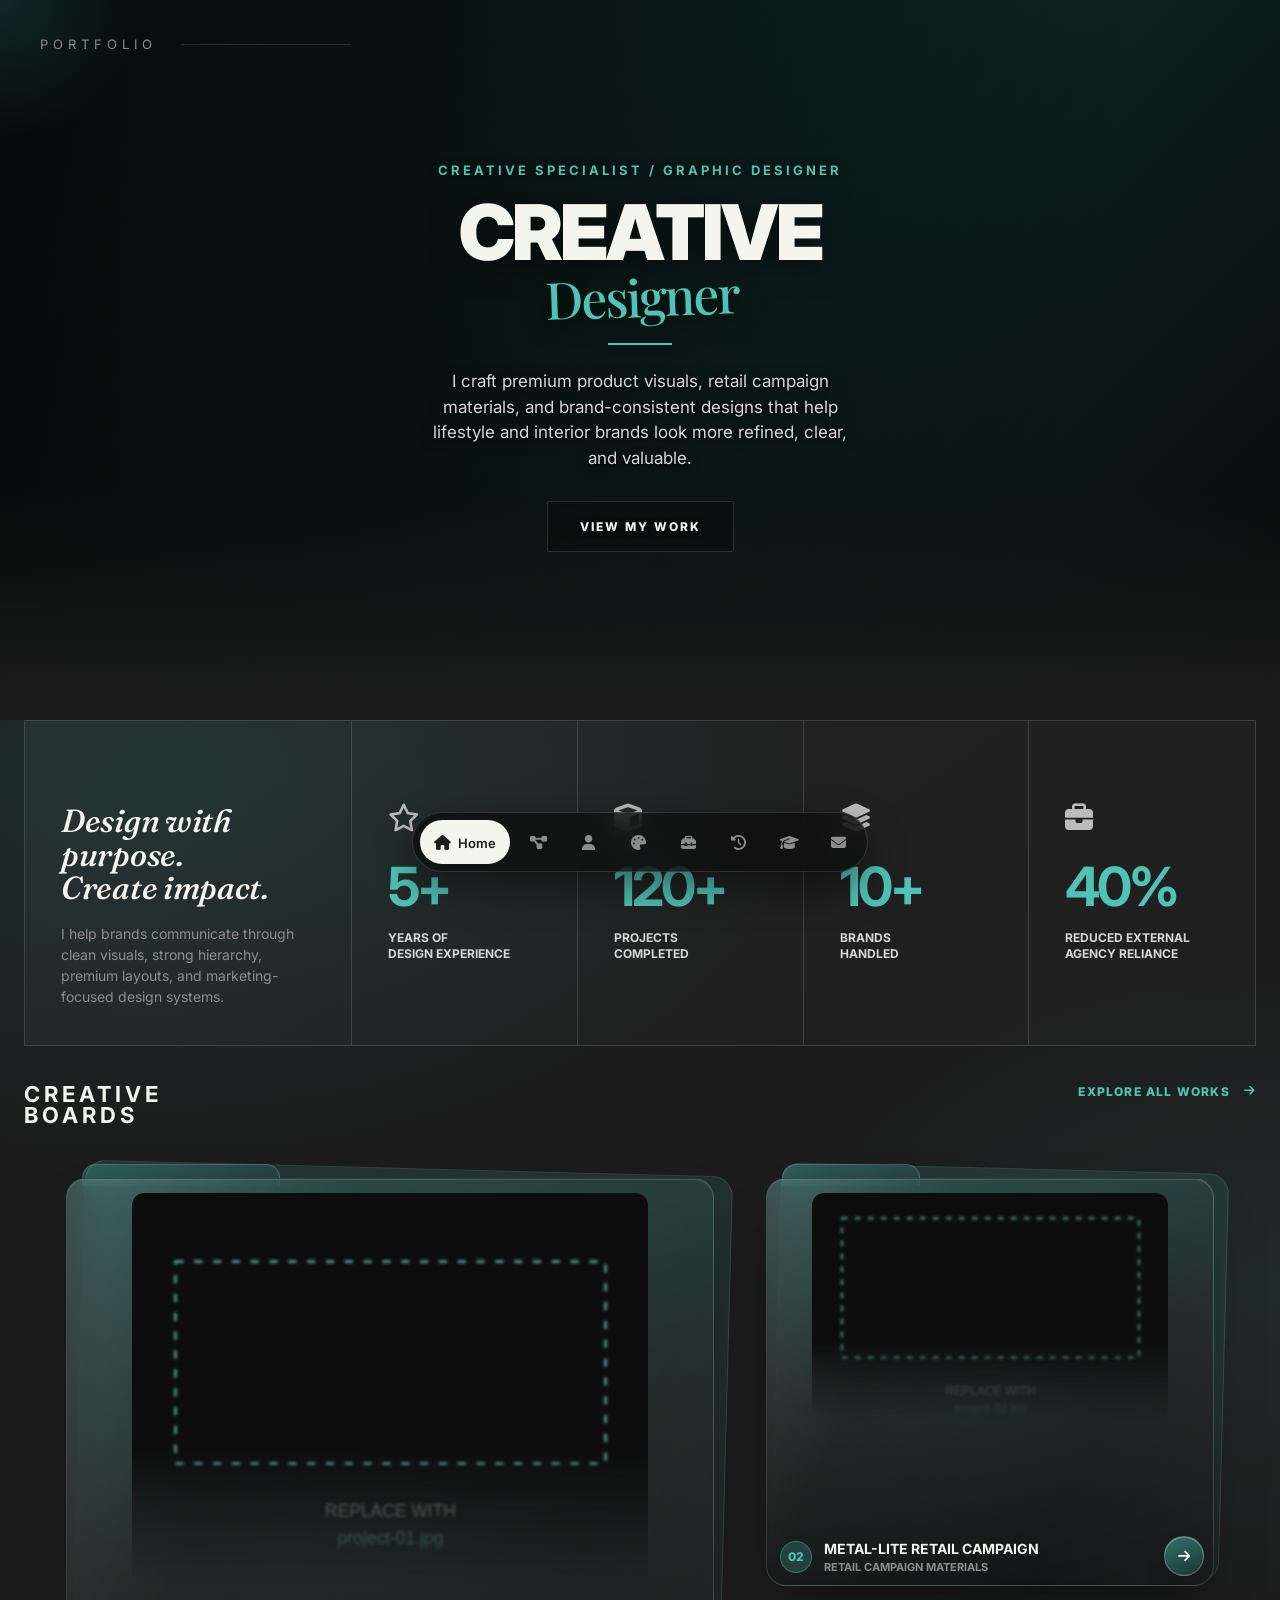
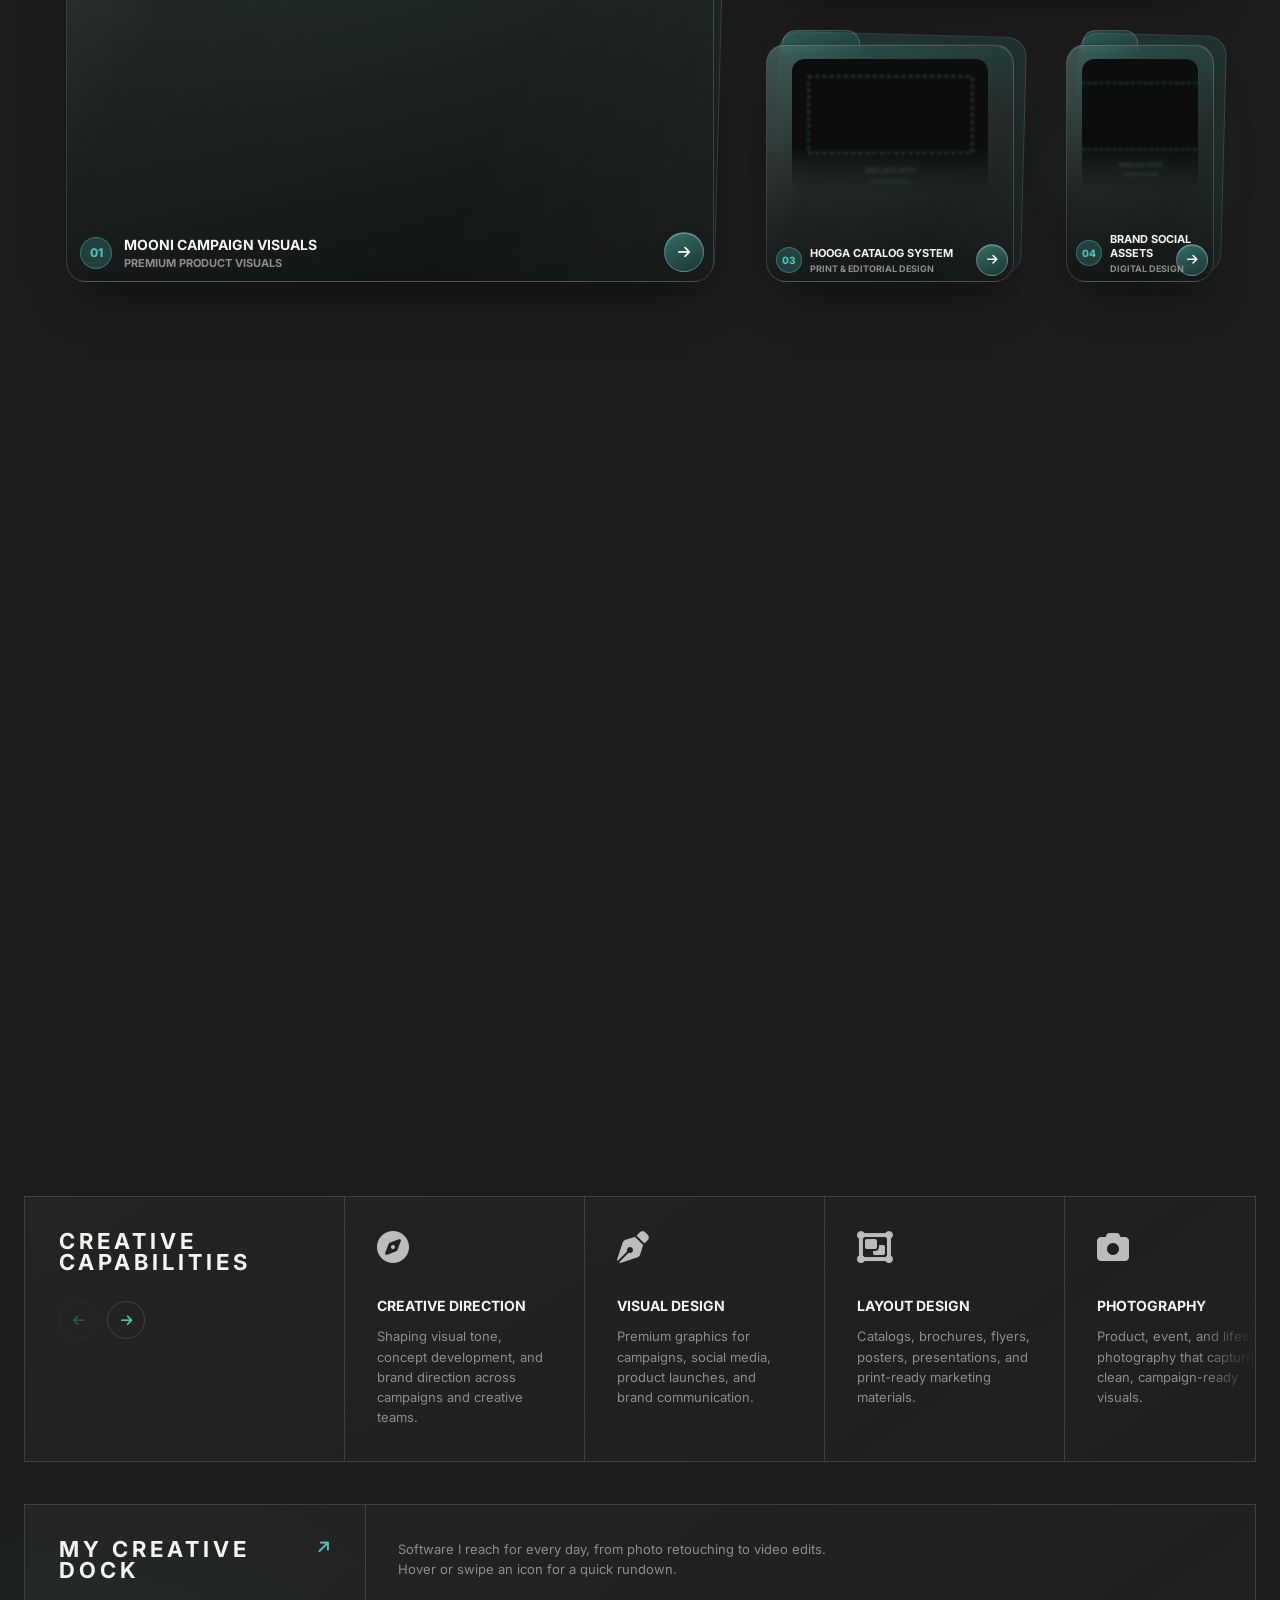
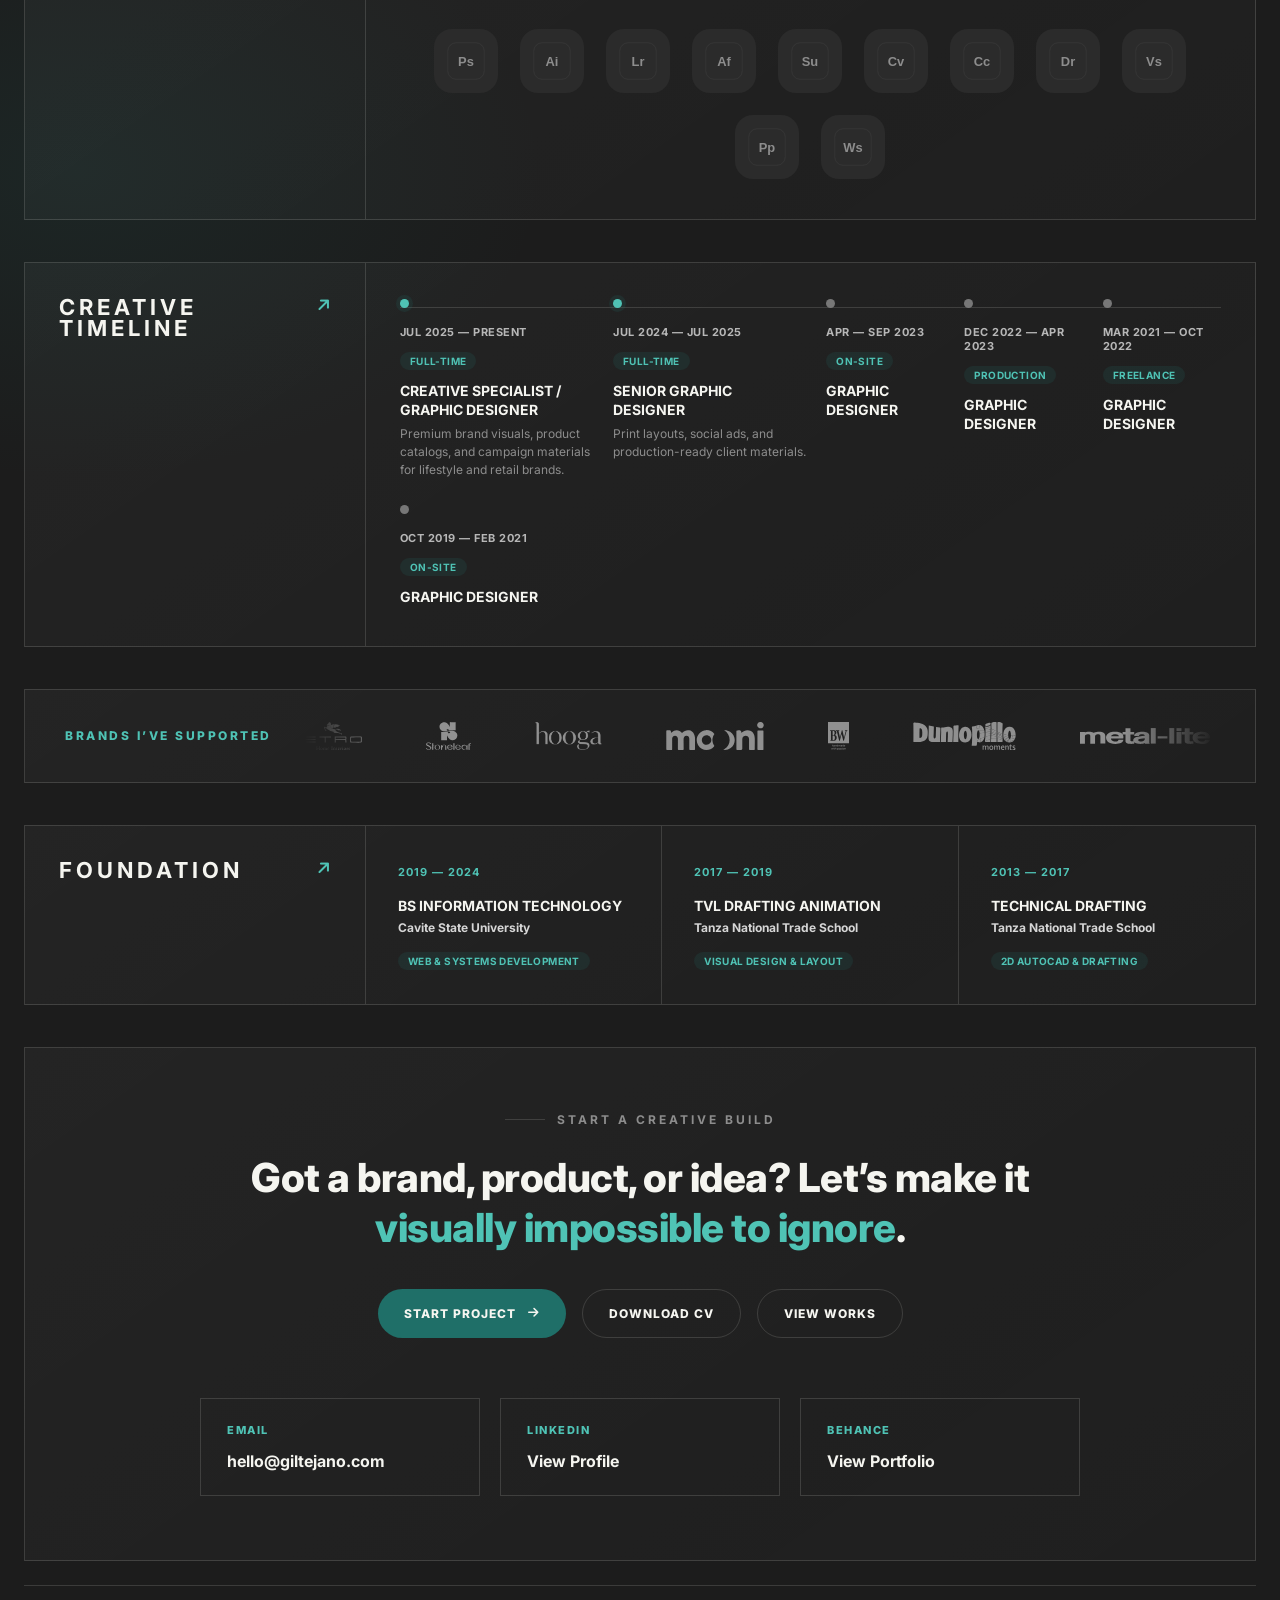
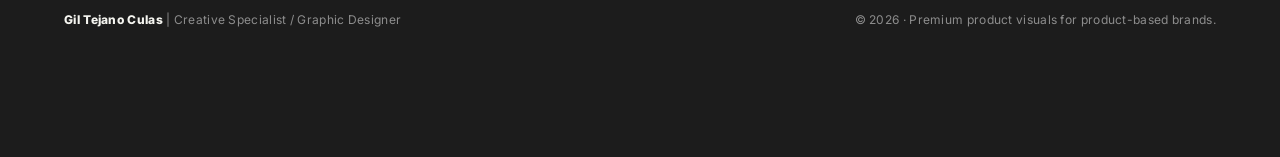
==== commit 4d01c1af: "Update portfolio" ====
--- a/index.html
+++ b/index.html
@@ -210,7 +210,7 @@
         </article>
 
         <article class="project-card">
-          <a class="folder" href="pages/project.html?id=metal-lite-campaign" aria-label="View project: Metal-Lite Retail Campaign">
+          <a class="folder" href="pages/project-metal-lite-campaign.html" aria-label="View project: Metal-Lite Retail Campaign">
             <span class="folder-glow" aria-hidden="true"></span>
             <span class="folder-back" aria-hidden="true"></span>
             <span class="folder-tab" aria-hidden="true"></span>
--- a/css/style.css
+++ b/css/style.css
@@ -2425,3 +2425,514 @@
   font-size: 20px;
   font-weight: 900;
 }
+
+/* ================================
+   METAL-LITE CAMPAIGN PAGE (pages/project-metal-lite-campaign.html)
+   One-off, hand-built page for this project only - a visual-first
+   gallery archive (Apple product-gallery inspired) rather than the
+   static grid used by pages/project.html. Steel/graphite/brass tones
+   stand in for real campaign photography, layered inside the site's
+   existing dark/teal shell, matching the per-project palette-override
+   pattern set by .moc-page.
+================================ */
+
+.mlc-page {
+  --mlc-graphite: #2b2f31;
+  --mlc-steel: #6b7478;
+  --mlc-silver: #c9cdcf;
+  --mlc-brass: #b98a4e;
+}
+
+.mlc-back {
+  flex-shrink: 0;
+  margin-left: 12px;
+}
+
+.mlc-back:focus-visible {
+  outline: 2px solid var(--accent-light);
+  outline-offset: 4px;
+}
+
+.mlc-back-short {
+  display: none;
+}
+
+/* --- Intro: eyebrow, title, one-line summary, compact meta --- */
+.mlc-intro {
+  max-width: 820px;
+  padding: 28px clamp(4px, 3vw, 36px) 8px;
+}
+
+.mlc-eyebrow {
+  color: var(--accent-light);
+  font-size: 12px;
+  font-weight: 800;
+  letter-spacing: 2px;
+  text-transform: uppercase;
+}
+
+.mlc-title {
+  font-size: clamp(34px, 4.6vw, 58px);
+  font-weight: 800;
+  line-height: 1.06;
+  letter-spacing: -1px;
+  text-transform: uppercase;
+  margin: 16px 0 18px;
+}
+
+.mlc-description {
+  max-width: 62ch;
+  color: var(--muted);
+  font-size: 16px;
+  line-height: 1.7;
+  margin-bottom: 30px;
+}
+
+.mlc-meta {
+  display: grid;
+  grid-template-columns: repeat(4, minmax(0, 1fr));
+  gap: 20px 24px;
+  padding-top: 22px;
+  border-top: 1px solid var(--line);
+}
+
+.mlc-meta-item dt {
+  color: var(--accent-light);
+  font-size: 10px;
+  font-weight: 800;
+  letter-spacing: 1.4px;
+  text-transform: uppercase;
+  margin-bottom: 6px;
+}
+
+.mlc-meta-item dd {
+  font-size: 13px;
+  font-weight: 600;
+  line-height: 1.5;
+  /* <dd> isn't covered by the site's global h1-h4/p/a/span overflow-wrap
+     rule - without this, a long value (e.g. "Furniture & Retail
+     Manufacturing") can force its grid cell wider than the viewport on
+     narrow phones instead of wrapping. */
+  overflow-wrap: anywhere;
+}
+
+/* --- Gallery: large preview + thumbnail strip + detail panel --- */
+.mlc-gallery {
+  padding: 48px clamp(4px, 3vw, 36px) 0;
+}
+
+.mlc-preview-frame-wrap {
+  position: relative;
+}
+
+.mlc-preview-stage {
+  position: relative;
+  display: flex;
+  align-items: center;
+  justify-content: center;
+  height: clamp(280px, 50vw, 560px);
+  padding: clamp(16px, 3vw, 40px);
+  border-radius: 18px;
+  border: 1px solid var(--line);
+  background: linear-gradient(160deg, rgba(255, 255, 255, 0.035), rgba(255, 255, 255, 0.01)), #161616;
+  overflow: hidden;
+}
+
+.mlc-preview-frame {
+  position: relative;
+  height: 100%;
+  width: auto;
+  max-width: 100%;
+  max-height: 100%;
+  border-radius: 12px;
+  overflow: hidden;
+  box-shadow: 0 40px 80px -30px rgba(0, 0, 0, 0.6);
+  opacity: 0;
+  transform: scale(0.96);
+  transition: opacity 0.5s cubic-bezier(0.16, 1, 0.3, 1), transform 0.5s cubic-bezier(0.16, 1, 0.3, 1);
+}
+
+.mlc-preview-frame.is-active {
+  opacity: 1;
+  transform: scale(1);
+}
+
+.mlc-preview-visual {
+  position: relative;
+  width: 100%;
+  height: 100%;
+  display: flex;
+  align-items: center;
+  justify-content: center;
+  overflow: hidden;
+}
+
+.mlc-preview-visual::before,
+.mlc-thumb-visual::before {
+  content: "";
+  position: absolute;
+  inset: 0;
+  z-index: 1;
+  background-image: repeating-linear-gradient(
+    115deg,
+    rgba(255, 255, 255, 0.12) 0px,
+    rgba(255, 255, 255, 0.12) 1px,
+    transparent 1px,
+    transparent 10px
+  );
+  mix-blend-mode: overlay;
+  pointer-events: none;
+}
+
+.mlc-preview-visual::after {
+  content: "";
+  position: absolute;
+  inset: 0;
+  z-index: 1;
+  background: linear-gradient(to top, rgba(6, 6, 6, 0.45), transparent 45%);
+  pointer-events: none;
+}
+
+.mlc-visual-icon {
+  position: relative;
+  z-index: 2;
+  font-size: clamp(26px, 4vw, 42px);
+  color: rgba(255, 255, 255, 0.9);
+  text-shadow: 0 2px 12px rgba(0, 0, 0, 0.4);
+}
+
+.mlc-visual-label {
+  position: absolute;
+  left: 18px;
+  bottom: 16px;
+  z-index: 2;
+  color: rgba(255, 255, 255, 0.92);
+  font-size: 11px;
+  font-weight: 800;
+  letter-spacing: 1px;
+  text-transform: uppercase;
+  text-shadow: 0 2px 10px rgba(0, 0, 0, 0.5);
+}
+
+.mlc-tone-a {
+  background: linear-gradient(150deg, var(--mlc-silver) 0%, var(--mlc-steel) 55%, var(--mlc-graphite) 100%);
+}
+
+.mlc-tone-b {
+  background: linear-gradient(155deg, var(--mlc-graphite) 0%, var(--mlc-steel) 60%, var(--mlc-brass) 100%);
+}
+
+.mlc-tone-c {
+  background: linear-gradient(160deg, var(--mlc-brass) 0%, var(--mlc-silver) 55%, var(--mlc-steel) 100%);
+}
+
+.mlc-tone-d {
+  background: linear-gradient(145deg, var(--mlc-steel) 0%, var(--mlc-graphite) 55%, var(--mlc-silver) 100%);
+}
+
+.mlc-nav-btn {
+  position: absolute;
+  top: 50%;
+  z-index: 5;
+  transform: translateY(-50%);
+  width: 48px;
+  height: 48px;
+  border-radius: 50%;
+  display: flex;
+  align-items: center;
+  justify-content: center;
+  color: var(--text);
+  background: rgba(12, 12, 12, 0.65);
+  border: 1px solid var(--line);
+  backdrop-filter: blur(10px);
+  -webkit-backdrop-filter: blur(10px);
+  font-size: 15px;
+  transition: background-color 0.3s ease, border-color 0.3s ease, color 0.3s ease, transform 0.3s ease;
+}
+
+.mlc-nav-prev {
+  left: 14px;
+}
+
+.mlc-nav-next {
+  right: 14px;
+}
+
+.mlc-nav-btn:hover {
+  border-color: var(--accent-light);
+  background: var(--accent-soft);
+  color: var(--accent-light);
+}
+
+.mlc-nav-btn:active {
+  transform: translateY(-50%) scale(0.94);
+}
+
+.mlc-nav-btn:focus-visible {
+  outline: 2px solid var(--accent-light);
+  outline-offset: 3px;
+}
+
+.mlc-counter {
+  display: flex;
+  align-items: center;
+  justify-content: center;
+  gap: 6px;
+  margin-top: 16px;
+  color: var(--muted);
+  font-size: 12px;
+  font-weight: 800;
+  letter-spacing: 1.5px;
+}
+
+#mlc-counter-current {
+  color: var(--accent-light);
+}
+
+/* --- Mobile drag-follow carousel: a 3-slide track (prev/current/next)
+   built only while a horizontal touch drag is in progress on mobile
+   (see js/project-metal-lite-gallery.js enablePreviewSwipe()). Sized
+   and positioned via inline styles at drag time; the resting
+   scale/opacity for the off-center slides is set here so they're
+   already "eased in" partway before the user has dragged anything. --- */
+.mlc-swipe-track {
+  position: absolute;
+  inset: 0;
+  display: flex;
+  will-change: transform;
+}
+
+.mlc-swipe-slot {
+  flex: none;
+  height: 100%;
+  padding: 14px;
+  display: flex;
+  align-items: center;
+  justify-content: center;
+}
+
+.mlc-swipe-slot .mlc-preview-frame {
+  opacity: 1;
+}
+
+.mlc-swipe-slot[data-role="prev"] .mlc-preview-frame,
+.mlc-swipe-slot[data-role="next"] .mlc-preview-frame {
+  transform: scale(0.92);
+  opacity: 0.85;
+}
+
+.mlc-swipe-slot[data-role="current"] .mlc-preview-frame {
+  transform: scale(1);
+  opacity: 1;
+}
+
+/* --- Mobile first-visit swipe hint (shown once, see
+   maybeShowSwipeHint() in js/project-metal-lite-gallery.js) --- */
+.mlc-swipe-hint {
+  display: none;
+  position: absolute;
+  left: 50%;
+  bottom: 48px;
+  z-index: 6;
+  transform: translateX(-50%);
+  align-items: center;
+  gap: 8px;
+  padding: 8px 14px;
+  border-radius: 999px;
+  background: rgba(12, 12, 12, 0.65);
+  border: 1px solid var(--line);
+  backdrop-filter: blur(8px);
+  -webkit-backdrop-filter: blur(8px);
+  color: var(--text);
+  font-size: 11px;
+  font-weight: 700;
+  letter-spacing: 0.6px;
+  text-transform: uppercase;
+  opacity: 0;
+  pointer-events: none;
+  transition: opacity 0.4s ease;
+}
+
+.mlc-swipe-hint.is-visible {
+  opacity: 1;
+}
+
+.mlc-swipe-hint i {
+  color: var(--accent-light);
+  font-size: 12px;
+  animation: mlcSwipeNudge 1.6s ease-in-out infinite;
+}
+
+@keyframes mlcSwipeNudge {
+  0%,
+  100% {
+    transform: translateX(0);
+  }
+
+  50% {
+    transform: translateX(5px);
+  }
+}
+
+/* --- Thumbnail strip: drag / wheel / touch / trackpad scrollable --- */
+.mlc-thumbs {
+  display: flex;
+  gap: 14px;
+  margin-top: 26px;
+  padding: 6px 4px 14px;
+  overflow-x: auto;
+  scroll-behavior: smooth;
+  scrollbar-width: none;
+}
+
+.mlc-thumbs::-webkit-scrollbar {
+  display: none;
+}
+
+.mlc-thumbs.is-dragging {
+  scroll-behavior: auto;
+}
+
+.mlc-thumb {
+  position: relative;
+  flex: 0 0 auto;
+  width: 108px;
+  aspect-ratio: 4 / 3;
+  border-radius: 10px;
+  overflow: hidden;
+  border: 1px solid var(--line);
+  background: none;
+  padding: 0;
+  opacity: 0.55;
+  transform: scale(0.94);
+  transition: opacity 0.3s ease, transform 0.3s ease, border-color 0.3s ease, box-shadow 0.3s ease;
+}
+
+.mlc-thumb:hover {
+  opacity: 0.85;
+}
+
+.mlc-thumb:focus-visible {
+  outline: 2px solid var(--accent-light);
+  outline-offset: 2px;
+}
+
+.mlc-thumb.is-active {
+  opacity: 1;
+  transform: scale(1.06);
+  border-color: var(--accent-light);
+  box-shadow: 0 0 0 3px var(--accent-soft), 0 16px 30px -14px rgba(0, 0, 0, 0.55);
+}
+
+.mlc-thumb-visual {
+  position: relative;
+  width: 100%;
+  height: 100%;
+  display: flex;
+  align-items: center;
+  justify-content: center;
+  overflow: hidden;
+  color: rgba(255, 255, 255, 0.85);
+  font-size: 18px;
+}
+
+.mlc-thumb-visual i {
+  position: relative;
+  z-index: 2;
+  text-shadow: 0 2px 8px rgba(0, 0, 0, 0.4);
+}
+
+/* --- Dynamic detail panel: title, purpose, format, design focus --- */
+.mlc-detail {
+  margin-top: 30px;
+  padding: 26px 28px;
+  border: 1px solid var(--line);
+  border-radius: 12px;
+  background: linear-gradient(145deg, rgba(255, 255, 255, 0.035), rgba(255, 255, 255, 0.01));
+  display: grid;
+  grid-template-columns: repeat(2, minmax(0, 1fr));
+  gap: 8px 28px;
+}
+
+.mlc-detail-title {
+  grid-column: 1 / -1;
+  font-size: 18px;
+  font-weight: 800;
+  letter-spacing: -0.2px;
+  text-transform: uppercase;
+}
+
+.mlc-detail-purpose {
+  grid-column: 1 / -1;
+  color: var(--muted);
+  font-size: 14px;
+  line-height: 1.6;
+  margin-top: 6px;
+  margin-bottom: 16px;
+}
+
+.mlc-detail-block dt {
+  color: var(--accent-light);
+  font-size: 10px;
+  font-weight: 800;
+  letter-spacing: 1.4px;
+  text-transform: uppercase;
+  margin-bottom: 6px;
+}
+
+.mlc-detail-block dd {
+  font-size: 13px;
+  line-height: 1.55;
+  overflow-wrap: anywhere;
+}
+
+/* --- Case study: Challenge / Creative Approach / Contribution ---
+   Bottom padding is generous (not the usual 8px) since this is the
+   last section before .site-footer, and the page - unlike Mooni's -
+   carries the fixed .pd-float-nav pill, which needs clearance so it
+   never sits over case-study text at the bottom of a short viewport. */
+.mlc-case {
+  padding: 64px clamp(4px, 3vw, 36px) 72px;
+  border-top: 1px solid var(--line);
+  margin-top: 56px;
+}
+
+.mlc-case-heading {
+  font-size: 13px;
+  font-weight: 800;
+  letter-spacing: 2px;
+  text-transform: uppercase;
+  color: var(--accent-light);
+  margin-bottom: 26px;
+}
+
+.mlc-case-grid {
+  display: grid;
+  grid-template-columns: repeat(3, 1fr);
+  gap: 40px;
+}
+
+.mlc-case-col {
+  padding-right: 8px;
+}
+
+.mlc-case-mark {
+  display: inline-block;
+  color: var(--accent-light);
+  font-size: 12px;
+  font-weight: 900;
+  margin-bottom: 14px;
+}
+
+.mlc-case-col h3 {
+  font-size: 16px;
+  text-transform: uppercase;
+  letter-spacing: 0.4px;
+  margin-bottom: 12px;
+}
+
+.mlc-case-col p {
+  color: var(--muted);
+  font-size: 14px;
+  line-height: 1.75;
+}
--- a/css/animations.css
+++ b/css/animations.css
@@ -426,6 +426,26 @@
 }
 
 /* --------------------------------
+   METAL-LITE GALLERY - crossfade + scale, drawn out explicitly (even
+   though the blanket prefers-reduced-motion catch-all above already
+   neutralizes these) so reduced-motion behavior stays obvious and
+   robust regardless of selector specificity, matching the .folder and
+   .dock-item overrides elsewhere in this file.
+-------------------------------- */
+@media (prefers-reduced-motion: reduce) {
+  .mlc-preview-frame,
+  .mlc-nav-btn,
+  .mlc-thumb,
+  .mlc-swipe-track {
+    transition: none;
+  }
+
+  .mlc-swipe-hint i {
+    animation: none;
+  }
+}
+
+/* --------------------------------
    FLOATING NAV - focus flash
    Briefly pulses the target section when a nav pill is clicked.
 -------------------------------- */
--- a/css/responsive.css
+++ b/css/responsive.css
@@ -164,6 +164,17 @@
 
   .moc-outputs-grid {
     grid-template-columns: repeat(2, 1fr);
+  }
+
+  /* --- Metal-Lite gallery: tighter grids before the full mobile
+     single-column stack kicks in at 767px --- */
+  .mlc-meta {
+    grid-template-columns: repeat(2, 1fr);
+  }
+
+  .mlc-case-grid {
+    grid-template-columns: 1fr;
+    gap: 32px;
   }
 }
 
@@ -781,6 +792,63 @@
     display: inline;
   }
 
+  /* --- Metal-Lite gallery page: single column, compact controls --- */
+  .mlc-back-full {
+    display: none;
+  }
+
+  .mlc-back-short {
+    display: inline;
+  }
+
+  .mlc-intro {
+    padding: 14px var(--mobile-gutter) 4px;
+  }
+
+  .mlc-title {
+    margin: 12px 0 14px;
+  }
+
+  .mlc-meta {
+    grid-template-columns: 1fr 1fr;
+    gap: 18px 16px;
+  }
+
+  .mlc-gallery {
+    padding: 32px var(--mobile-gutter) 0;
+  }
+
+  .mlc-preview-stage {
+    height: clamp(240px, 78vw, 420px);
+    padding: 14px;
+    border-radius: 14px;
+  }
+
+  /* Mobile relies on the drag-follow carousel + native swipe instead
+     of tappable arrows (see enablePreviewSwipe() in
+     js/project-metal-lite-gallery.js) - desktop's arrows are untouched. */
+  .mlc-nav-btn {
+    display: none;
+  }
+
+  .mlc-swipe-hint {
+    display: flex;
+  }
+
+  .mlc-thumb {
+    width: 84px;
+  }
+
+  .mlc-detail {
+    grid-template-columns: 1fr;
+    padding: 20px;
+  }
+
+  .mlc-case {
+    padding: 44px var(--mobile-gutter) calc(var(--mobile-nav-space) + env(safe-area-inset-bottom));
+    margin-top: 40px;
+  }
+
 }
 
 /* --------------------------------
@@ -943,6 +1011,15 @@
     padding-left: 20px;
     padding-right: 20px;
   }
+
+  /* Metal-Lite gallery: 20px side padding on small phones, matching
+     the Mooni case study tweak above. */
+  .mlc-intro,
+  .mlc-gallery,
+  .mlc-case {
+    padding-left: 20px;
+    padding-right: 20px;
+  }
 }
 
 /* --------------------------------
@@ -983,6 +1060,11 @@
   /* Mooni case study: two columns is too tight to read comfortably
      below 360px, so collapse the metadata grid to one. */
   .moc-meta {
+    grid-template-columns: 1fr;
+  }
+
+  /* Metal-Lite gallery: same reasoning, one-column metadata grid. */
+  .mlc-meta {
     grid-template-columns: 1fr;
   }
 }
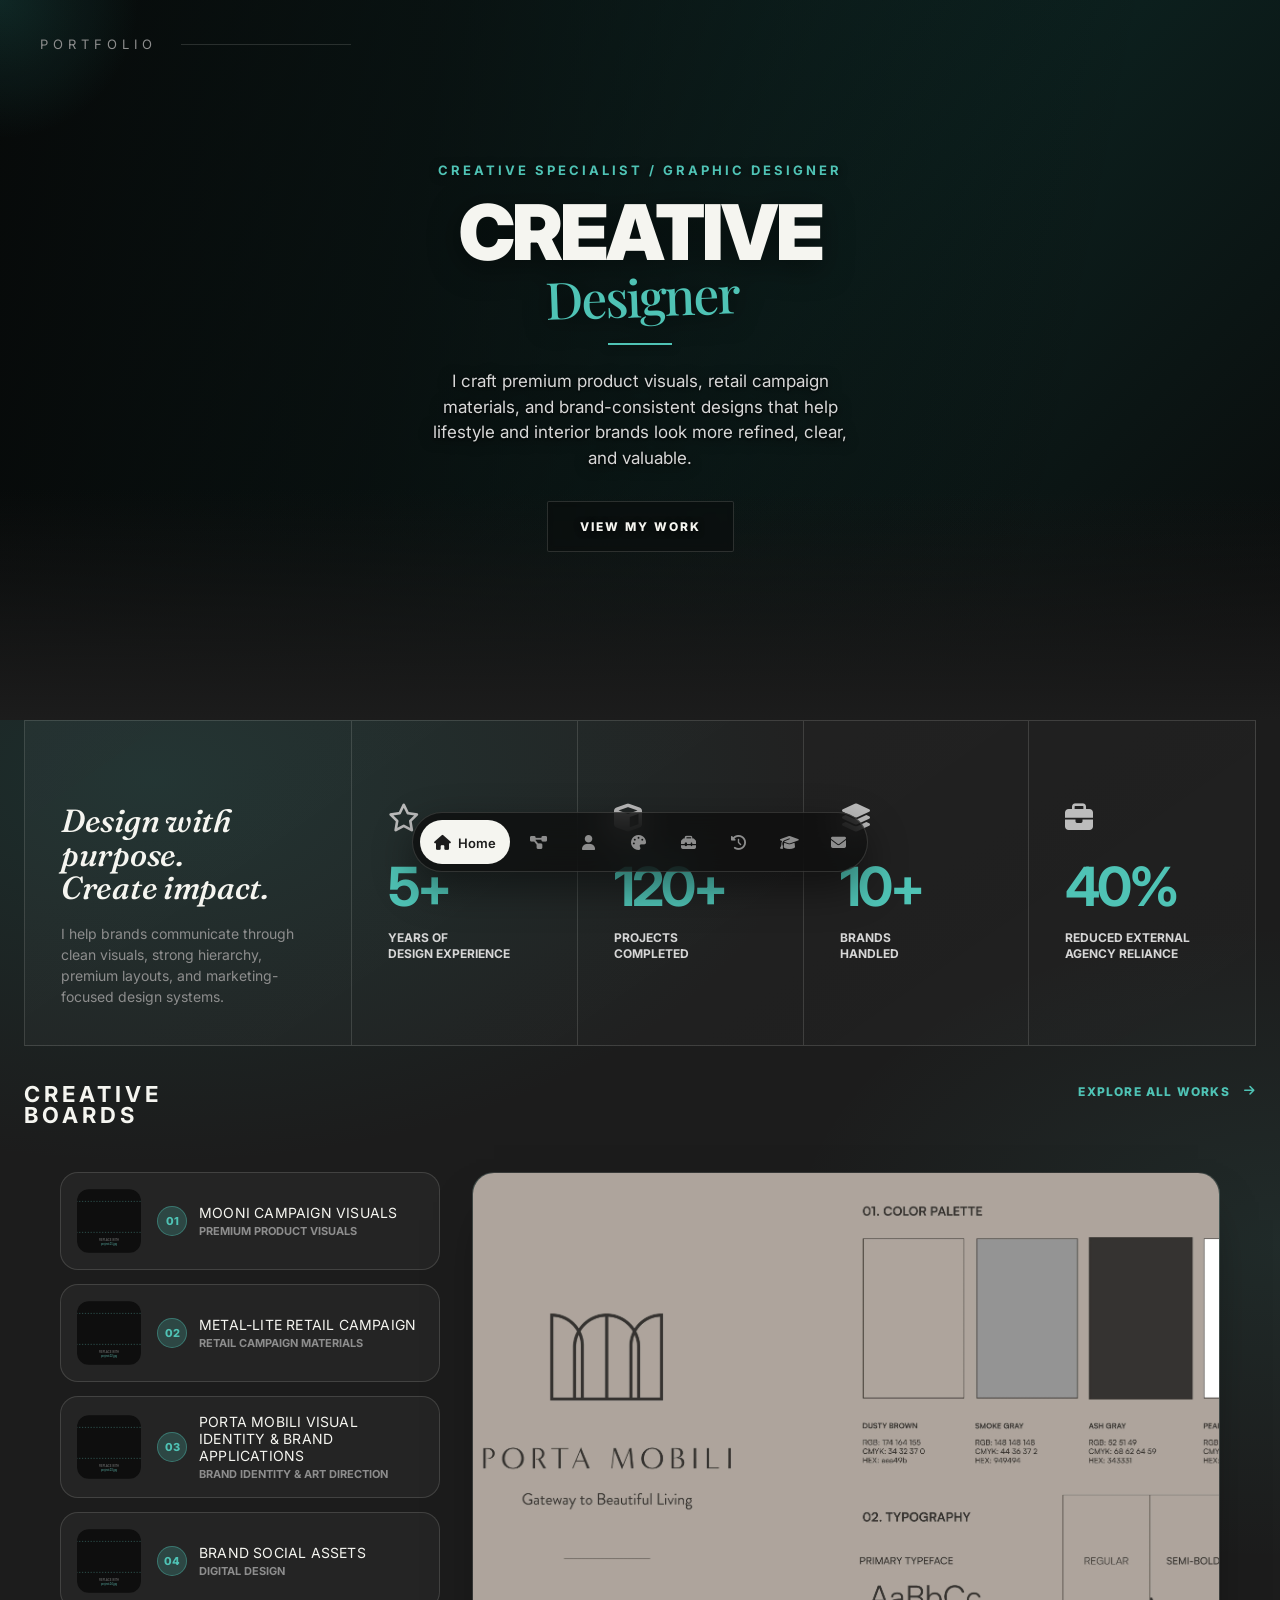
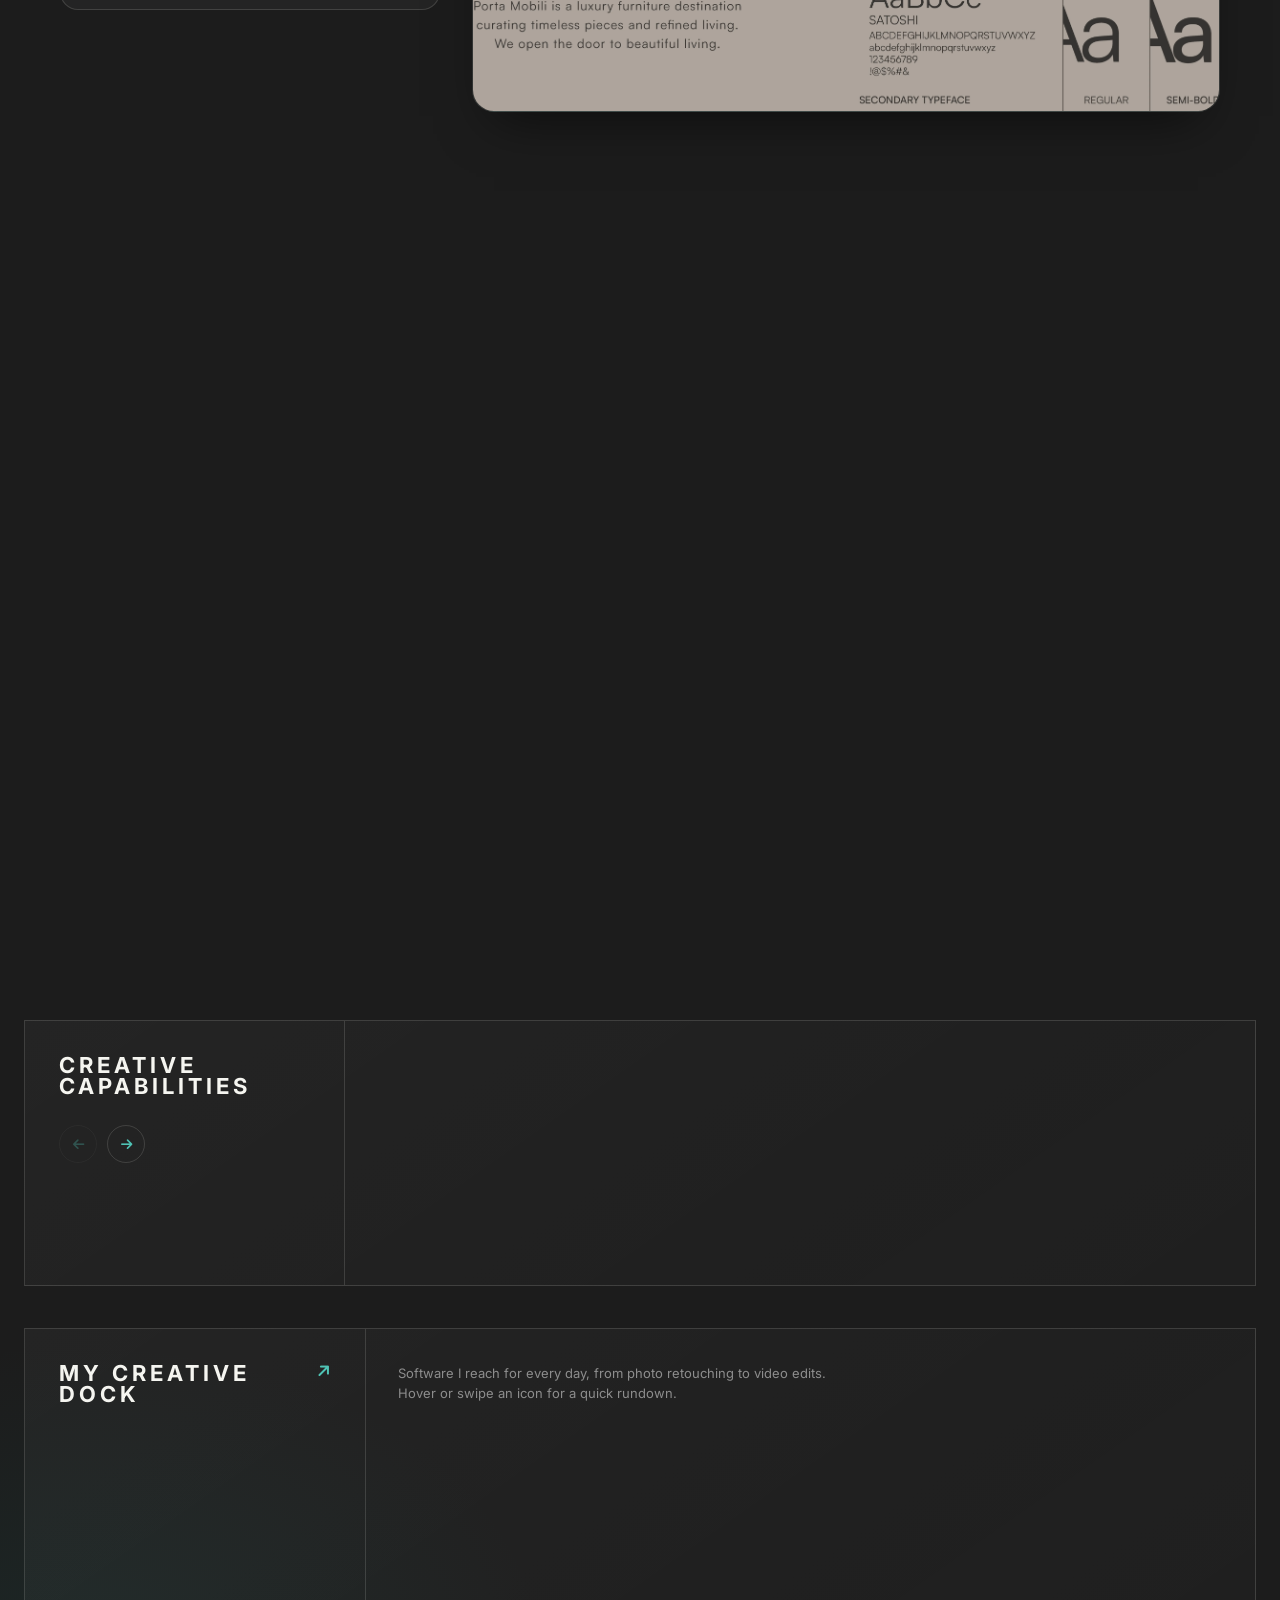
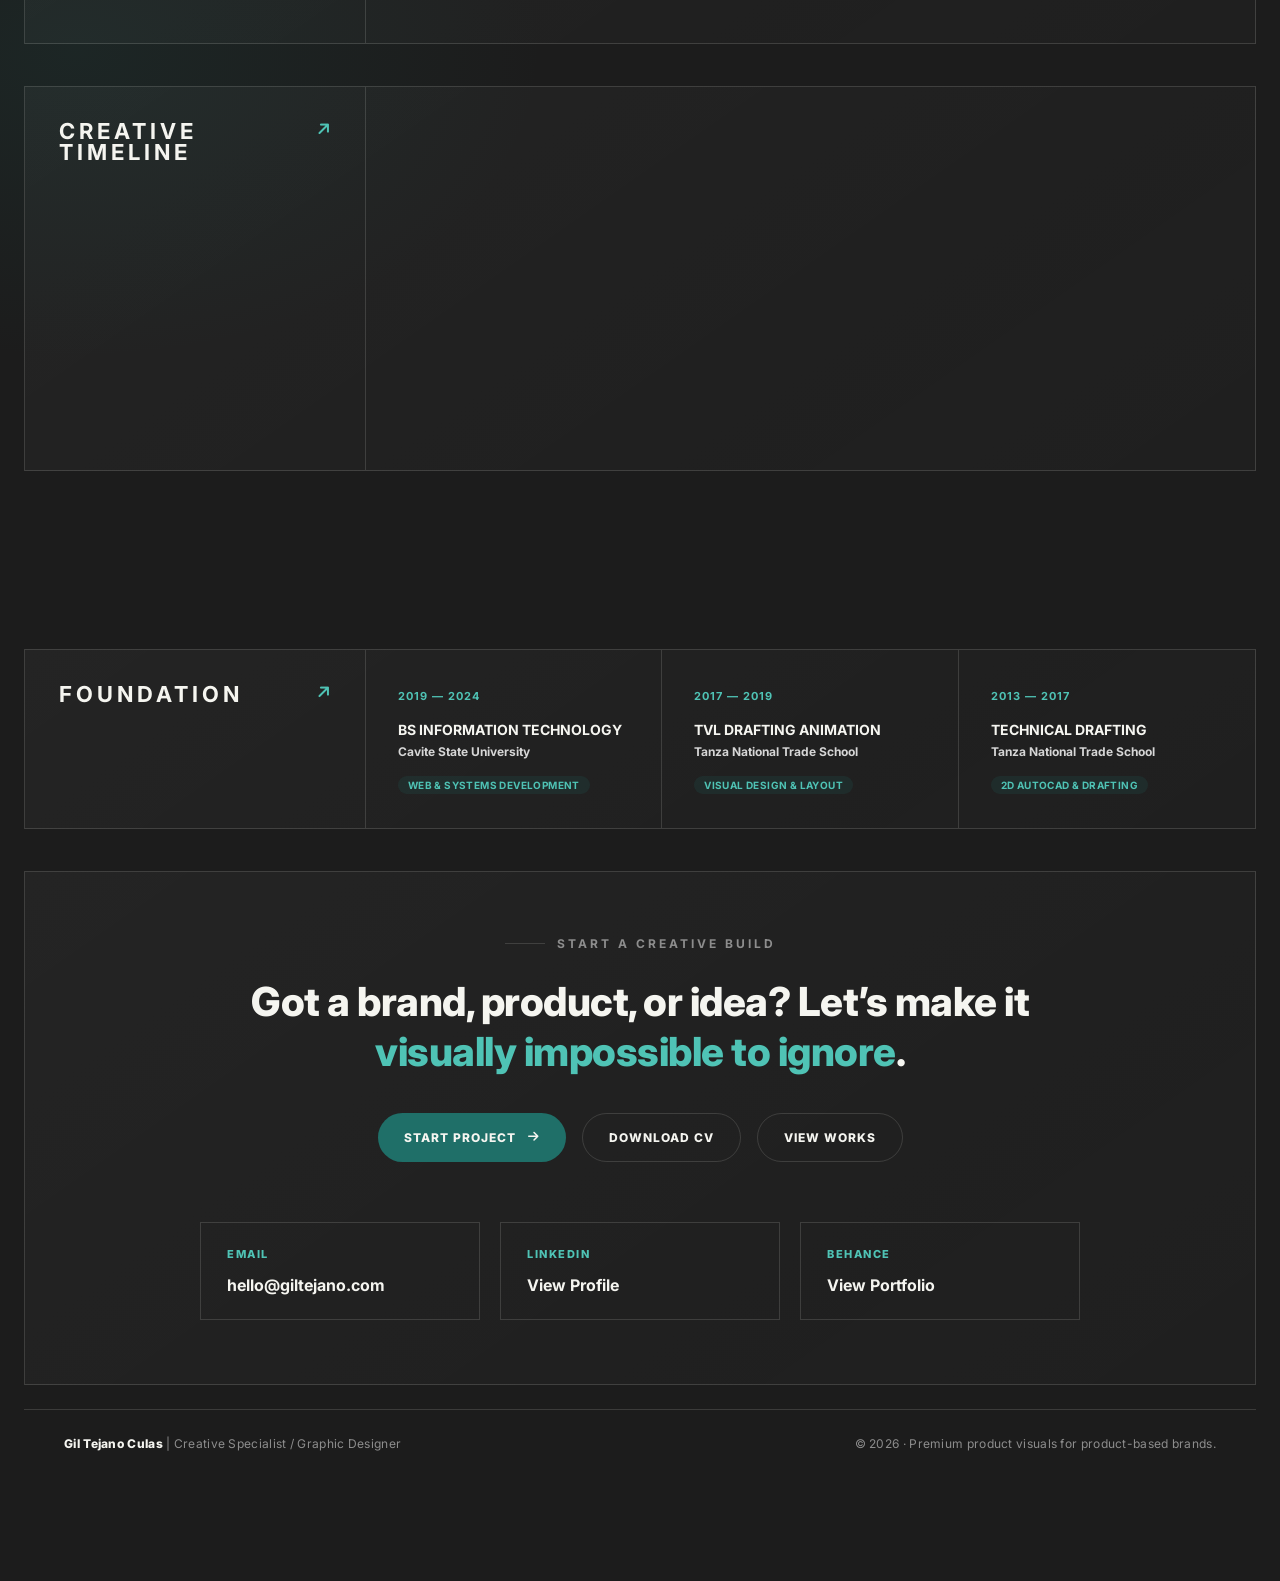
==== commit 63e4922a: "Update portfolio" ====
--- a/index.html
+++ b/index.html
@@ -161,12 +161,13 @@
       </div>
     </section>
 
-    <!-- SELECTED PROJECTS
-         These 4 cards are the no-JS fallback. With JS enabled,
-         js/projects.js overwrites this markup with cards built from
-         data/projects-data.js - edit that file to add, remove, or
-         reorder projects, and update the cards below to match so the
-         fallback stays in sync. -->
+    <!-- CREATIVE BOARDS
+         These 4 cards are the no-JS fallback (plain links straight to each
+         project page). With JS enabled, js/projects.js overwrites .cb-list
+         with cards built from data/projects-data.js and drives the
+         .cb-preview panel (ambient shuffle + per-project gallery) - edit
+         that data file to add, remove, or reorder projects, and update the
+         cards below to match so the fallback stays in sync. -->
     <section class="projects-section" id="projects">
       <div class="section-heading">
         <h2>
@@ -180,118 +181,77 @@
         </a>
       </div>
 
-      <div class="project-grid">
-        <article class="project-card">
-          <a class="folder" href="pages/project-mooni-campaign.html" aria-label="View project: Mooni Campaign Visuals">
-            <span class="folder-glow" aria-hidden="true"></span>
-            <span class="folder-back" aria-hidden="true"></span>
-            <span class="folder-tab" aria-hidden="true"></span>
-
-            <div class="folder-front" aria-hidden="true">
-              <span class="folder-sheen"></span>
-              <div class="folder-preview">
-                <!-- Replace with assets/images/projects/mooni-campaign.webp (update the matching entry in data/projects-data.js too) -->
-                <img src="assets/images/projects/project-visual-01.svg" alt="Mooni brand campaign product photography and layout design" width="400" height="310" loading="lazy" />
-              </div>
-            </div>
-
-            <span class="folder-arrow" aria-hidden="true">
-              <i class="fa-solid fa-arrow-right"></i>
-            </span>
-
-            <div class="folder-label">
-              <span class="folder-number">01</span>
-              <div class="folder-text">
-                <h3>Mooni Campaign Visuals</h3>
-                <p>Premium Product Visuals</p>
-              </div>
-            </div>
+      <div class="cb-layout">
+        <div class="cb-list" id="cbList">
+          <a class="cb-card" href="pages/project-mooni-campaign.html" aria-label="View project: Mooni Campaign Visuals">
+            <span class="cb-card-thumb">
+              <img src="assets/images/projects/project-visual-01.svg" alt="" width="120" height="120" loading="lazy" />
+            </span>
+            <span class="cb-card-body">
+              <span class="cb-card-number">01</span>
+              <span class="cb-card-text">
+                <span class="cb-card-title">Mooni Campaign Visuals</span>
+                <span class="cb-card-category">Premium Product Visuals</span>
+              </span>
+            </span>
+            <span class="cb-card-open">
+              Open <i class="fa-solid fa-arrow-right" aria-hidden="true"></i>
+            </span>
           </a>
-        </article>
-
-        <article class="project-card">
-          <a class="folder" href="pages/project-metal-lite-campaign.html" aria-label="View project: Metal-Lite Retail Campaign">
-            <span class="folder-glow" aria-hidden="true"></span>
-            <span class="folder-back" aria-hidden="true"></span>
-            <span class="folder-tab" aria-hidden="true"></span>
-
-            <div class="folder-front" aria-hidden="true">
-              <span class="folder-sheen"></span>
-              <div class="folder-preview">
-                <!-- Replace with assets/images/projects/metal-lite-campaign.webp (update the matching entry in data/projects-data.js too) -->
-                <img src="assets/images/projects/project-visual-02.svg" alt="Metal-Lite retail campaign marketing collateral" width="400" height="310" loading="lazy" />
-              </div>
-            </div>
-
-            <span class="folder-arrow" aria-hidden="true">
-              <i class="fa-solid fa-arrow-right"></i>
-            </span>
-
-            <div class="folder-label">
-              <span class="folder-number">02</span>
-              <div class="folder-text">
-                <h3>Metal-Lite Retail Campaign</h3>
-                <p>Retail Campaign Materials</p>
-              </div>
-            </div>
+
+          <a class="cb-card" href="pages/project-metal-lite-campaign.html" aria-label="View project: Metal-Lite Retail Campaign">
+            <span class="cb-card-thumb">
+              <img src="assets/images/projects/project-visual-02.svg" alt="" width="120" height="120" loading="lazy" />
+            </span>
+            <span class="cb-card-body">
+              <span class="cb-card-number">02</span>
+              <span class="cb-card-text">
+                <span class="cb-card-title">Metal-Lite Retail Campaign</span>
+                <span class="cb-card-category">Retail Campaign Materials</span>
+              </span>
+            </span>
+            <span class="cb-card-open">
+              Open <i class="fa-solid fa-arrow-right" aria-hidden="true"></i>
+            </span>
           </a>
-        </article>
-
-        <article class="project-card">
-          <a class="folder" href="pages/project.html?id=hooga-campaign" aria-label="View project: Hooga Catalog System">
-            <span class="folder-glow" aria-hidden="true"></span>
-            <span class="folder-back" aria-hidden="true"></span>
-            <span class="folder-tab" aria-hidden="true"></span>
-
-            <div class="folder-front" aria-hidden="true">
-              <span class="folder-sheen"></span>
-              <div class="folder-preview">
-                <!-- Replace with assets/images/projects/hooga-campaign.webp (update the matching entry in data/projects-data.js too) -->
-                <img src="assets/images/projects/project-visual-03.svg" alt="Hooga catalog layout and print editorial design" width="400" height="310" loading="lazy" />
-              </div>
-            </div>
-
-            <span class="folder-arrow" aria-hidden="true">
-              <i class="fa-solid fa-arrow-right"></i>
-            </span>
-
-            <div class="folder-label">
-              <span class="folder-number">03</span>
-              <div class="folder-text">
-                <h3>Hooga Catalog System</h3>
-                <p>Print &amp; Editorial Design</p>
-              </div>
-            </div>
+
+          <a class="cb-card" href="pages/project-hooga-catalog.html" aria-label="View project: Porta Mobili Visual Identity &amp; Brand Applications">
+            <span class="cb-card-thumb">
+              <img src="assets/images/projects/project-visual-03.svg" alt="" width="120" height="120" loading="lazy" />
+            </span>
+            <span class="cb-card-body">
+              <span class="cb-card-number">03</span>
+              <span class="cb-card-text">
+                <span class="cb-card-title">Porta Mobili Visual Identity &amp; Brand Applications</span>
+                <span class="cb-card-category">Brand Identity &amp; Art Direction</span>
+              </span>
+            </span>
+            <span class="cb-card-open">
+              Open <i class="fa-solid fa-arrow-right" aria-hidden="true"></i>
+            </span>
           </a>
-        </article>
-
-        <article class="project-card">
-          <a class="folder" href="pages/project.html?id=brand-social-assets" aria-label="View project: Brand Social Assets">
-            <span class="folder-glow" aria-hidden="true"></span>
-            <span class="folder-back" aria-hidden="true"></span>
-            <span class="folder-tab" aria-hidden="true"></span>
-
-            <div class="folder-front" aria-hidden="true">
-              <span class="folder-sheen"></span>
-              <div class="folder-preview">
-                <!-- Replace with assets/images/projects/brand-social-assets.webp (update the matching entry in data/projects-data.js too) -->
-                <img src="assets/images/projects/project-visual-04.svg" alt="Brand-consistent social media graphics for a lifestyle brand" width="400" height="310" loading="lazy" />
-              </div>
-            </div>
-
-            <span class="folder-arrow" aria-hidden="true">
-              <i class="fa-solid fa-arrow-right"></i>
-            </span>
-
-            <div class="folder-label">
-              <span class="folder-number">04</span>
-              <div class="folder-text">
-                <h3>Brand Social Assets</h3>
-                <p>Digital Design</p>
-              </div>
-            </div>
+
+          <a class="cb-card" href="pages/project.html?id=brand-social-assets" aria-label="View project: Brand Social Assets">
+            <span class="cb-card-thumb">
+              <img src="assets/images/projects/project-visual-04.svg" alt="" width="120" height="120" loading="lazy" />
+            </span>
+            <span class="cb-card-body">
+              <span class="cb-card-number">04</span>
+              <span class="cb-card-text">
+                <span class="cb-card-title">Brand Social Assets</span>
+                <span class="cb-card-category">Digital Design</span>
+              </span>
+            </span>
+            <span class="cb-card-open">
+              Open <i class="fa-solid fa-arrow-right" aria-hidden="true"></i>
+            </span>
           </a>
-        </article>
+        </div>
+
+        <div class="cb-preview" id="cbPreview" aria-live="polite">
+          <div class="cb-preview-shuffle" id="cbShuffle"></div>
+          <div class="cb-preview-gallery" id="cbGallery"></div>
+        </div>
       </div>
     </section>
 
--- a/css/style.css
+++ b/css/style.css
@@ -522,310 +522,296 @@
   text-transform: uppercase;
 }
 
-.project-grid {
+/* ================================
+   CREATIVE BOARDS - controller + preview
+   Split-screen layout: .cb-list is a flat, simplified card stack that
+   acts as a controller (select a project, then confirm with Open) for
+   the dominant .cb-preview pane beside it. Two preview states live
+   stacked on top of each other inside .cb-preview and are crossfaded
+   by toggling .is-gallery-mode on the pane itself: .cb-preview-shuffle
+   (ambient, mixed-project, auto-advancing) and .cb-preview-gallery
+   (the selected project's own images, vertically scrollable).
+================================ */
+.cb-layout {
   display: grid;
-  grid-template-columns: repeat(12, 1fr);
-  grid-template-rows: 420px 250px;
-  gap: 46px 40px;
+  grid-template-columns: minmax(300px, 380px) 1fr;
+  align-items: start;
+  gap: 32px;
   padding: 24px clamp(4px, 3vw, 36px) 64px;
 }
 
-.project-card {
-  position: relative;
-}
-
-.project-card:nth-child(1) {
-  grid-column: 1 / 8;
-  grid-row: 1 / 3;
-  --stack-delay: 0s;
-}
-
-.project-card:nth-child(2) {
-  grid-column: 8 / 13;
-  grid-row: 1 / 2;
-  --stack-delay: 0.12s;
-}
-
-.project-card:nth-child(3) {
-  grid-column: 8 / 11;
-  grid-row: 2 / 3;
-  --stack-delay: 0.22s;
-}
-
-.project-card:nth-child(4) {
-  grid-column: 11 / 13;
-  grid-row: 2 / 3;
-  --stack-delay: 0.3s;
-}
-
-/* ================================
-   PROJECT FOLDERS - frosted glass
-   Each Creative Boards card is a translucent glass folder: a back
-   panel peeking out top-right, a tab + front glass panel holding the
-   preview image, and a glass arrow badge marking the click target.
-   Layers bottom to top: .folder-glow < .folder-back < .folder-tab <
-   .folder-front (preview + sheen inside) < .folder-arrow /
-   .folder-label (both flat, unrotated, always on top and readable).
-================================ */
-.folder {
-  display: block;
-  position: relative;
-  height: 100%;
-  transition: transform 0.45s cubic-bezier(0.16, 1, 0.3, 1);
-}
-
-.project-card:hover .folder,
-.project-card:focus-within .folder {
-  /* !important: the scroll-reveal entrance rule in animations.css
-     (.project-grid.story-armed.is-revealed .project-card .folder) is
-     more specific than this and never stops applying once a card has
-     been revealed (that class is never removed), which would
-     otherwise permanently pin .folder's resting transform and block
-     this hover lift for good after the entrance animation finishes. */
-  transform: translateY(-6px) scale(1.012) !important;
-}
-
-.folder:focus-visible {
+.cb-list {
+  display: flex;
+  flex-direction: column;
+  gap: 14px;
+}
+
+.cb-card {
+  position: relative;
+  display: flex;
+  align-items: center;
+  border-radius: 18px;
+  background: var(--panel);
+  border: 1px solid var(--line);
+  transition: border-color 0.35s ease, background 0.35s ease,
+    transform 0.35s cubic-bezier(0.16, 1, 0.3, 1), opacity 0.35s ease;
+}
+
+.cb-card {
+  text-decoration: none;
+}
+
+/* .cb-card-select is only present in the JS-enhanced markup (the
+   no-JS fallback has thumb/body as direct children of the <a class="
+   cb-card"> instead) - it's a real flex box, not display:contents,
+   so it keeps a proper hit-testing/focus box for click, tap, and
+   assistive tech instead of being invisible to them. */
+.cb-card-select {
+  display: flex;
+  align-items: center;
+  flex: 1;
+  min-width: 0;
+  appearance: none;
+  background: none;
+  border: none;
+  padding: 0;
+  margin: 0;
+  font: inherit;
+  text-align: left;
+  color: inherit;
+  cursor: pointer;
+}
+
+.cb-card:hover,
+.cb-card:focus-within {
+  border-color: rgba(79, 195, 181, 0.4);
+  transform: translateY(-2px);
+}
+
+.cb-card:focus-visible,
+.cb-card-select:focus-visible {
   outline: 2px solid var(--accent-light);
-  outline-offset: 4px;
-  border-radius: 20px;
-}
-
-/* Ambient glow behind the glass, matching the reference's radial
-   backdrop - brightens on hover instead of the folder itself lighting
-   up unrealistically. */
-.folder-glow {
-  position: absolute;
-  /* Fixed px, not %: a percentage here scales with each card's own
-     width (the large featured card is 2-3x wider than the small
-     ones), and on narrow viewports that bleed can exceed the grid's
-     own gutter and push the whole page into horizontal scroll. */
-  inset: -14px;
-  z-index: 0;
-  border-radius: 50%;
-  background: radial-gradient(circle, rgba(79, 195, 181, 0.22), transparent 65%);
-  filter: blur(20px);
-  opacity: 0.7;
-  transition: opacity 0.45s ease, transform 0.45s ease;
-  pointer-events: none;
-}
-
-.project-card:hover .folder-glow,
-.project-card:focus-within .folder-glow {
-  opacity: 1;
-  transform: scale(1.08);
-}
-
-.folder-back {
-  position: absolute;
-  inset: 6px;
-  z-index: 1;
-  border-radius: 20px;
-  transform: translate(10px, -10px) rotate(1.5deg);
-  background: linear-gradient(160deg, rgba(79, 195, 181, 0.16) 0%, rgba(31, 111, 104, 0.1) 100%);
-  border: 1px solid rgba(245, 245, 240, 0.12);
-  transition: transform 0.45s cubic-bezier(0.16, 1, 0.3, 1), border-color 0.4s ease;
-}
-
-.project-card:hover .folder-back,
-.project-card:focus-within .folder-back {
-  transform: translate(14px, -14px) rotate(2deg);
-  border-color: rgba(79, 195, 181, 0.35);
-}
-
-.folder-tab {
-  position: absolute;
-  top: -8px;
-  left: 22px;
-  z-index: 2;
-  width: 30%;
-  min-width: 56px;
-  height: 22px;
-  border-radius: 14px 14px 0 0;
-  background: linear-gradient(160deg, rgba(79, 195, 181, 0.28), rgba(31, 111, 104, 0.18));
-  border: 1px solid rgba(245, 245, 240, 0.18);
-  border-bottom: none;
-  transition: border-color 0.4s ease;
-}
-
-.project-card:hover .folder-tab,
-.project-card:focus-within .folder-tab {
-  border-color: rgba(79, 195, 181, 0.45);
-}
-
-.folder-front {
-  position: absolute;
-  inset: 6px;
-  z-index: 3;
+  outline-offset: 3px;
+  border-radius: 18px;
+}
+
+.cb-card.is-selected {
+  border-color: var(--accent-light);
+  background: var(--accent-soft);
+  box-shadow: 0 18px 40px -22px rgba(0, 0, 0, 0.55);
+}
+
+.cb-list.has-selection .cb-card:not(.is-selected) {
+  opacity: 0.55;
+}
+
+.cb-card-thumb {
+  flex-shrink: 0;
+  width: 64px;
+  height: 64px;
+  margin: 16px 0 16px 16px;
+  border-radius: 12px;
   overflow: hidden;
-  border-radius: 20px;
-  background: linear-gradient(165deg, rgba(79, 195, 181, 0.2) 0%, rgba(36, 40, 39, 0.72) 45%, rgba(15, 17, 17, 0.92) 100%);
-  border: 1px solid rgba(245, 245, 240, 0.16);
-  backdrop-filter: blur(14px);
-  -webkit-backdrop-filter: blur(14px);
-  box-shadow: 0 26px 50px -22px rgba(0, 0, 0, 0.6), inset 0 1px 0 rgba(255, 255, 255, 0.12);
-  transition: border-color 0.4s ease, box-shadow 0.45s ease;
-}
-
-.project-card:hover .folder-front,
-.project-card:focus-within .folder-front {
-  border-color: rgba(79, 195, 181, 0.5);
-  box-shadow: 0 36px 64px -20px rgba(0, 0, 0, 0.7), 0 0 34px rgba(79, 195, 181, 0.25),
-    inset 0 1px 0 rgba(255, 255, 255, 0.16);
-}
-
-.folder-sheen {
-  position: absolute;
-  inset: 0;
-  z-index: 1;
-  background: linear-gradient(115deg, rgba(255, 255, 255, 0.1) 0%, transparent 30%, transparent 70%, rgba(255, 255, 255, 0.04) 100%);
-  pointer-events: none;
-}
-
-.folder-preview {
-  position: absolute;
-  top: 14px;
-  left: 10%;
-  right: 10%;
-  height: 56%;
-  z-index: 2;
-  overflow: hidden;
-  border-radius: 12px;
-  mask-image: linear-gradient(to bottom, #000 65%, transparent 100%);
-  -webkit-mask-image: linear-gradient(to bottom, #000 65%, transparent 100%);
-}
-
-.folder-preview img {
-  position: absolute;
-  inset: 0;
+  background: var(--panel-soft);
+}
+
+.cb-card-thumb img {
   width: 100%;
   height: 100%;
   object-fit: cover;
-  filter: saturate(0.75) brightness(0.85) blur(1.5px);
-  transform: scale(1.04);
-  transition: filter 0.45s ease, transform 0.5s cubic-bezier(0.16, 1, 0.3, 1);
-}
-
-.project-card:hover .folder-preview img,
-.project-card:focus-within .folder-preview img {
-  filter: saturate(1) brightness(1) blur(0px);
-  transform: scale(1.08);
-}
-
-.folder-arrow {
-  position: absolute;
-  right: 16px;
-  bottom: 16px;
-  z-index: 4;
+  filter: saturate(0.8) brightness(0.9);
+  transition: filter 0.35s ease;
+}
+
+.cb-card:hover .cb-card-thumb img,
+.cb-card.is-selected .cb-card-thumb img {
+  filter: saturate(1) brightness(1);
+}
+
+.cb-card-body {
+  flex: 1;
+  min-width: 0;
+  display: flex;
+  align-items: center;
+  gap: 12px;
+  padding: 16px;
+  transition: padding-right 0.3s ease;
+}
+
+/* Reserve room for the Open pill once it's revealed, so it never
+   overlaps the title/category text instead of just sitting on top of it. */
+.cb-card.is-selected .cb-card-body {
+  padding-right: 96px;
+}
+
+.cb-card-number {
+  flex-shrink: 0;
   display: flex;
   align-items: center;
   justify-content: center;
-  width: 40px;
-  height: 40px;
-  border-radius: 50%;
-  color: var(--text);
-  font-size: 14px;
-  background: linear-gradient(155deg, rgba(79, 195, 181, 0.5), rgba(31, 111, 104, 0.32));
-  border: 1px solid rgba(245, 245, 240, 0.28);
-  backdrop-filter: blur(8px);
-  -webkit-backdrop-filter: blur(8px);
-  box-shadow: 0 14px 26px -12px rgba(0, 0, 0, 0.55), inset 0 1px 0 rgba(255, 255, 255, 0.25);
-  transition: transform 0.4s cubic-bezier(0.16, 1, 0.3, 1), background 0.4s ease;
-}
-
-.project-card:hover .folder-arrow,
-.project-card:focus-within .folder-arrow {
-  transform: translateX(4px);
-  background: linear-gradient(155deg, rgba(79, 195, 181, 0.75), rgba(31, 111, 104, 0.45));
-}
-
-.folder-label {
-  position: absolute;
-  left: 20px;
-  right: 68px;
-  bottom: 18px;
-  z-index: 4;
-  display: flex;
-  align-items: center;
-  gap: 12px;
-}
-
-.folder-number {
-  flex-shrink: 0;
-  display: flex;
-  align-items: center;
-  justify-content: center;
-  width: 32px;
-  height: 32px;
+  width: 30px;
+  height: 30px;
   border-radius: 50%;
   background: rgba(79, 195, 181, 0.22);
   border: 1px solid rgba(79, 195, 181, 0.4);
   color: var(--accent-light);
-  font-size: 12px;
-  font-weight: 800;
-}
-
-.folder-text {
+  font-size: 11px;
+  font-weight: 800;
+}
+
+.cb-card-text {
   min-width: 0;
-}
-
-.folder-text h3 {
+  display: flex;
+  flex-direction: column;
+  gap: 3px;
+}
+
+.cb-card-title {
   font-size: 14px;
   text-transform: uppercase;
-  margin-bottom: 3px;
-  transition: color 0.3s ease;
-}
-
-.folder-text p {
+  letter-spacing: 0.2px;
+}
+
+.cb-card-category {
   color: var(--muted);
   font-size: 11px;
   font-weight: 700;
   text-transform: uppercase;
-  transition: color 0.3s ease;
-}
-
-.project-card:hover .folder-text p,
-.project-card:focus-within .folder-text p {
-  color: var(--accent-light);
-}
-
-/* The two small bottom-right folders are too narrow for the full
-   label + arrow row, so drop the arrow badge's reserved space and
-   shrink everything else down a notch. */
-.project-card:nth-child(3) .folder-label,
-.project-card:nth-child(4) .folder-label {
-  left: 16px;
-  right: 16px;
-  bottom: 14px;
+}
+
+/* The "Open" pill - revealed only once its card is selected, so the
+   first click always previews and the second (this) commits to the
+   full project page. Absolutely positioned so its reveal never
+   reflows the card or its neighbours. */
+.cb-card-open {
+  position: absolute;
+  right: 14px;
+  top: 50%;
+  z-index: 2;
+  display: inline-flex;
+  align-items: center;
   gap: 8px;
-}
-
-.project-card:nth-child(3) .folder-arrow,
-.project-card:nth-child(4) .folder-arrow {
-  width: 32px;
-  height: 32px;
-  right: 12px;
-  bottom: 12px;
-  font-size: 12px;
-}
-
-.project-card:nth-child(3) .folder-number,
-.project-card:nth-child(4) .folder-number {
-  width: 26px;
-  height: 26px;
-  font-size: 10px;
-}
-
-.project-card:nth-child(3) .folder-text h3,
-.project-card:nth-child(4) .folder-text h3 {
+  padding: 8px 14px;
+  border-radius: 999px;
+  background: var(--accent-light);
+  color: #0c0c0c;
   font-size: 11px;
-  line-height: 1.3;
-  margin-bottom: 2px;
-}
-
-.project-card:nth-child(3) .folder-text p,
-.project-card:nth-child(4) .folder-text p {
-  font-size: 9px;
+  font-weight: 800;
+  letter-spacing: 0.5px;
+  text-transform: uppercase;
+  opacity: 0;
+  transform: translateY(-50%) scale(0.85);
+  pointer-events: none;
+  transition: opacity 0.3s ease, transform 0.3s cubic-bezier(0.16, 1, 0.3, 1);
+}
+
+.cb-card.is-selected .cb-card-open {
+  opacity: 1;
+  transform: translateY(-50%) scale(1);
+  pointer-events: auto;
+}
+
+.cb-card-open:focus-visible {
+  outline: 2px solid var(--text);
+  outline-offset: 2px;
+}
+
+/* --- Preview pane: shuffle + gallery panels stacked and crossfaded --- */
+.cb-preview {
+  position: sticky;
+  top: 24px;
+  min-height: 460px;
+  height: 60vh;
+  max-height: 640px;
+  border-radius: 22px;
+  overflow: hidden;
+  background: linear-gradient(165deg, rgba(79, 195, 181, 0.12) 0%, rgba(36, 40, 39, 0.6) 45%, rgba(15, 17, 17, 0.92) 100%);
+  border: 1px solid var(--line);
+  box-shadow: 0 26px 50px -22px rgba(0, 0, 0, 0.6);
+}
+
+.cb-preview-shuffle,
+.cb-preview-gallery {
+  position: absolute;
+  inset: 0;
+  opacity: 1;
+  transition: opacity 0.4s ease;
+}
+
+.cb-preview.is-gallery-mode .cb-preview-shuffle {
+  opacity: 0;
+  pointer-events: none;
+}
+
+.cb-preview-gallery {
+  opacity: 0;
+  pointer-events: none;
+}
+
+.cb-preview.is-gallery-mode .cb-preview-gallery {
+  opacity: 1;
+  pointer-events: auto;
+}
+
+/* Ambient mode: a horizontally scrollable, scroll-snapped strip the
+   user can drag/scroll through manually - the same mechanism JS uses
+   to auto-advance (scrollTo), so "slow auto rotation" and "let the
+   user browse manually" share one implementation instead of two. */
+.cb-preview-shuffle {
+  display: flex;
+  height: 100%;
+  overflow-x: auto;
+  scroll-snap-type: x proximity;
+  cursor: grab;
+  scrollbar-width: none;
+}
+
+.cb-preview-shuffle::-webkit-scrollbar {
+  display: none;
+}
+
+.cb-preview-shuffle.is-dragging {
+  cursor: grabbing;
+  scroll-snap-type: none;
+}
+
+.cb-shuffle-slide {
+  position: relative;
+  flex: 0 0 100%;
+  height: 100%;
+  scroll-snap-align: start;
+}
+
+.cb-shuffle-slide img {
+  width: 100%;
+  height: 100%;
+  object-fit: cover;
+  pointer-events: none;
+}
+
+/* Selected-project mode: the project's own images, stacked vertically
+   and scrollable without leaving the section. */
+.cb-preview-gallery {
+  display: flex;
+  flex-direction: column;
+  gap: 3px;
+  overflow-y: auto;
+  scroll-snap-type: y proximity;
+}
+
+.cb-gallery-tile {
+  position: relative;
+  flex-shrink: 0;
+  width: 100%;
+  aspect-ratio: 4 / 3;
+  overflow: hidden;
+  scroll-snap-align: start;
+}
+
+.cb-gallery-tile img {
+  width: 100%;
+  height: 100%;
+  object-fit: cover;
 }
 
 /* ================================
@@ -2936,3 +2922,212 @@
   font-size: 14px;
   line-height: 1.75;
 }
+
+/* ================================
+   HOOGA CATALOG PAGE (pages/project-hooga-catalog.html)
+   One-off, hand-built page for this project only - a full-bleed,
+   edge-to-edge vertical stack of landscape catalog spreads (1920x1080)
+   instead of the static grid used by pages/project.html. Paper/clay
+   print tones stand in for real catalog photography, matching the
+   per-project palette-override pattern set by .mlc-page.
+================================ */
+
+.hgc-page {
+  --hgc-paper: #ece5d8;
+  --hgc-sand: #cbb996;
+  --hgc-clay: #a8623f;
+  --hgc-ink: #211d19;
+}
+
+.hgc-back {
+  flex-shrink: 0;
+  margin-left: 12px;
+}
+
+.hgc-back:focus-visible {
+  outline: 2px solid var(--accent-light);
+  outline-offset: 4px;
+}
+
+.hgc-back-short {
+  display: none;
+}
+
+/* --- Minimal intro: eyebrow, title, one-line description only --- */
+.hgc-intro {
+  max-width: 820px;
+  padding: 28px clamp(4px, 3vw, 36px) 36px;
+}
+
+.hgc-eyebrow {
+  color: var(--accent-light);
+  font-size: 12px;
+  font-weight: 800;
+  letter-spacing: 2px;
+  text-transform: uppercase;
+}
+
+.hgc-title {
+  font-size: clamp(32px, 4.4vw, 54px);
+  font-weight: 800;
+  line-height: 1.08;
+  letter-spacing: -1px;
+  margin: 14px 0 12px;
+}
+
+.hgc-description {
+  max-width: 62ch;
+  color: var(--muted);
+  font-size: 16px;
+  line-height: 1.7;
+}
+
+.hgc-subline {
+  max-width: 56ch;
+  margin-top: 10px;
+  color: var(--muted);
+  opacity: 0.75;
+  font-size: 14px;
+  line-height: 1.6;
+}
+
+/* --- Catalog: continuous vertical stack, no gaps between spreads ---
+   Breaks out of .portfolio-page's 1440px cap via the left/transform
+   trick (centers on the viewport regardless of .hgc-catalog's own
+   width, so it stays correct once max-width kicks in on wide
+   screens) instead of edge-to-edge - each spread reads as an
+   immersive but bounded image, not a full-bleed strip. */
+.hgc-catalog {
+  display: block;
+  position: relative;
+  left: 50%;
+  transform: translateX(-50%);
+  width: 100vw;
+  max-width: 1600px;
+  padding: 0 clamp(48px, 5vw, 80px);
+  box-sizing: border-box;
+}
+
+.hgc-frame {
+  display: block;
+  position: relative;
+  width: 100%;
+  aspect-ratio: 16 / 9;
+  overflow: hidden;
+  opacity: 0;
+  transform: translateY(18px);
+  transition: opacity 0.7s cubic-bezier(0.16, 1, 0.3, 1),
+    transform 0.7s cubic-bezier(0.16, 1, 0.3, 1);
+}
+
+.hgc-frame.is-visible {
+  opacity: 1;
+  transform: translateY(0);
+}
+
+.hgc-frame-img {
+  width: 100%;
+  height: 100%;
+  object-fit: cover;
+}
+
+.hgc-visual {
+  position: relative;
+  width: 100%;
+  height: 100%;
+  display: flex;
+  align-items: center;
+  justify-content: center;
+}
+
+.hgc-visual::before {
+  content: "";
+  position: absolute;
+  inset: 0;
+  z-index: 1;
+  background-image: repeating-linear-gradient(
+    115deg,
+    rgba(0, 0, 0, 0.05) 0px,
+    rgba(0, 0, 0, 0.05) 1px,
+    transparent 1px,
+    transparent 10px
+  );
+  mix-blend-mode: overlay;
+  pointer-events: none;
+}
+
+.hgc-visual::after {
+  content: "";
+  position: absolute;
+  inset: 0;
+  z-index: 1;
+  background: linear-gradient(to top, rgba(6, 6, 6, 0.5), transparent 45%);
+  pointer-events: none;
+}
+
+.hgc-visual-icon {
+  position: relative;
+  z-index: 2;
+  font-size: clamp(28px, 3vw, 44px);
+  color: rgba(20, 16, 12, 0.75);
+}
+
+.hgc-visual-label {
+  position: absolute;
+  left: clamp(16px, 3vw, 40px);
+  bottom: clamp(14px, 2.4vw, 28px);
+  z-index: 2;
+  color: rgba(255, 255, 255, 0.92);
+  font-size: clamp(11px, 1.1vw, 14px);
+  font-weight: 800;
+  letter-spacing: 1px;
+  text-transform: uppercase;
+  text-shadow: 0 2px 10px rgba(0, 0, 0, 0.5);
+}
+
+.hgc-tone-a {
+  background: linear-gradient(150deg, var(--hgc-paper) 0%, var(--hgc-sand) 55%, var(--hgc-clay) 100%);
+}
+
+.hgc-tone-b {
+  background: linear-gradient(155deg, var(--hgc-ink) 0%, var(--hgc-clay) 60%, var(--hgc-sand) 100%);
+}
+
+.hgc-tone-c {
+  background: linear-gradient(160deg, var(--hgc-sand) 0%, var(--hgc-paper) 55%, var(--hgc-clay) 100%);
+}
+
+.hgc-tone-d {
+  background: linear-gradient(145deg, var(--hgc-clay) 0%, var(--hgc-ink) 55%, var(--hgc-sand) 100%);
+}
+
+/* --- Position indicator: subtle, fixed, out of the way of the
+   imagery - same glass-pill treatment as .pd-float-nav/.dynamic-nav. --- */
+.hgc-counter {
+  position: fixed;
+  top: 24px;
+  right: 24px;
+  z-index: 150;
+  display: flex;
+  align-items: center;
+  gap: 4px;
+  padding: 8px 14px;
+  background: rgba(12, 12, 12, 0.6);
+  border: 1px solid var(--line);
+  border-radius: 999px;
+  backdrop-filter: blur(18px);
+  -webkit-backdrop-filter: blur(18px);
+  color: var(--muted);
+  font-size: 11px;
+  font-weight: 700;
+  letter-spacing: 0.6px;
+  pointer-events: none;
+}
+
+.hgc-counter-sep {
+  opacity: 0.5;
+}
+
+#hgc-counter-current {
+  color: var(--text);
+}
--- a/css/animations.css
+++ b/css/animations.css
@@ -134,31 +134,31 @@
 }
 
 /* --------------------------------
-   PROJECT FOLDERS - settle in
-   Folders fade and rise into place, staggered left to right, as the
+   CREATIVE BOARDS CARDS - settle in
+   Cards fade and rise into place, staggered top to bottom, as the
    section scrolls into view.
 -------------------------------- */
-.project-grid.story-armed .project-card .folder {
+.cb-list.story-armed .cb-card {
   opacity: 0;
   transform: translateY(32px) scale(0.96);
 }
 
-.project-grid.story-armed.is-revealed .project-card .folder {
+.cb-list.story-armed.is-revealed .cb-card {
   opacity: 1;
   transform: translateY(0) scale(1);
-  transition-delay: var(--stack-delay, 0s);
-}
-
-@media (prefers-reduced-motion: reduce) {
-  .folder,
-  .folder-glow,
-  .folder-back,
-  .folder-tab,
-  .folder-front,
-  .folder-preview img,
-  .folder-arrow,
-  .folder-text h3,
-  .folder-text p {
+}
+
+.cb-list.story-armed.is-revealed .cb-card:nth-child(1) { transition-delay: 0s; }
+.cb-list.story-armed.is-revealed .cb-card:nth-child(2) { transition-delay: 0.08s; }
+.cb-list.story-armed.is-revealed .cb-card:nth-child(3) { transition-delay: 0.16s; }
+.cb-list.story-armed.is-revealed .cb-card:nth-child(4) { transition-delay: 0.24s; }
+
+@media (prefers-reduced-motion: reduce) {
+  .cb-card,
+  .cb-card-thumb img,
+  .cb-card-open,
+  .cb-preview-shuffle,
+  .cb-preview-gallery {
     transition: none;
   }
 }
--- a/css/responsive.css
+++ b/css/responsive.css
@@ -41,21 +41,16 @@
     display: none;
   }
 
-  /* Project folders: nothing important may depend on :hover, which
-     doesn't exist here - so the glass reads clearly at rest (image
-     already sharp, glow already visible) instead of needing a hover
-     to reveal anything, and a tap opens the project directly
-     regardless of this resting state. */
-  .folder-glow {
-    opacity: 0.85;
-  }
-
-  .folder-preview img {
-    filter: saturate(0.9) brightness(0.95) blur(0px);
-  }
-
-  .project-card:active .folder {
-    transform: translateY(-3px) scale(0.99);
+  /* Creative Board cards: nothing important may depend on :hover, which
+     doesn't exist here - the thumbnail reads at full clarity at rest
+     instead of needing a hover to sharpen, and a tap gives brief
+     press feedback instead of relying on a hover lift. */
+  .cb-card-thumb img {
+    filter: saturate(1) brightness(1);
+  }
+
+  .cb-card:active {
+    transform: translateY(-1px) scale(0.99);
     transition-duration: 0.15s;
   }
 
@@ -142,14 +137,6 @@
   .toolkit-dock-wrap,
   .timeline-h {
     min-width: 0;
-  }
-
-  .project-card:nth-child(1) .folder-number {
-    font-size: 32px;
-  }
-
-  .project-card:nth-child(1) .folder-text h3 {
-    font-size: 18px;
   }
 
   /* --- Mooni case study: tighter grids before the full mobile
@@ -410,7 +397,7 @@
     font-size: 11px;
   }
 
-  /* --- Selected work: one folder per row, stable and tap-friendly --- */
+  /* --- Creative Boards: swipeable card row above a stacked preview --- */
   .projects-section {
     padding: 0;
   }
@@ -435,66 +422,44 @@
     word-break: keep-all;
   }
 
-  .project-grid {
-    grid-template-columns: 1fr;
-    grid-template-rows: none;
-    grid-auto-rows: auto;
-    gap: 26px;
-    padding: 0 var(--mobile-gutter) 8px;
-  }
-
-  .project-card:nth-child(1),
-  .project-card:nth-child(2),
-  .project-card:nth-child(3),
-  .project-card:nth-child(4) {
-    grid-column: auto;
-    grid-row: auto;
-  }
-
-  /* Folders keep a stable, readable aspect ratio on phones - the
-     hover-only glass effects are handled separately by the touch
-     capability query above, not tied to viewport width, since a touch
-     laptop at desktop width should get the same treatment as a phone. */
-  .folder {
-    aspect-ratio: 4 / 5;
-    height: auto;
-  }
-
-  /* All four folders read the same on a single-column phone layout -
-     the compact label/arrow treatment for cards 3/4 no longer applies. */
-  .project-card:nth-child(3) .folder-label,
-  .project-card:nth-child(4) .folder-label {
-    left: 20px;
-    right: 68px;
-    bottom: 18px;
+  .cb-layout {
+    grid-template-columns: 1fr;
+    gap: 18px;
+    padding: 0 0 8px;
+  }
+
+  /* Cards become a horizontally swipeable row instead of a controller
+     list - touch gestures do the selecting, no small arrows needed. */
+  .cb-list {
+    flex-direction: row;
+    overflow-x: auto;
+    scroll-snap-type: x mandatory;
     gap: 12px;
-  }
-
-  .project-card:nth-child(3) .folder-arrow,
-  .project-card:nth-child(4) .folder-arrow {
-    width: 40px;
-    height: 40px;
-    right: 16px;
-    bottom: 16px;
-    font-size: 14px;
-  }
-
-  .project-card:nth-child(3) .folder-number,
-  .project-card:nth-child(4) .folder-number {
-    width: 32px;
-    height: 32px;
-    font-size: 12px;
-  }
-
-  .project-card:nth-child(3) .folder-text h3,
-  .project-card:nth-child(4) .folder-text h3 {
-    font-size: 14px;
-    margin-bottom: 3px;
-  }
-
-  .project-card:nth-child(3) .folder-text p,
-  .project-card:nth-child(4) .folder-text p {
-    font-size: 11px;
+    padding: 0 var(--mobile-gutter) 4px;
+    scrollbar-width: none;
+  }
+
+  .cb-list::-webkit-scrollbar {
+    display: none;
+  }
+
+  .cb-card {
+    flex: 0 0 78%;
+    scroll-snap-align: start;
+  }
+
+  /* The preview no longer sticks to the viewport once it's stacked
+     below a swipeable row - sticky here would just pin it awkwardly
+     mid-scroll. Stays position: relative (not static) since its
+     shuffle/gallery panes are position: absolute and need it as their
+     containing block. */
+  .cb-preview {
+    position: relative;
+    top: auto;
+    margin: 0 var(--mobile-gutter);
+    width: auto;
+    height: 60vh;
+    min-height: 360px;
   }
 
   /* --- Capabilities carousel --- */
@@ -847,6 +812,36 @@
   .mlc-case {
     padding: 44px var(--mobile-gutter) calc(var(--mobile-nav-space) + env(safe-area-inset-bottom));
     margin-top: 40px;
+  }
+
+  /* --- Hooga catalog page: compact header, smaller counter pill ---
+     The catalog stack's side padding also shrinks here so spreads
+     stay spacious without eating too much of a small screen. */
+  .hgc-catalog {
+    padding: 0 clamp(16px, 4.5vw, 20px);
+  }
+
+  .hgc-back-full {
+    display: none;
+  }
+
+  .hgc-back-short {
+    display: inline;
+  }
+
+  .hgc-intro {
+    padding: 14px var(--mobile-gutter) 24px;
+  }
+
+  .hgc-title {
+    margin: 10px 0 10px;
+  }
+
+  .hgc-counter {
+    top: calc(12px + env(safe-area-inset-top));
+    right: 12px;
+    padding: 6px 11px;
+    font-size: 10px;
   }
 
 }
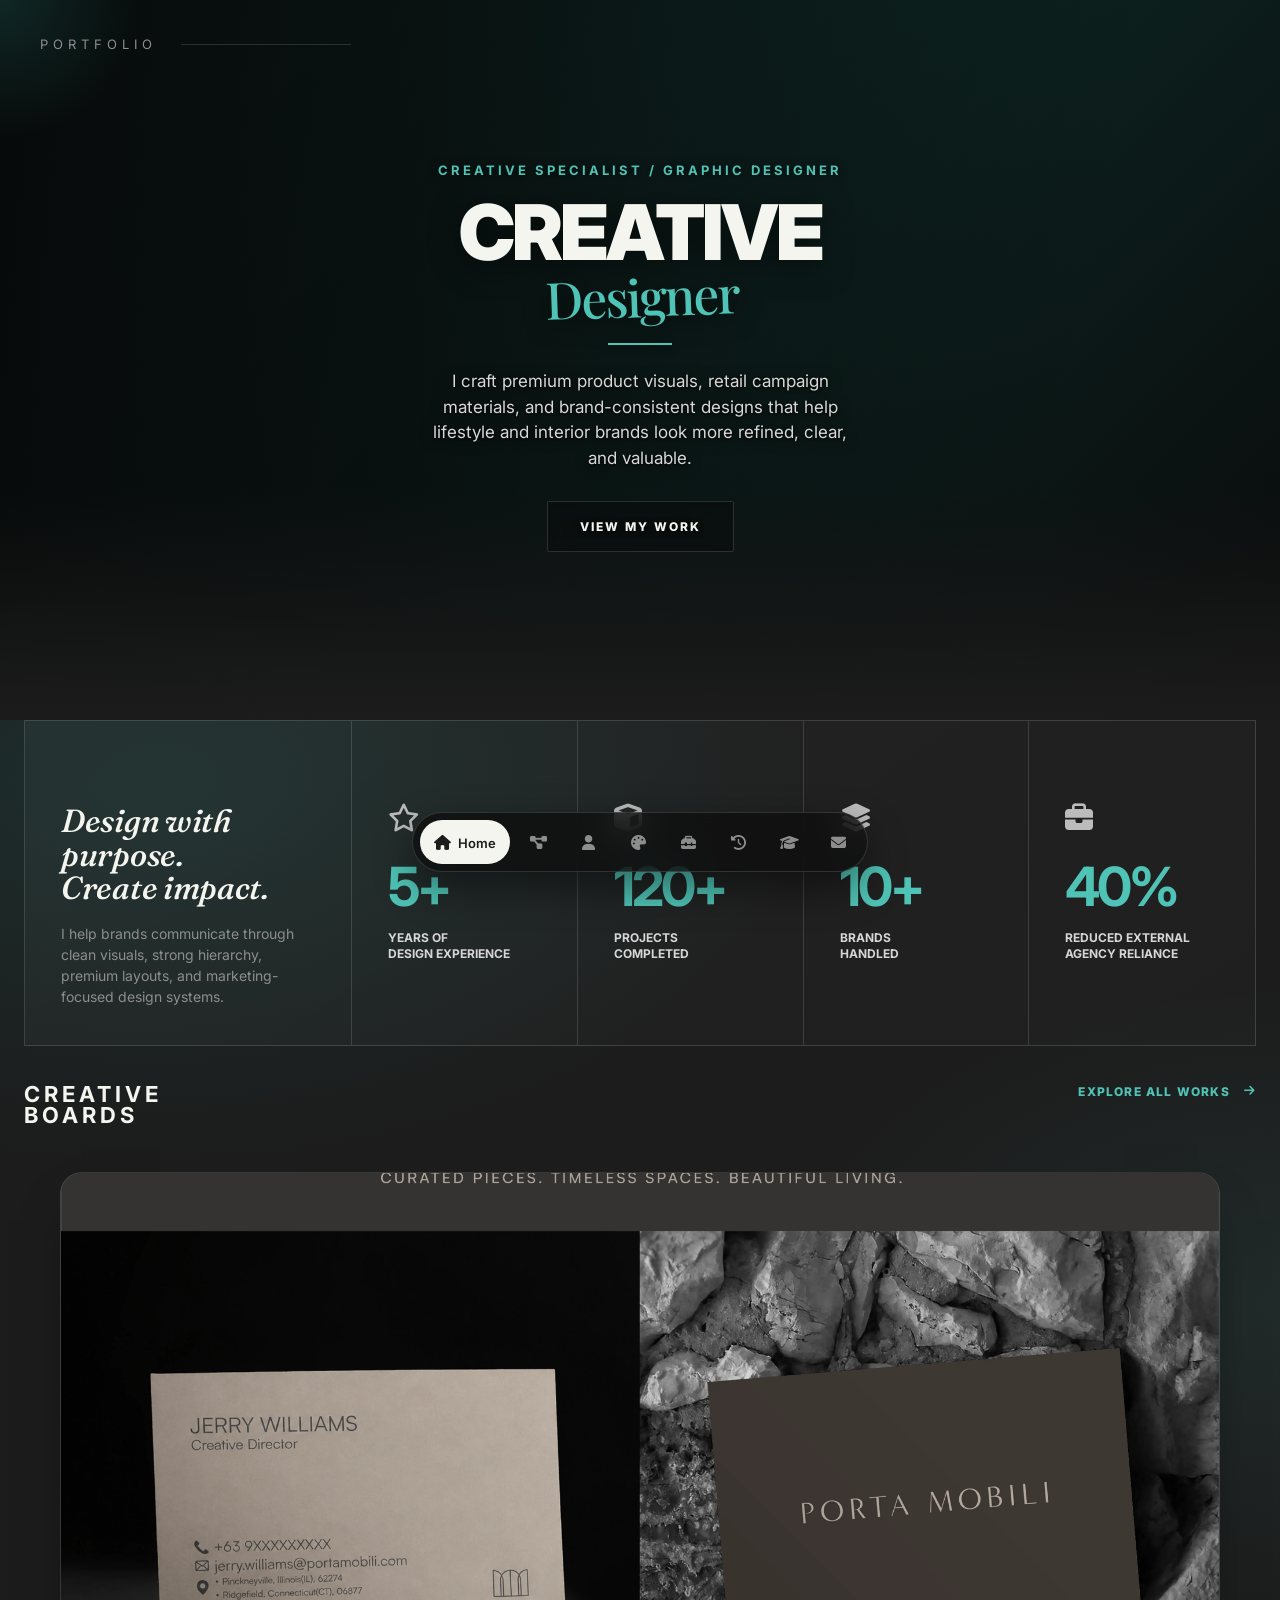
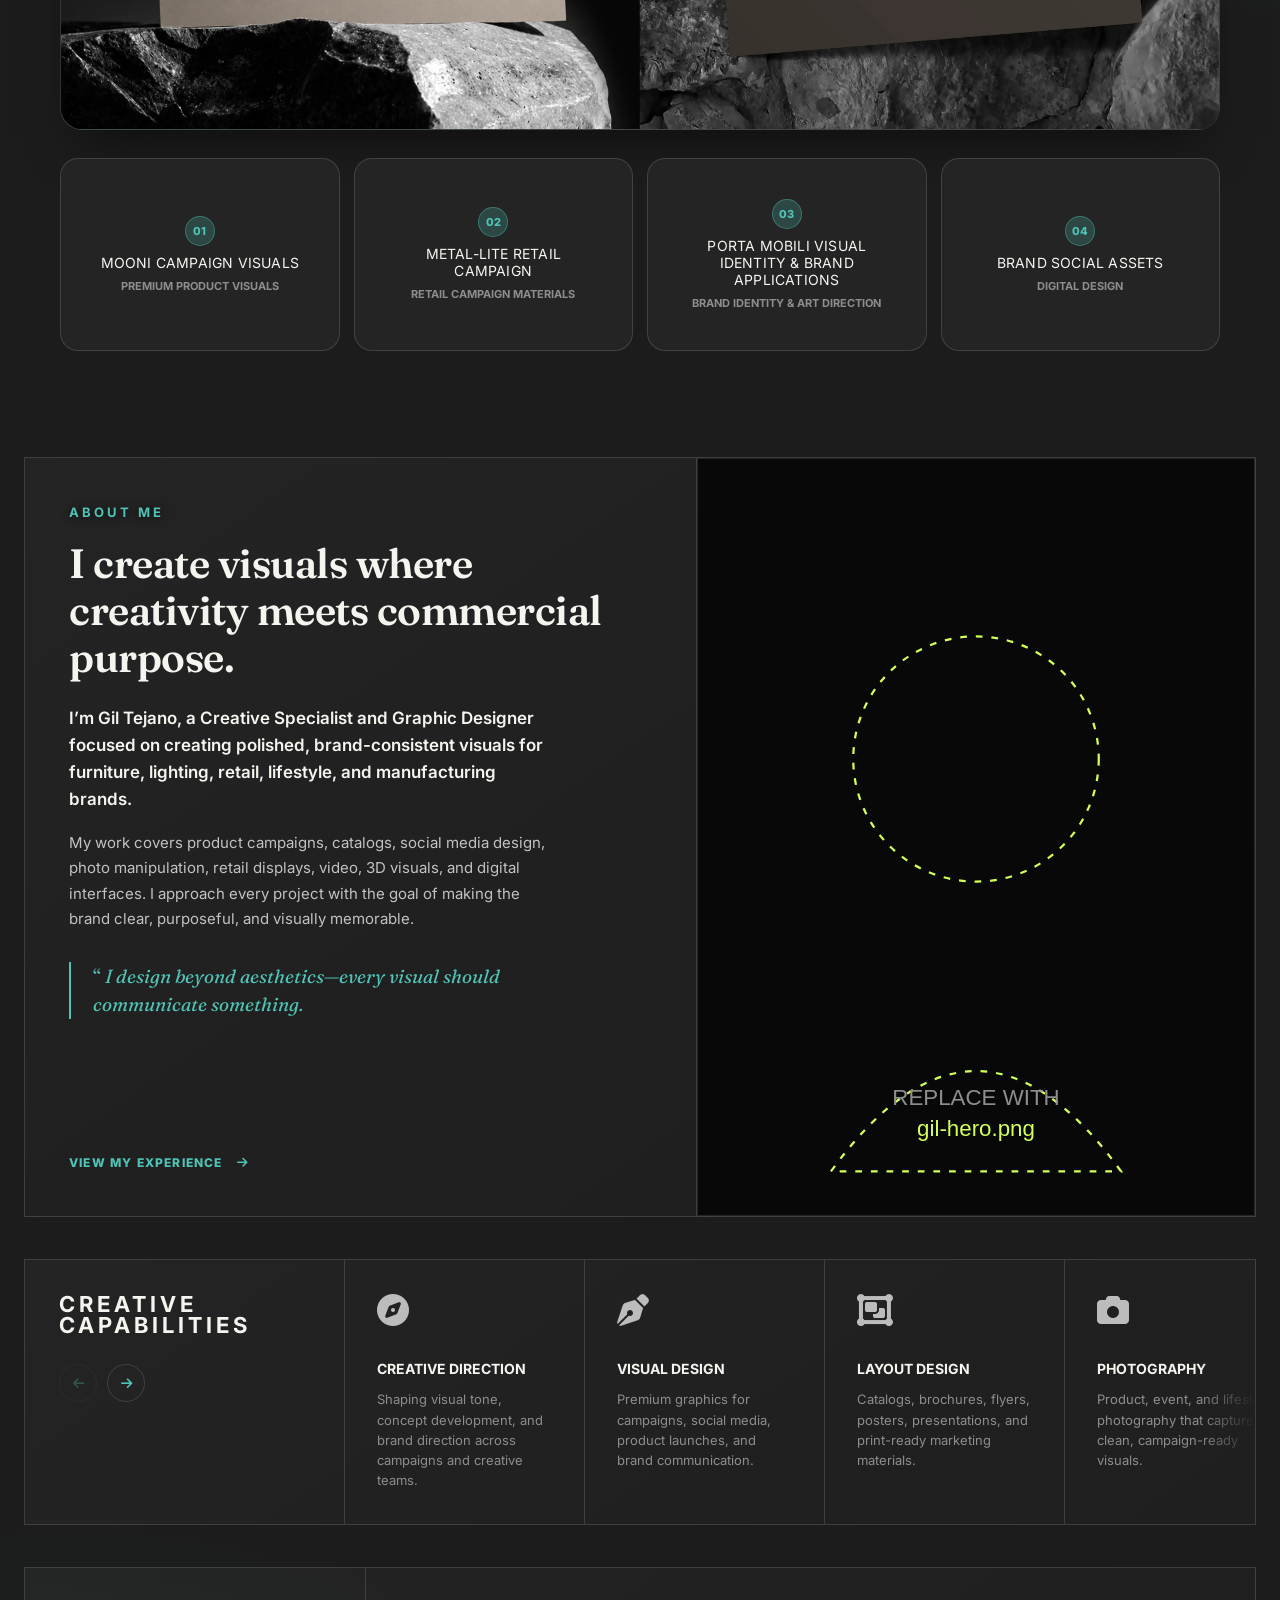
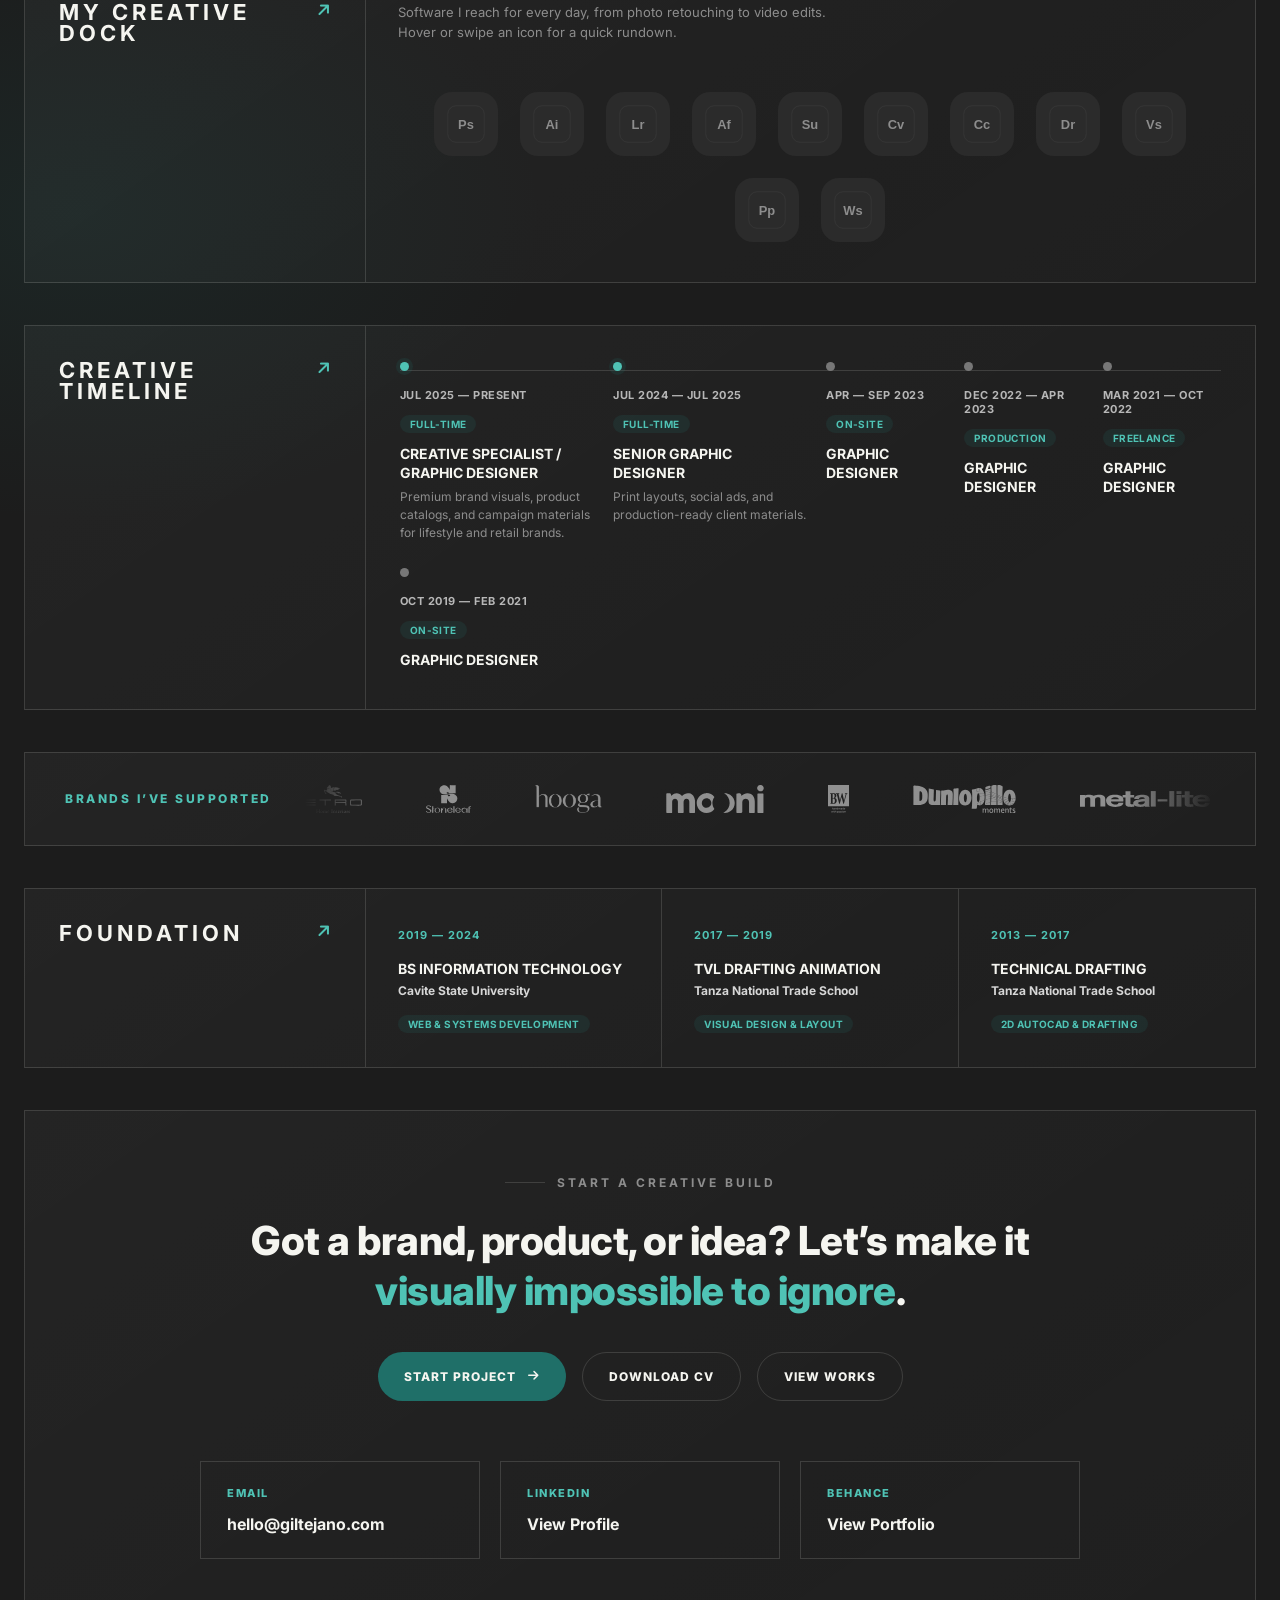
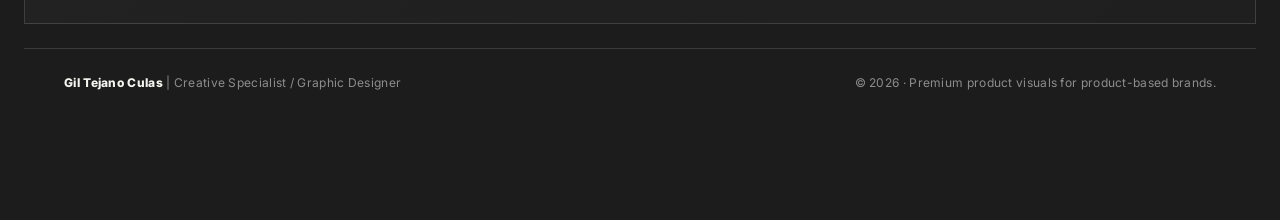
==== commit 6556721e: "Update portfolio" ====
--- a/index.html
+++ b/index.html
@@ -162,12 +162,14 @@
     </section>
 
     <!-- CREATIVE BOARDS
-         These 4 cards are the no-JS fallback (plain links straight to each
-         project page). With JS enabled, js/projects.js overwrites .cb-list
-         with cards built from data/projects-data.js and drives the
-         .cb-preview panel (ambient shuffle + per-project gallery) - edit
-         that data file to add, remove, or reorder projects, and update the
-         cards below to match so the fallback stays in sync. -->
+         Stacked composition: a dominant .cb-preview pane on top, four
+         equal-width .cb-card selectors in a row underneath. The cards
+         below are the no-JS fallback (plain links straight to each
+         project page). With JS enabled, js/projects.js overwrites
+         .cb-list with cards built from data/projects-data.js and drives
+         the .cb-preview pane (ambient crossfade + per-project marquee) -
+         edit that data file to add, remove, or reorder projects, and
+         update the cards below to match so the fallback stays in sync. -->
     <section class="projects-section" id="projects">
       <div class="section-heading">
         <h2>
@@ -182,75 +184,56 @@
       </div>
 
       <div class="cb-layout">
+        <div class="cb-preview" id="cbPreview" aria-live="polite">
+          <div class="cb-preview-shuffle" id="cbShuffle" aria-hidden="true">
+            <div class="cb-shuffle-layer"></div>
+            <div class="cb-shuffle-layer"></div>
+          </div>
+          <div class="cb-preview-gallery" id="cbGallery">
+            <div class="cb-gallery-track" id="cbGalleryTrack"></div>
+          </div>
+        </div>
+
         <div class="cb-list" id="cbList">
           <a class="cb-card" href="pages/project-mooni-campaign.html" aria-label="View project: Mooni Campaign Visuals">
-            <span class="cb-card-thumb">
-              <img src="assets/images/projects/project-visual-01.svg" alt="" width="120" height="120" loading="lazy" />
-            </span>
-            <span class="cb-card-body">
-              <span class="cb-card-number">01</span>
-              <span class="cb-card-text">
-                <span class="cb-card-title">Mooni Campaign Visuals</span>
-                <span class="cb-card-category">Premium Product Visuals</span>
-              </span>
-            </span>
+            <span class="cb-card-active-dot" aria-hidden="true"></span>
+            <span class="cb-card-number">01</span>
+            <span class="cb-card-title">Mooni Campaign Visuals</span>
+            <span class="cb-card-category">Premium Product Visuals</span>
             <span class="cb-card-open">
               Open <i class="fa-solid fa-arrow-right" aria-hidden="true"></i>
             </span>
           </a>
 
           <a class="cb-card" href="pages/project-metal-lite-campaign.html" aria-label="View project: Metal-Lite Retail Campaign">
-            <span class="cb-card-thumb">
-              <img src="assets/images/projects/project-visual-02.svg" alt="" width="120" height="120" loading="lazy" />
-            </span>
-            <span class="cb-card-body">
-              <span class="cb-card-number">02</span>
-              <span class="cb-card-text">
-                <span class="cb-card-title">Metal-Lite Retail Campaign</span>
-                <span class="cb-card-category">Retail Campaign Materials</span>
-              </span>
-            </span>
+            <span class="cb-card-active-dot" aria-hidden="true"></span>
+            <span class="cb-card-number">02</span>
+            <span class="cb-card-title">Metal-Lite Retail Campaign</span>
+            <span class="cb-card-category">Retail Campaign Materials</span>
             <span class="cb-card-open">
               Open <i class="fa-solid fa-arrow-right" aria-hidden="true"></i>
             </span>
           </a>
 
           <a class="cb-card" href="pages/project-hooga-catalog.html" aria-label="View project: Porta Mobili Visual Identity &amp; Brand Applications">
-            <span class="cb-card-thumb">
-              <img src="assets/images/projects/project-visual-03.svg" alt="" width="120" height="120" loading="lazy" />
-            </span>
-            <span class="cb-card-body">
-              <span class="cb-card-number">03</span>
-              <span class="cb-card-text">
-                <span class="cb-card-title">Porta Mobili Visual Identity &amp; Brand Applications</span>
-                <span class="cb-card-category">Brand Identity &amp; Art Direction</span>
-              </span>
-            </span>
+            <span class="cb-card-active-dot" aria-hidden="true"></span>
+            <span class="cb-card-number">03</span>
+            <span class="cb-card-title">Porta Mobili Visual Identity &amp; Brand Applications</span>
+            <span class="cb-card-category">Brand Identity &amp; Art Direction</span>
             <span class="cb-card-open">
               Open <i class="fa-solid fa-arrow-right" aria-hidden="true"></i>
             </span>
           </a>
 
           <a class="cb-card" href="pages/project.html?id=brand-social-assets" aria-label="View project: Brand Social Assets">
-            <span class="cb-card-thumb">
-              <img src="assets/images/projects/project-visual-04.svg" alt="" width="120" height="120" loading="lazy" />
-            </span>
-            <span class="cb-card-body">
-              <span class="cb-card-number">04</span>
-              <span class="cb-card-text">
-                <span class="cb-card-title">Brand Social Assets</span>
-                <span class="cb-card-category">Digital Design</span>
-              </span>
-            </span>
+            <span class="cb-card-active-dot" aria-hidden="true"></span>
+            <span class="cb-card-number">04</span>
+            <span class="cb-card-title">Brand Social Assets</span>
+            <span class="cb-card-category">Digital Design</span>
             <span class="cb-card-open">
               Open <i class="fa-solid fa-arrow-right" aria-hidden="true"></i>
             </span>
           </a>
-        </div>
-
-        <div class="cb-preview" id="cbPreview" aria-live="polite">
-          <div class="cb-preview-shuffle" id="cbShuffle"></div>
-          <div class="cb-preview-gallery" id="cbGallery"></div>
         </div>
       </div>
     </section>
--- a/css/style.css
+++ b/css/style.css
@@ -524,68 +524,80 @@
 
 /* ================================
    CREATIVE BOARDS - controller + preview
-   Split-screen layout: .cb-list is a flat, simplified card stack that
-   acts as a controller (select a project, then confirm with Open) for
-   the dominant .cb-preview pane beside it. Two preview states live
-   stacked on top of each other inside .cb-preview and are crossfaded
-   by toggling .is-gallery-mode on the pane itself: .cb-preview-shuffle
-   (ambient, mixed-project, auto-advancing) and .cb-preview-gallery
-   (the selected project's own images, vertically scrollable).
+   Centered vertical composition: a dominant .cb-preview pane on top,
+   four equal-width .cb-card selectors in a row underneath, acting as
+   a controller (select a project, then confirm with Open) for the
+   pane above. Two preview states live stacked on top of each other
+   inside .cb-preview and are crossfaded by toggling .is-gallery-mode
+   on the pane itself: .cb-preview-shuffle (ambient, one random image
+   at a time, cross-fading) and .cb-preview-gallery (the selected
+   project's own images, in one continuously looping vertical drift,
+   flush with no gaps between tiles).
+   Neither preview state exposes arrows, dots, a scrollbar, or drag -
+   both are fully automatic.
 ================================ */
 .cb-layout {
+  display: flex;
+  flex-direction: column;
+  gap: 28px;
+  max-width: 1600px;
+  margin: 0 auto;
+  padding: 24px clamp(4px, 3vw, 36px) 64px;
+}
+
+.cb-list {
   display: grid;
-  grid-template-columns: minmax(300px, 380px) 1fr;
-  align-items: start;
-  gap: 32px;
-  padding: 24px clamp(4px, 3vw, 36px) 64px;
-}
-
-.cb-list {
-  display: flex;
-  flex-direction: column;
+  grid-template-columns: repeat(4, 1fr);
   gap: 14px;
 }
 
 .cb-card {
   position: relative;
   display: flex;
-  align-items: center;
+  min-height: 168px;
   border-radius: 18px;
   background: var(--panel);
   border: 1px solid var(--line);
+  text-decoration: none;
   transition: border-color 0.35s ease, background 0.35s ease,
     transform 0.35s cubic-bezier(0.16, 1, 0.3, 1), opacity 0.35s ease;
 }
 
-.cb-card {
-  text-decoration: none;
-}
-
 /* .cb-card-select is only present in the JS-enhanced markup (the
-   no-JS fallback has thumb/body as direct children of the <a class="
-   cb-card"> instead) - it's a real flex box, not display:contents,
-   so it keeps a proper hit-testing/focus box for click, tap, and
-   assistive tech instead of being invisible to them. */
+   no-JS fallback has the number/title/category as direct children of
+   the <a class="cb-card"> instead) - it's a real flex box, not
+   display:contents, so it keeps a proper hit-testing/focus box for
+   click, tap, and assistive tech instead of being invisible to them. */
 .cb-card-select {
-  display: flex;
-  align-items: center;
-  flex: 1;
-  min-width: 0;
   appearance: none;
   background: none;
   border: none;
   padding: 0;
   margin: 0;
   font: inherit;
-  text-align: left;
   color: inherit;
   cursor: pointer;
+}
+
+.cb-card-select,
+.cb-card {
+  flex: 1;
+  min-width: 0;
+  display: flex;
+  flex-direction: column;
+  align-items: center;
+  justify-content: center;
+  text-align: center;
+  gap: 8px;
+  padding: 20px 18px;
+  transition: padding-bottom 0.3s ease;
 }
 
 .cb-card:hover,
 .cb-card:focus-within {
   border-color: rgba(79, 195, 181, 0.4);
-  transform: translateY(-2px);
+  transform: translateY(-3px) scale(1.015);
+  cursor: pointer;
 }
 
 .cb-card:focus-visible,
@@ -601,51 +613,39 @@
   box-shadow: 0 18px 40px -22px rgba(0, 0, 0, 0.55);
 }
 
+/* Reserve room for the Open pill once it's revealed, so it never
+   overlaps the number/title/category above it. */
+.cb-card.is-selected {
+  padding-bottom: 52px;
+}
+
 .cb-list.has-selection .cb-card:not(.is-selected) {
   opacity: 0.55;
 }
 
-.cb-card-thumb {
-  flex-shrink: 0;
-  width: 64px;
-  height: 64px;
-  margin: 16px 0 16px 16px;
-  border-radius: 12px;
-  overflow: hidden;
-  background: var(--panel-soft);
-}
-
-.cb-card-thumb img {
-  width: 100%;
-  height: 100%;
-  object-fit: cover;
-  filter: saturate(0.8) brightness(0.9);
-  transition: filter 0.35s ease;
-}
-
-.cb-card:hover .cb-card-thumb img,
-.cb-card.is-selected .cb-card-thumb img {
-  filter: saturate(1) brightness(1);
-}
-
-.cb-card-body {
-  flex: 1;
-  min-width: 0;
-  display: flex;
-  align-items: center;
-  gap: 12px;
-  padding: 16px;
-  transition: padding-right 0.3s ease;
-}
-
-/* Reserve room for the Open pill once it's revealed, so it never
-   overlaps the title/category text instead of just sitting on top of it. */
-.cb-card.is-selected .cb-card-body {
-  padding-right: 96px;
+/* Small active indicator - a soft glowing dot, visible only once its
+   card is selected, independent of (and in addition to) the stronger
+   border/background so the selected state reads clearly at a glance. */
+.cb-card-active-dot {
+  position: absolute;
+  top: 14px;
+  right: 14px;
+  width: 8px;
+  height: 8px;
+  border-radius: 50%;
+  background: var(--accent-light);
+  box-shadow: 0 0 0 4px rgba(79, 195, 181, 0.22);
+  opacity: 0;
+  transform: scale(0.6);
+  transition: opacity 0.3s ease, transform 0.3s cubic-bezier(0.16, 1, 0.3, 1);
+}
+
+.cb-card.is-selected .cb-card-active-dot {
+  opacity: 1;
+  transform: scale(1);
 }
 
 .cb-card-number {
-  flex-shrink: 0;
   display: flex;
   align-items: center;
   justify-content: center;
@@ -659,13 +659,6 @@
   font-weight: 800;
 }
 
-.cb-card-text {
-  min-width: 0;
-  display: flex;
-  flex-direction: column;
-  gap: 3px;
-}
-
 .cb-card-title {
   font-size: 14px;
   text-transform: uppercase;
@@ -682,11 +675,11 @@
 /* The "Open" pill - revealed only once its card is selected, so the
    first click always previews and the second (this) commits to the
    full project page. Absolutely positioned so its reveal never
-   reflows the card or its neighbours. */
+   reflows the rest of the card. */
 .cb-card-open {
   position: absolute;
-  right: 14px;
-  top: 50%;
+  left: 50%;
+  bottom: 16px;
   z-index: 2;
   display: inline-flex;
   align-items: center;
@@ -700,14 +693,14 @@
   letter-spacing: 0.5px;
   text-transform: uppercase;
   opacity: 0;
-  transform: translateY(-50%) scale(0.85);
+  transform: translate(-50%, 6px) scale(0.85);
   pointer-events: none;
   transition: opacity 0.3s ease, transform 0.3s cubic-bezier(0.16, 1, 0.3, 1);
 }
 
 .cb-card.is-selected .cb-card-open {
   opacity: 1;
-  transform: translateY(-50%) scale(1);
+  transform: translate(-50%, 0) scale(1);
   pointer-events: auto;
 }
 
@@ -718,11 +711,11 @@
 
 /* --- Preview pane: shuffle + gallery panels stacked and crossfaded --- */
 .cb-preview {
-  position: sticky;
-  top: 24px;
-  min-height: 460px;
-  height: 60vh;
-  max-height: 640px;
+  position: relative;
+  width: 100%;
+  min-height: 420px;
+  height: 62vh;
+  max-height: 680px;
   border-radius: 22px;
   overflow: hidden;
   background: linear-gradient(165deg, rgba(79, 195, 181, 0.12) 0%, rgba(36, 40, 39, 0.6) 45%, rgba(15, 17, 17, 0.92) 100%);
@@ -735,7 +728,7 @@
   position: absolute;
   inset: 0;
   opacity: 1;
-  transition: opacity 0.4s ease;
+  transition: opacity 0.6s ease;
 }
 
 .cb-preview.is-gallery-mode .cb-preview-shuffle {
@@ -753,65 +746,105 @@
   pointer-events: auto;
 }
 
-/* Ambient mode: a horizontally scrollable, scroll-snapped strip the
-   user can drag/scroll through manually - the same mechanism JS uses
-   to auto-advance (scrollTo), so "slow auto rotation" and "let the
-   user browse manually" share one implementation instead of two. */
+/* Ambient mode: two stacked layers cross-fade between random images -
+   no scroll container, no drag, nothing for a visitor to operate. */
 .cb-preview-shuffle {
-  display: flex;
-  height: 100%;
-  overflow-x: auto;
-  scroll-snap-type: x proximity;
-  cursor: grab;
-  scrollbar-width: none;
-}
-
-.cb-preview-shuffle::-webkit-scrollbar {
-  display: none;
-}
-
-.cb-preview-shuffle.is-dragging {
-  cursor: grabbing;
-  scroll-snap-type: none;
-}
-
-.cb-shuffle-slide {
-  position: relative;
-  flex: 0 0 100%;
-  height: 100%;
-  scroll-snap-align: start;
-}
-
-.cb-shuffle-slide img {
+  position: absolute;
+  inset: 0;
+  margin: 0;
+  padding: 0;
+}
+
+.cb-shuffle-layer {
+  position: absolute;
+  inset: 0;
+  margin: 0;
+  padding: 0;
+  opacity: 0;
+  transition: opacity 1.8s ease;
+}
+
+.cb-shuffle-layer.is-active {
+  opacity: 1;
+}
+
+.cb-shuffle-layer img,
+.cb-shuffle-layer .pd-placeholder {
   width: 100%;
   height: 100%;
+  margin: 0;
+  padding: 0;
+}
+
+.cb-shuffle-layer img {
+  display: block;
   object-fit: cover;
-  pointer-events: none;
-}
-
-/* Selected-project mode: the project's own images, stacked vertically
-   and scrollable without leaving the section. */
+  border-radius: 0;
+}
+
+/* Selected-project mode: the project's own images, each at full
+   preview-area width and its own natural height (width: 100%,
+   height: auto - never cropped or letterboxed), stacked directly on
+   top of one another with no gap, margin, or padding between them.
+   The stack drifts slowly upward and loops seamlessly (the track's
+   content is duplicated once in JS; translating exactly one
+   original-length distance (-50%) lands back on an identical frame,
+   so the loop point is invisible - this works regardless of each
+   image's real height, since the -50% resolves against the track's
+   own rendered height at layout time). Purely CSS-driven - nothing
+   for a visitor to grab, drag, or click. */
 .cb-preview-gallery {
+  overflow: hidden;
+  margin: 0;
+  padding: 0;
+}
+
+.cb-gallery-track {
   display: flex;
   flex-direction: column;
-  gap: 3px;
-  overflow-y: auto;
-  scroll-snap-type: y proximity;
+  width: 100%;
+  height: max-content;
+  margin: 0;
+  padding: 0;
+  gap: 0;
+}
+
+.cb-gallery-track.is-looping {
+  animation: cb-marquee var(--cb-marquee-duration, 20s) linear infinite;
+}
+
+@keyframes cb-marquee {
+  from {
+    transform: translateY(0);
+  }
+  to {
+    transform: translateY(-50%);
+  }
 }
 
 .cb-gallery-tile {
   position: relative;
-  flex-shrink: 0;
   width: 100%;
+  margin: 0;
+  padding: 0;
+  overflow: hidden;
+  border-radius: 0;
+}
+
+/* Placeholder tiles have no real image to derive a height from, so
+   they keep a sensible fixed shape - real photos below size purely
+   from their own proportions. */
+.cb-gallery-tile--placeholder {
   aspect-ratio: 4 / 3;
-  overflow: hidden;
-  scroll-snap-align: start;
 }
 
 .cb-gallery-tile img {
+  display: block;
   width: 100%;
-  height: 100%;
-  object-fit: cover;
+  height: auto;
+  margin: 0;
+  padding: 0;
+  border-radius: 0;
 }
 
 /* ================================
--- a/css/animations.css
+++ b/css/animations.css
@@ -155,11 +155,16 @@
 
 @media (prefers-reduced-motion: reduce) {
   .cb-card,
-  .cb-card-thumb img,
+  .cb-card-active-dot,
   .cb-card-open,
   .cb-preview-shuffle,
-  .cb-preview-gallery {
+  .cb-preview-gallery,
+  .cb-shuffle-layer {
     transition: none;
+  }
+
+  .cb-gallery-track.is-looping {
+    animation: none;
   }
 }
 
--- a/css/responsive.css
+++ b/css/responsive.css
@@ -42,13 +42,8 @@
   }
 
   /* Creative Board cards: nothing important may depend on :hover, which
-     doesn't exist here - the thumbnail reads at full clarity at rest
-     instead of needing a hover to sharpen, and a tap gives brief
-     press feedback instead of relying on a hover lift. */
-  .cb-card-thumb img {
-    filter: saturate(1) brightness(1);
-  }
-
+     doesn't exist here - a tap gives brief press feedback instead of
+     relying on a hover lift. */
   .cb-card:active {
     transform: translateY(-1px) scale(0.99);
     transition-duration: 0.15s;
@@ -397,7 +392,7 @@
     font-size: 11px;
   }
 
-  /* --- Creative Boards: swipeable card row above a stacked preview --- */
+  /* --- Creative Boards: full-width preview above a swipeable card row --- */
   .projects-section {
     padding: 0;
   }
@@ -423,14 +418,21 @@
   }
 
   .cb-layout {
-    grid-template-columns: 1fr;
     gap: 18px;
     padding: 0 0 8px;
   }
 
-  /* Cards become a horizontally swipeable row instead of a controller
-     list - touch gestures do the selecting, no small arrows needed. */
+  .cb-preview {
+    margin: 0 var(--mobile-gutter);
+    width: auto;
+    height: 52vh;
+    min-height: 320px;
+  }
+
+  /* Cards become a horizontally swipeable row instead of an equal-width
+     grid - touch gestures do the selecting, no small arrows needed. */
   .cb-list {
+    display: flex;
     flex-direction: row;
     overflow-x: auto;
     scroll-snap-type: x mandatory;
@@ -445,21 +447,8 @@
 
   .cb-card {
     flex: 0 0 78%;
+    min-height: 140px;
     scroll-snap-align: start;
-  }
-
-  /* The preview no longer sticks to the viewport once it's stacked
-     below a swipeable row - sticky here would just pin it awkwardly
-     mid-scroll. Stays position: relative (not static) since its
-     shuffle/gallery panes are position: absolute and need it as their
-     containing block. */
-  .cb-preview {
-    position: relative;
-    top: auto;
-    margin: 0 var(--mobile-gutter);
-    width: auto;
-    height: 60vh;
-    min-height: 360px;
   }
 
   /* --- Capabilities carousel --- */
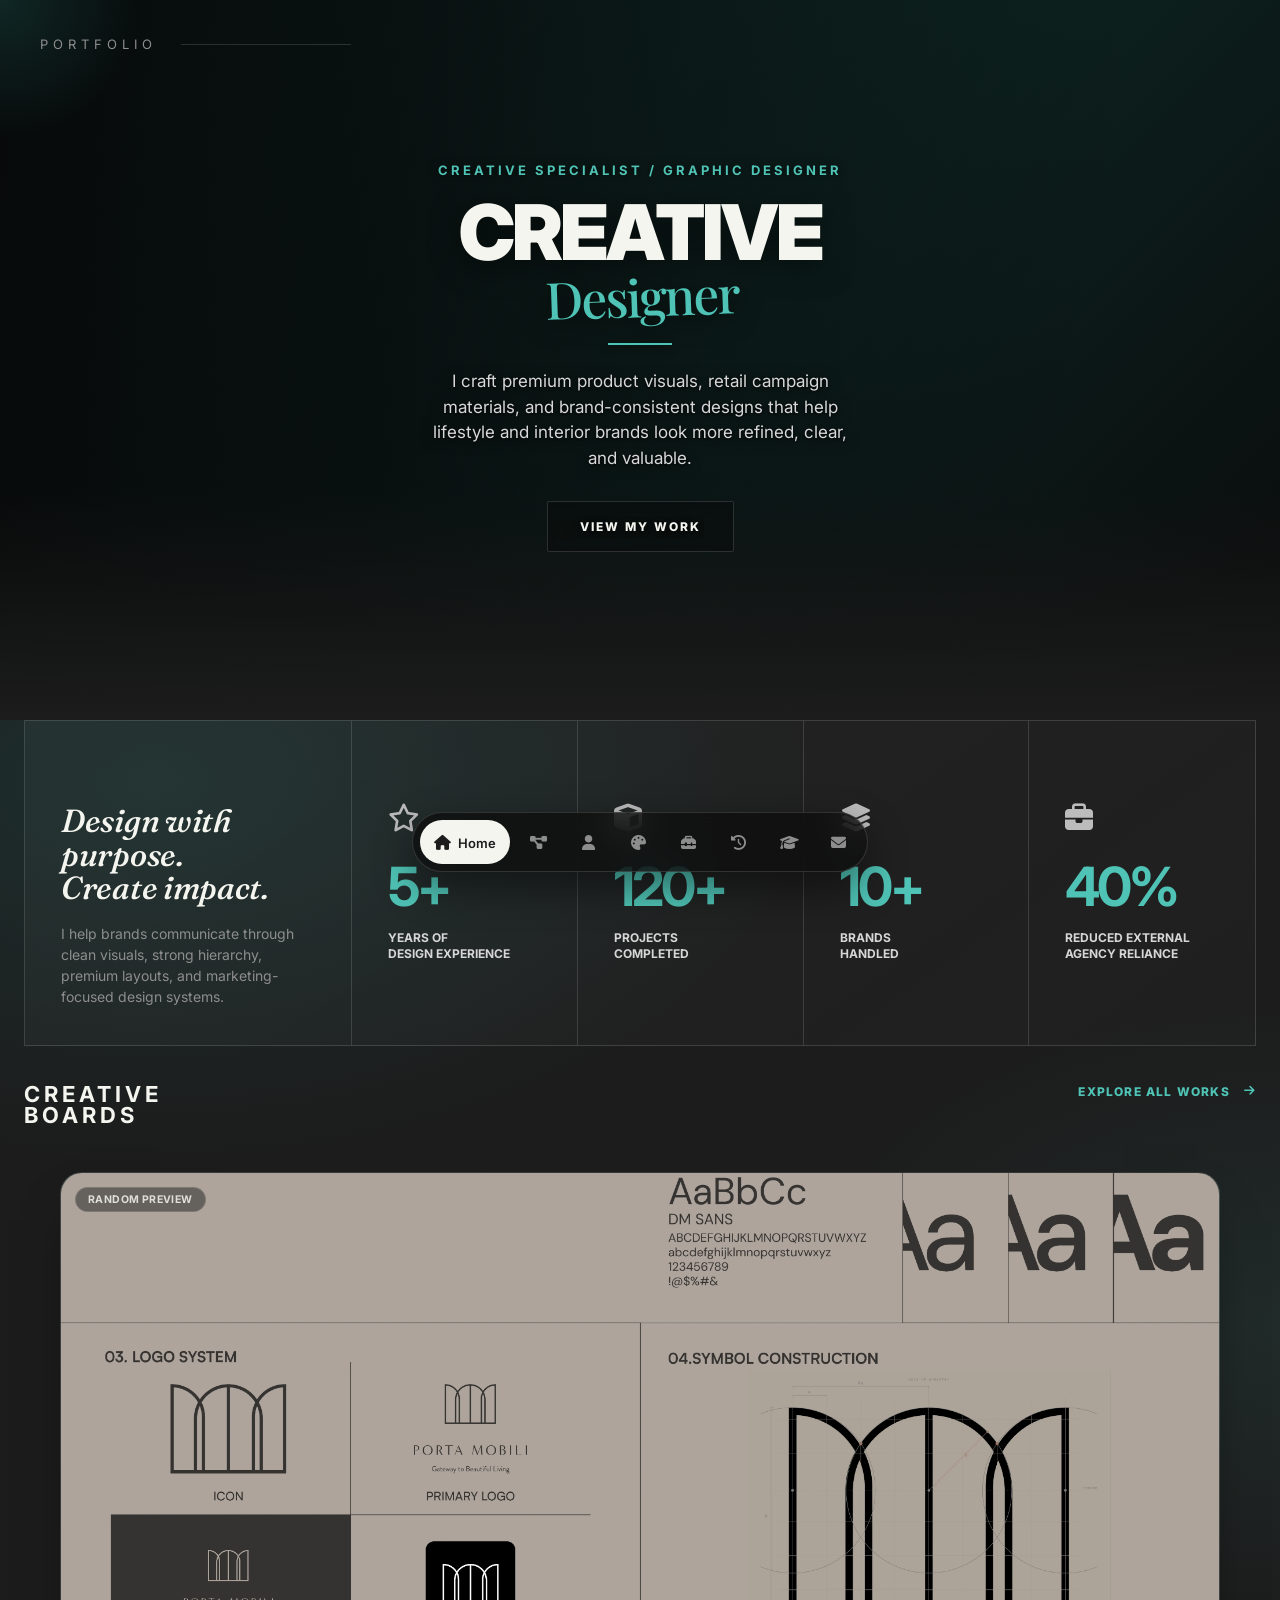
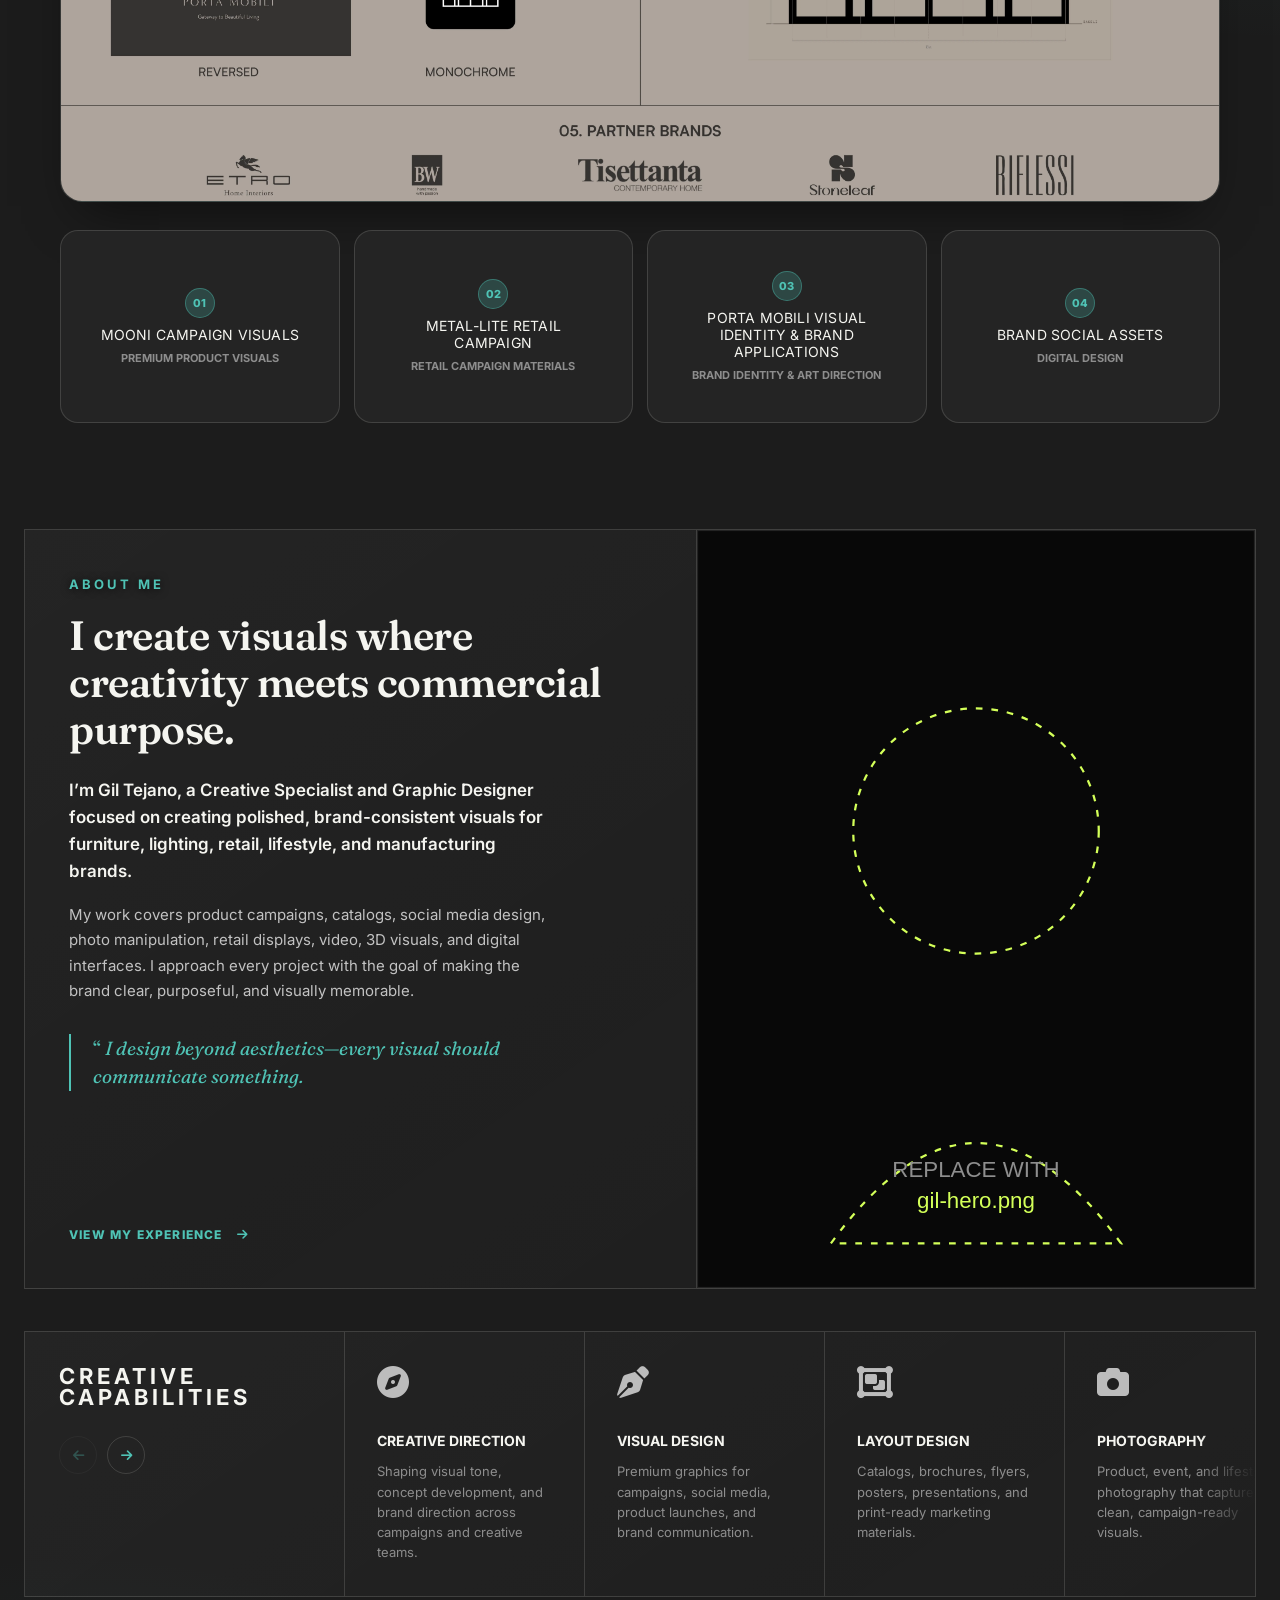
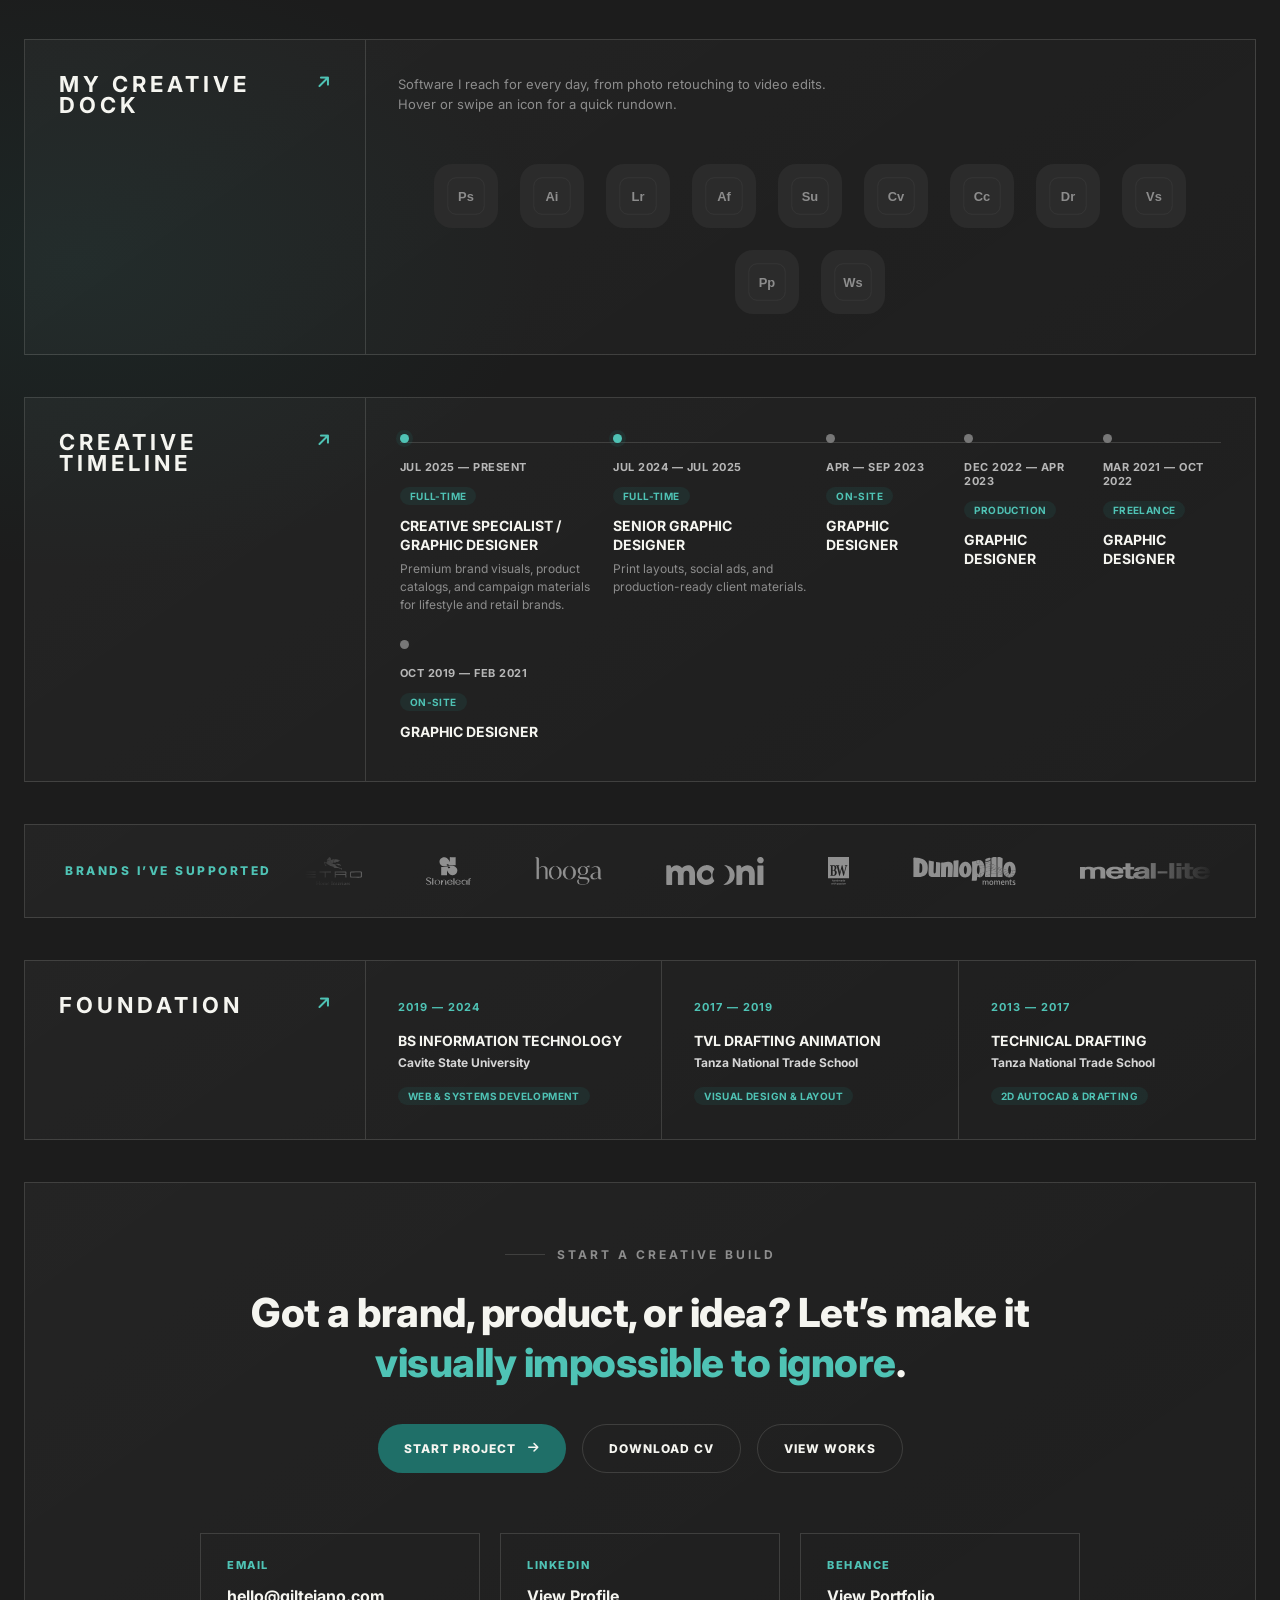
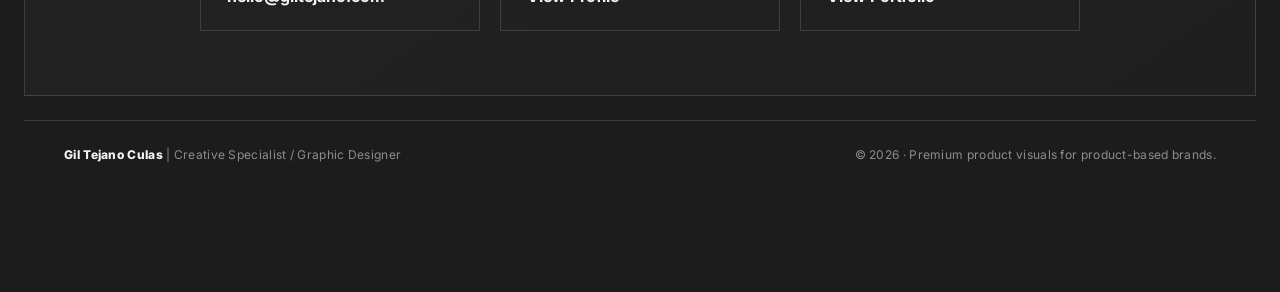
==== commit 0fc9d090: "Update portfolio" ====
--- a/index.html
+++ b/index.html
@@ -185,6 +185,7 @@
 
       <div class="cb-layout">
         <div class="cb-preview" id="cbPreview" aria-live="polite">
+          <span class="cb-preview-status" id="cbPreviewStatus">Random Preview</span>
           <div class="cb-preview-shuffle" id="cbShuffle" aria-hidden="true">
             <div class="cb-shuffle-layer"></div>
             <div class="cb-shuffle-layer"></div>
@@ -201,7 +202,7 @@
             <span class="cb-card-title">Mooni Campaign Visuals</span>
             <span class="cb-card-category">Premium Product Visuals</span>
             <span class="cb-card-open">
-              Open <i class="fa-solid fa-arrow-right" aria-hidden="true"></i>
+              Open Project <span class="cb-card-open-arrow" aria-hidden="true">&#8599;</span>
             </span>
           </a>
 
@@ -211,7 +212,7 @@
             <span class="cb-card-title">Metal-Lite Retail Campaign</span>
             <span class="cb-card-category">Retail Campaign Materials</span>
             <span class="cb-card-open">
-              Open <i class="fa-solid fa-arrow-right" aria-hidden="true"></i>
+              Open Project <span class="cb-card-open-arrow" aria-hidden="true">&#8599;</span>
             </span>
           </a>
 
@@ -221,7 +222,7 @@
             <span class="cb-card-title">Porta Mobili Visual Identity &amp; Brand Applications</span>
             <span class="cb-card-category">Brand Identity &amp; Art Direction</span>
             <span class="cb-card-open">
-              Open <i class="fa-solid fa-arrow-right" aria-hidden="true"></i>
+              Open Project <span class="cb-card-open-arrow" aria-hidden="true">&#8599;</span>
             </span>
           </a>
 
@@ -231,7 +232,7 @@
             <span class="cb-card-title">Brand Social Assets</span>
             <span class="cb-card-category">Digital Design</span>
             <span class="cb-card-open">
-              Open <i class="fa-solid fa-arrow-right" aria-hidden="true"></i>
+              Open Project <span class="cb-card-open-arrow" aria-hidden="true">&#8599;</span>
             </span>
           </a>
         </div>
--- a/css/style.css
+++ b/css/style.css
@@ -607,10 +607,15 @@
   border-radius: 18px;
 }
 
+/* Border goes from 1px to 2px on selection; every .cb-card sizes with
+   box-sizing: border-box (global reset), so the card's outer footprint
+   - and the grid around it - never shifts, only its inner content area
+   tightens by a single imperceptible pixel. */
 .cb-card.is-selected {
   border-color: var(--accent-light);
-  background: var(--accent-soft);
-  box-shadow: 0 18px 40px -22px rgba(0, 0, 0, 0.55);
+  border-width: 2px;
+  background: linear-gradient(165deg, rgba(79, 195, 181, 0.18) 0%, var(--accent-soft) 55%, var(--panel) 100%);
+  box-shadow: 0 0 0 3px rgba(79, 195, 181, 0.16), 0 18px 40px -22px rgba(0, 0, 0, 0.55);
 }
 
 /* Reserve room for the Open pill once it's revealed, so it never
@@ -620,7 +625,8 @@
 }
 
 .cb-list.has-selection .cb-card:not(.is-selected) {
-  opacity: 0.55;
+  opacity: 0.5;
+  filter: saturate(0.85);
 }
 
 /* Small active indicator - a soft glowing dot, visible only once its
@@ -630,11 +636,11 @@
   position: absolute;
   top: 14px;
   right: 14px;
-  width: 8px;
-  height: 8px;
+  width: 9px;
+  height: 9px;
   border-radius: 50%;
   background: var(--accent-light);
-  box-shadow: 0 0 0 4px rgba(79, 195, 181, 0.22);
+  box-shadow: 0 0 0 5px rgba(79, 195, 181, 0.26), 0 0 10px 1px rgba(79, 195, 181, 0.5);
   opacity: 0;
   transform: scale(0.6);
   transition: opacity 0.3s ease, transform 0.3s cubic-bezier(0.16, 1, 0.3, 1);
@@ -672,35 +678,43 @@
   text-transform: uppercase;
 }
 
-/* The "Open" pill - revealed only once its card is selected, so the
-   first click always previews and the second (this) commits to the
-   full project page. Absolutely positioned so its reveal never
-   reflows the rest of the card. */
+/* The "Open Project" pill - revealed only once its card is selected,
+   so the first click always previews and the second (this) commits to
+   the full case study. Pinned to the card's lower-right corner (not
+   centered) so its position reads consistently across every card, and
+   absolutely positioned so its reveal never reflows the rest of the
+   card. */
 .cb-card-open {
   position: absolute;
-  left: 50%;
-  bottom: 16px;
+  right: 14px;
+  bottom: 14px;
   z-index: 2;
   display: inline-flex;
   align-items: center;
-  gap: 8px;
-  padding: 8px 14px;
+  gap: 5px;
+  padding: 7px 12px;
   border-radius: 999px;
   background: var(--accent-light);
   color: #0c0c0c;
-  font-size: 11px;
-  font-weight: 800;
-  letter-spacing: 0.5px;
-  text-transform: uppercase;
+  font-size: 10.5px;
+  font-weight: 800;
+  letter-spacing: 0.4px;
+  text-transform: uppercase;
+  white-space: nowrap;
   opacity: 0;
-  transform: translate(-50%, 6px) scale(0.85);
+  transform: translateY(6px) scale(0.85);
   pointer-events: none;
   transition: opacity 0.3s ease, transform 0.3s cubic-bezier(0.16, 1, 0.3, 1);
 }
 
+.cb-card-open-arrow {
+  font-size: 12px;
+  line-height: 1;
+}
+
 .cb-card.is-selected .cb-card-open {
   opacity: 1;
-  transform: translate(-50%, 0) scale(1);
+  transform: translateY(0) scale(1);
   pointer-events: auto;
 }
 
@@ -714,8 +728,8 @@
   position: relative;
   width: 100%;
   min-height: 420px;
-  height: 62vh;
-  max-height: 680px;
+  height: 70vh;
+  max-height: 820px;
   border-radius: 22px;
   overflow: hidden;
   background: linear-gradient(165deg, rgba(79, 195, 181, 0.12) 0%, rgba(36, 40, 39, 0.6) 45%, rgba(15, 17, 17, 0.92) 100%);
@@ -723,6 +737,35 @@
   box-shadow: 0 26px 50px -22px rgba(0, 0, 0, 0.6);
 }
 
+/* Status label - clarifies what the pane is currently showing.
+   Pinned to the top-left corner only, well clear of the centered
+   subject of most preview images, with a translucent backdrop so it
+   stays legible over both light and dark photography without ever
+   reading as a heavy overlay. */
+.cb-preview-status {
+  position: absolute;
+  top: 14px;
+  left: 14px;
+  z-index: 3;
+  max-width: calc(100% - 28px);
+  padding: 5px 12px;
+  border-radius: 999px;
+  background: rgba(15, 17, 17, 0.45);
+  backdrop-filter: blur(6px);
+  -webkit-backdrop-filter: blur(6px);
+  border: 1px solid rgba(245, 245, 240, 0.16);
+  color: rgba(245, 245, 240, 0.85);
+  font-size: 10.5px;
+  font-weight: 700;
+  letter-spacing: 0.4px;
+  text-transform: uppercase;
+  white-space: nowrap;
+  overflow: hidden;
+  text-overflow: ellipsis;
+  pointer-events: none;
+  transition: opacity 0.3s ease;
+}
+
 .cb-preview-shuffle,
 .cb-preview-gallery {
   position: absolute;
@@ -761,7 +804,8 @@
   margin: 0;
   padding: 0;
   opacity: 0;
-  transition: opacity 1.8s ease;
+  background: var(--panel);
+  transition: opacity 2.6s ease;
 }
 
 .cb-shuffle-layer.is-active {
@@ -786,17 +830,23 @@
    preview-area width and its own natural height (width: 100%,
    height: auto - never cropped or letterboxed), stacked directly on
    top of one another with no gap, margin, or padding between them.
-   The stack drifts slowly upward and loops seamlessly (the track's
-   content is duplicated once in JS; translating exactly one
-   original-length distance (-50%) lands back on an identical frame,
-   so the loop point is invisible - this works regardless of each
-   image's real height, since the -50% resolves against the track's
-   own rendered height at layout time). Purely CSS-driven - nothing
-   for a visitor to grab, drag, or click. */
+   The stack eases slowly downward to reveal the rest of the images,
+   holds briefly at each end, then eases back up to the start - JS
+   measures the real scroll distance into --cb-drift-distance, and
+   since the animation's 100% keyframe is identical to its 0% (both
+   translateY(0)), the infinite loop lands back on itself with no
+   jump. Purely CSS-driven - nothing for a visitor to grab, drag, or
+   click. */
 .cb-preview-gallery {
   overflow: hidden;
   margin: 0;
   padding: 0;
+  /* Images show at their full, uncropped natural height (never
+     stretched to fill the pane), so a short stack can leave the lower
+     part of the pane exposed - a flat neutral panel color there reads
+     cleanly instead of letting the pane's teal-tinted gradient show
+     through and clash with the photography. */
+  background: var(--panel);
 }
 
 .cb-gallery-track {
@@ -809,16 +859,36 @@
   gap: 0;
 }
 
+/* animation-delay is the only "before it starts" wait - short and
+   fixed regardless of gallery length, so the selected project begins
+   drifting almost immediately instead of sitting still through a long
+   intro hold. The keyframes below hold only at the very end of each
+   lap (not the start too), so that delay is never doubled up with an
+   extra plateau once motion is already underway. */
 .cb-gallery-track.is-looping {
-  animation: cb-marquee var(--cb-marquee-duration, 20s) linear infinite;
+  animation: cb-marquee var(--cb-marquee-duration, 42s) ease-in-out infinite;
+  animation-delay: 0.6s;
+}
+
+/* Section is scrolled out of the viewport (js/projects.js toggles this
+   via IntersectionObserver) - pause the drift in place instead of
+   stopping it, so it picks back up from the same point rather than
+   restarting or jumping when the section scrolls back into view. */
+.cb-preview.is-offscreen .cb-gallery-track.is-looping {
+  animation-play-state: paused;
 }
 
 @keyframes cb-marquee {
-  from {
+  0% {
     transform: translateY(0);
   }
-  to {
-    transform: translateY(-50%);
+  46%,
+  54% {
+    transform: translateY(var(--cb-drift-distance, 0px));
+  }
+  96%,
+  100% {
+    transform: translateY(0);
   }
 }
 
--- a/css/responsive.css
+++ b/css/responsive.css
@@ -425,7 +425,7 @@
   .cb-preview {
     margin: 0 var(--mobile-gutter);
     width: auto;
-    height: 52vh;
+    height: 60vh;
     min-height: 320px;
   }
 
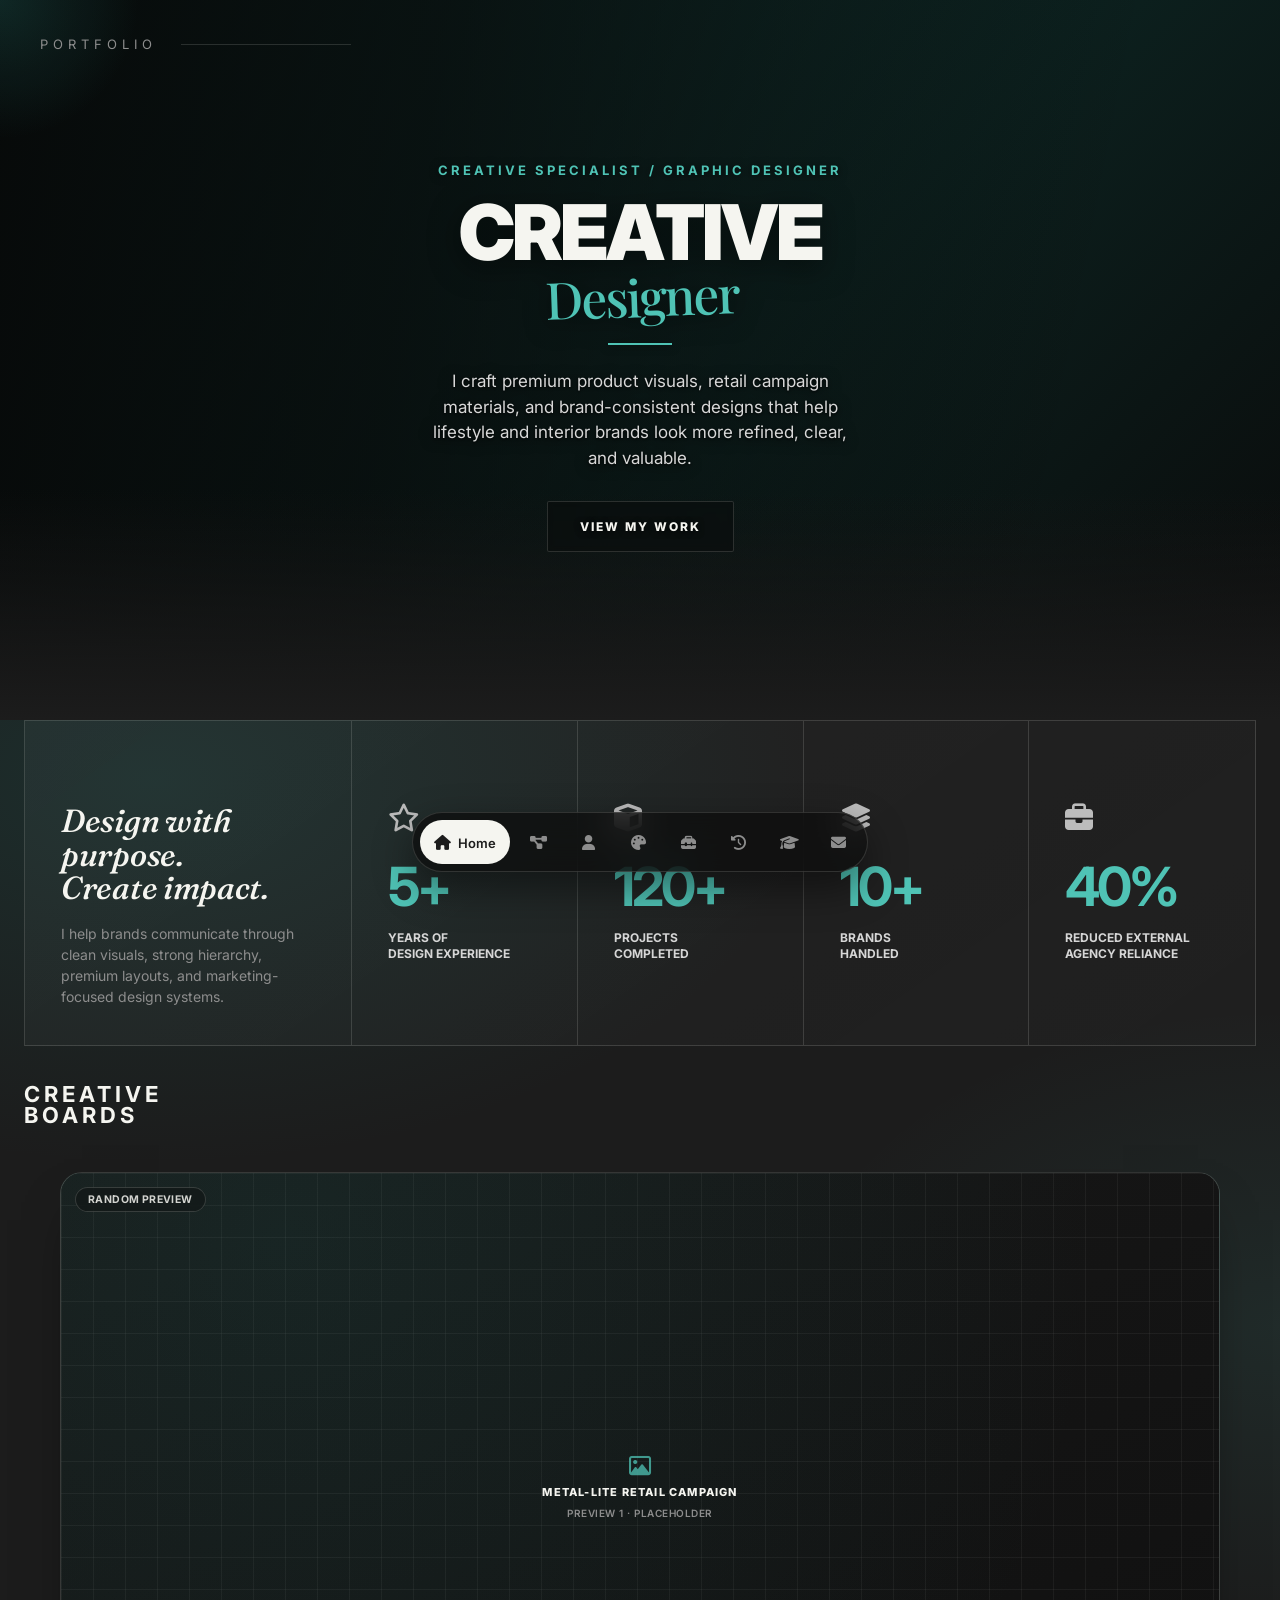
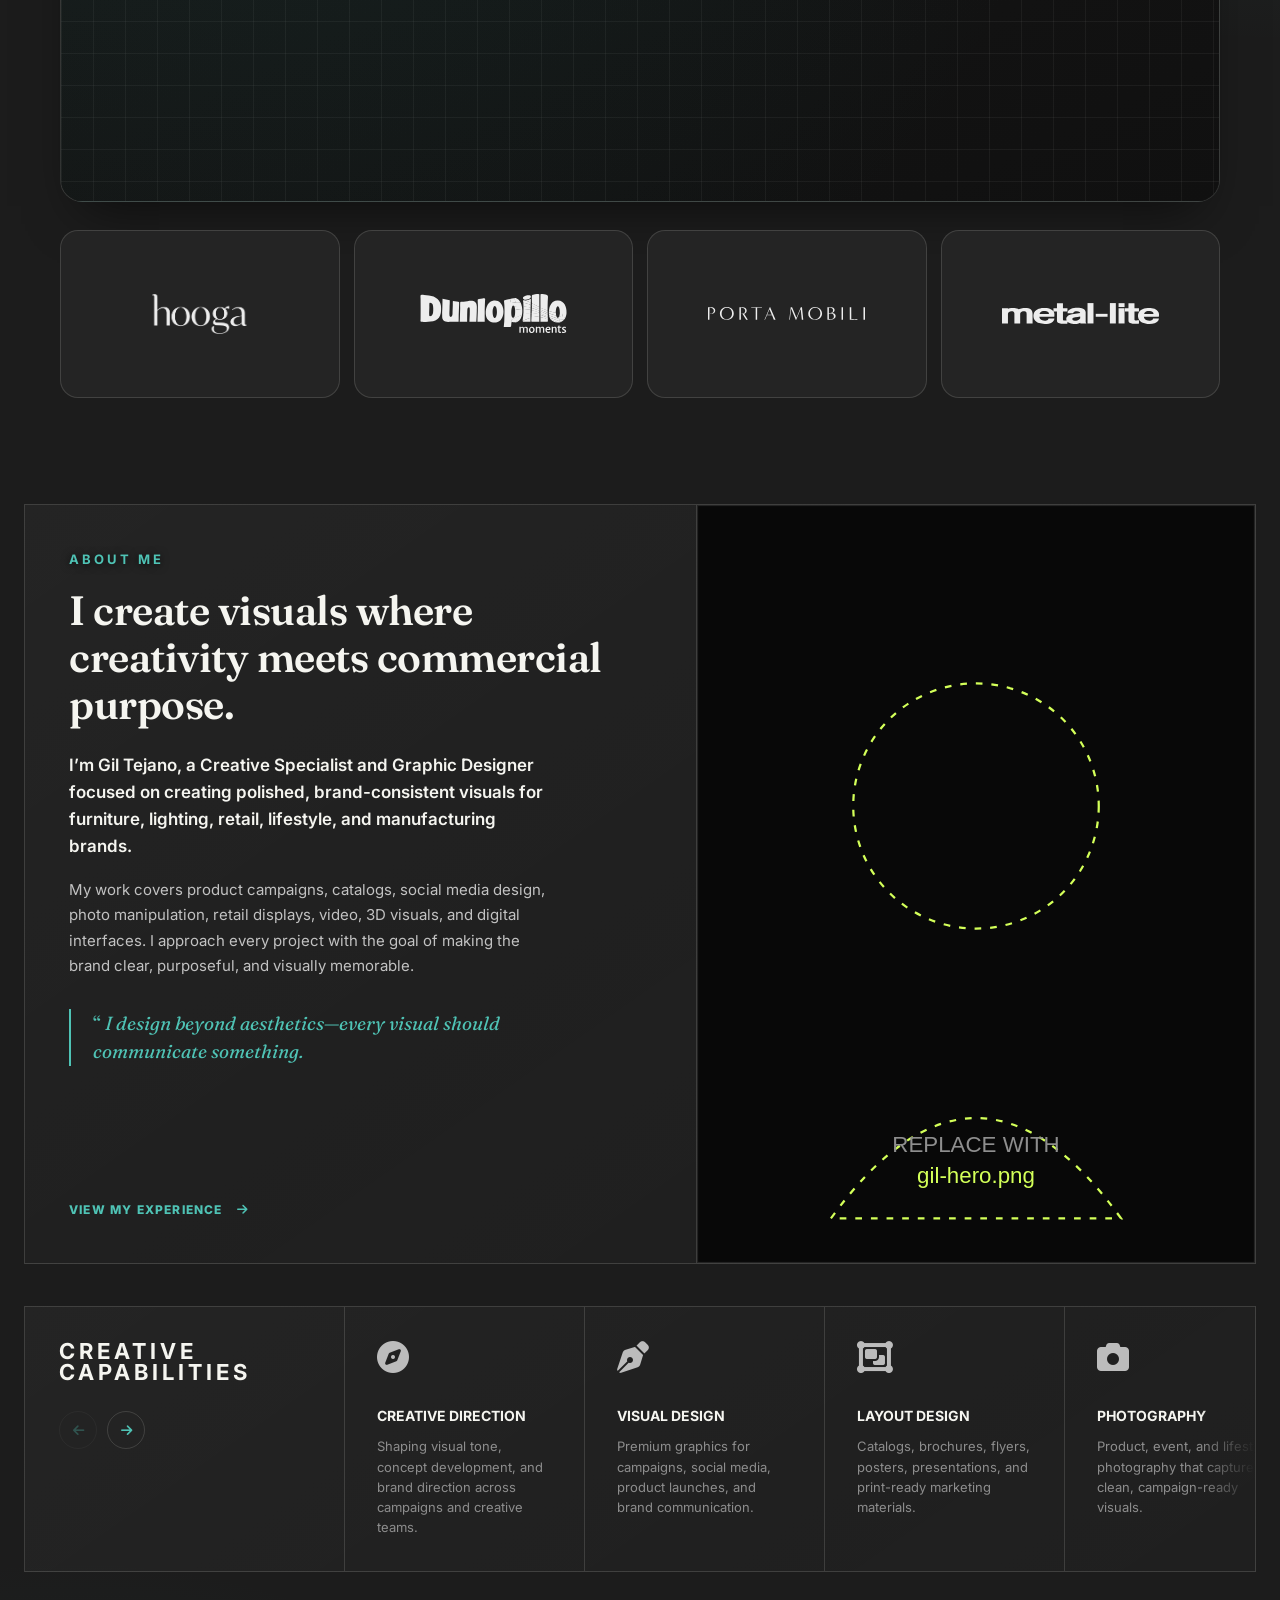
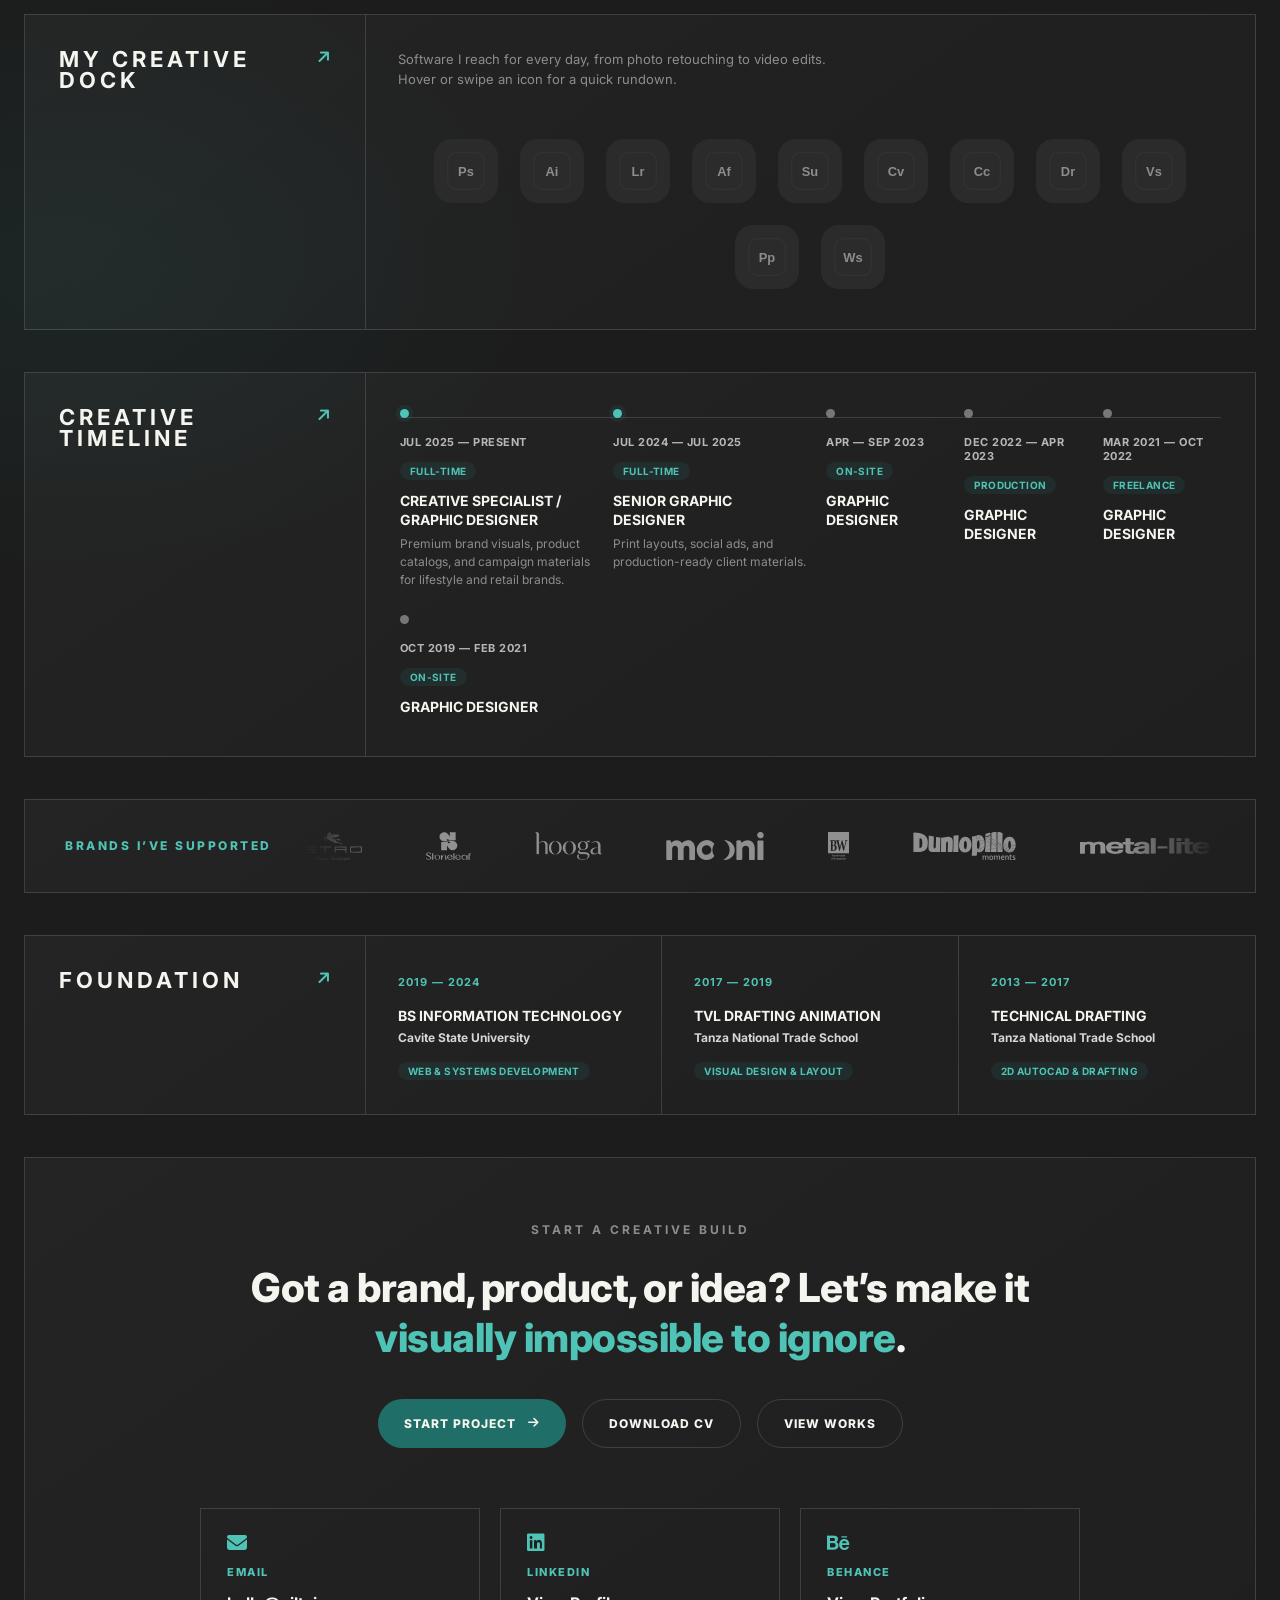
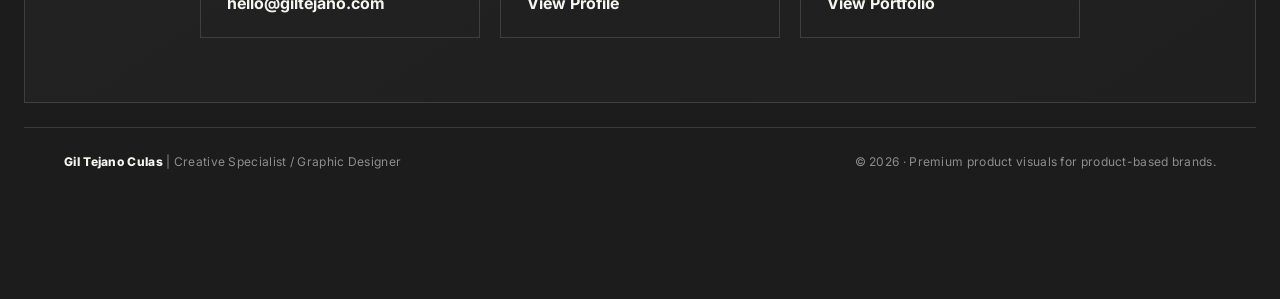
==== commit a614e5c3: "Update portfolio" ====
--- a/index.html
+++ b/index.html
@@ -176,11 +176,6 @@
           Creative<br />
           Boards
         </h2>
-
-        <a href="#projects" class="text-link">
-          Explore All Works
-          <i class="fa-solid fa-arrow-right" aria-hidden="true"></i>
-        </a>
       </div>
 
       <div class="cb-layout">
@@ -198,39 +193,55 @@
         <div class="cb-list" id="cbList">
           <a class="cb-card" href="pages/project-mooni-campaign.html" aria-label="View project: Mooni Campaign Visuals">
             <span class="cb-card-active-dot" aria-hidden="true"></span>
-            <span class="cb-card-number">01</span>
-            <span class="cb-card-title">Mooni Campaign Visuals</span>
-            <span class="cb-card-category">Premium Product Visuals</span>
+            <span class="cb-card-face cb-card-face-default">
+              <img class="cb-card-logo" src="assets/images/logos/hooga.svg" alt="Hooga logo" loading="lazy" />
+            </span>
+            <span class="cb-card-face cb-card-face-summary">
+              <span class="cb-card-title">Mooni Campaign Visuals</span>
+              <span class="cb-card-summary">Calm, premium campaign visuals for a sleep-focused product launch.</span>
+            </span>
             <span class="cb-card-open">
               Open Project <span class="cb-card-open-arrow" aria-hidden="true">&#8599;</span>
             </span>
           </a>
 
+          <a class="cb-card" href="pages/project.html?id=brand-social-assets" aria-label="View project: Brand Social Assets">
+            <span class="cb-card-active-dot" aria-hidden="true"></span>
+            <span class="cb-card-face cb-card-face-default">
+              <img class="cb-card-logo" src="assets/images/logos/dunlopillo.svg" alt="Dunlopillo logo" loading="lazy" />
+            </span>
+            <span class="cb-card-face cb-card-face-summary">
+              <span class="cb-card-title">Brand Social Assets</span>
+              <span class="cb-card-summary">Brand-consistent social media graphics for fast weekly turnaround.</span>
+            </span>
+            <span class="cb-card-open">
+              Open Project <span class="cb-card-open-arrow" aria-hidden="true">&#8599;</span>
+            </span>
+          </a>
+
+          <a class="cb-card" href="pages/project-hooga-catalog.html" aria-label="View project: Porta Mobili Visual Identity &amp; Brand Applications">
+            <span class="cb-card-active-dot" aria-hidden="true"></span>
+            <span class="cb-card-face cb-card-face-default">
+              <img class="cb-card-logo" src="assets/images/logos/porta-mobili.svg" alt="Porta Mobili logo" loading="lazy" />
+            </span>
+            <span class="cb-card-face cb-card-face-summary">
+              <span class="cb-card-title">Porta Mobili Visual Identity &amp; Brand Applications</span>
+              <span class="cb-card-summary">A refined identity system across packaging, signage, and retail materials.</span>
+            </span>
+            <span class="cb-card-open">
+              Open Project <span class="cb-card-open-arrow" aria-hidden="true">&#8599;</span>
+            </span>
+          </a>
+
           <a class="cb-card" href="pages/project-metal-lite-campaign.html" aria-label="View project: Metal-Lite Retail Campaign">
             <span class="cb-card-active-dot" aria-hidden="true"></span>
-            <span class="cb-card-number">02</span>
-            <span class="cb-card-title">Metal-Lite Retail Campaign</span>
-            <span class="cb-card-category">Retail Campaign Materials</span>
-            <span class="cb-card-open">
-              Open Project <span class="cb-card-open-arrow" aria-hidden="true">&#8599;</span>
-            </span>
-          </a>
-
-          <a class="cb-card" href="pages/project-hooga-catalog.html" aria-label="View project: Porta Mobili Visual Identity &amp; Brand Applications">
-            <span class="cb-card-active-dot" aria-hidden="true"></span>
-            <span class="cb-card-number">03</span>
-            <span class="cb-card-title">Porta Mobili Visual Identity &amp; Brand Applications</span>
-            <span class="cb-card-category">Brand Identity &amp; Art Direction</span>
-            <span class="cb-card-open">
-              Open Project <span class="cb-card-open-arrow" aria-hidden="true">&#8599;</span>
-            </span>
-          </a>
-
-          <a class="cb-card" href="pages/project.html?id=brand-social-assets" aria-label="View project: Brand Social Assets">
-            <span class="cb-card-active-dot" aria-hidden="true"></span>
-            <span class="cb-card-number">04</span>
-            <span class="cb-card-title">Brand Social Assets</span>
-            <span class="cb-card-category">Digital Design</span>
+            <span class="cb-card-face cb-card-face-default">
+              <img class="cb-card-logo" src="assets/images/logos/metal-lite.svg" alt="Metal-Lite logo" loading="lazy" />
+            </span>
+            <span class="cb-card-face cb-card-face-summary">
+              <span class="cb-card-title">Metal-Lite Retail Campaign</span>
+              <span class="cb-card-summary">Retail campaign materials and collateral for a product launch.</span>
+            </span>
             <span class="cb-card-open">
               Open Project <span class="cb-card-open-arrow" aria-hidden="true">&#8599;</span>
             </span>
@@ -639,7 +650,7 @@
 
     <!-- CONTACT SECTION -->
     <section class="contact-section section-border" id="contact">
-      <p class="contact-eyebrow"><span class="line"></span>Start a Creative Build</p>
+      <p class="contact-eyebrow">Start a Creative Build</p>
 
       <h2 class="contact-title">
         Got a brand, product, or idea? Let’s make it
@@ -664,23 +675,26 @@
       </div>
 
       <div class="contact-cards">
-        <div class="contact-card">
+        <!-- Replace with your real email address -->
+        <a href="mailto:hello@giltejano.com" class="contact-card">
+          <i class="fa-solid fa-envelope contact-card-icon" aria-hidden="true"></i>
           <span class="contact-card-label">Email</span>
-          <!-- Replace with your real email address -->
-          <h3><a href="mailto:hello@giltejano.com">hello@giltejano.com</a></h3>
-        </div>
-
-        <div class="contact-card">
+          <h3>hello@giltejano.com</h3>
+        </a>
+
+        <!-- Replace href with your LinkedIn profile URL -->
+        <a href="#" target="_blank" rel="noopener" class="contact-card">
+          <i class="fa-brands fa-linkedin contact-card-icon" aria-hidden="true"></i>
           <span class="contact-card-label">LinkedIn</span>
-          <!-- Replace href with your LinkedIn profile URL -->
-          <h3><a href="#" target="_blank" rel="noopener">View Profile</a></h3>
-        </div>
-
-        <div class="contact-card">
+          <h3>View Profile</h3>
+        </a>
+
+        <!-- Replace href with your Behance profile URL -->
+        <a href="#" target="_blank" rel="noopener" class="contact-card">
+          <i class="fa-brands fa-behance contact-card-icon" aria-hidden="true"></i>
           <span class="contact-card-label">Behance</span>
-          <!-- Replace href with your Behance profile URL -->
-          <h3><a href="#" target="_blank" rel="noopener">View Portfolio</a></h3>
-        </div>
+          <h3>View Portfolio</h3>
+        </a>
       </div>
     </section>
 
--- a/css/style.css
+++ b/css/style.css
@@ -619,7 +619,9 @@
 }
 
 /* Reserve room for the Open pill once it's revealed, so it never
-   overlaps the number/title/category above it. */
+   overlaps the title/summary above it. */
+.cb-card:hover,
+.cb-card:focus-within,
 .cb-card.is-selected {
   padding-bottom: 52px;
 }
@@ -651,18 +653,50 @@
   transform: scale(1);
 }
 
-.cb-card-number {
-  display: flex;
+/* Two stacked "faces" inside each card, crossfaded on hover: the
+   default face (logo only, at rest) and the summary face (title + a
+   short blurb, revealed on hover). Both are absolutely positioned
+   inset:0 with the same padding the card content used before, so
+   they occupy exactly the same box regardless of which face is
+   showing. */
+.cb-card-face {
+  position: absolute;
+  inset: 0;
+  display: flex;
+  flex-direction: column;
   align-items: center;
   justify-content: center;
-  width: 30px;
-  height: 30px;
-  border-radius: 50%;
-  background: rgba(79, 195, 181, 0.22);
-  border: 1px solid rgba(79, 195, 181, 0.4);
-  color: var(--accent-light);
-  font-size: 11px;
-  font-weight: 800;
+  text-align: center;
+  gap: 8px;
+  padding: 20px 18px;
+  transition: opacity 0.4s ease, transform 0.4s cubic-bezier(0.16, 1, 0.3, 1);
+}
+
+.cb-card-face-summary {
+  opacity: 0;
+  transform: translateY(8px) scale(0.98);
+  pointer-events: none;
+}
+
+.cb-card:hover .cb-card-face-default,
+.cb-card:focus-within .cb-card-face-default {
+  opacity: 0;
+  transform: translateY(-8px) scale(0.98);
+}
+
+.cb-card:hover .cb-card-face-summary,
+.cb-card:focus-within .cb-card-face-summary {
+  opacity: 1;
+  transform: translateY(0) scale(1);
+}
+
+.cb-card-logo {
+  height: 40px;
+  width: auto;
+  max-width: 65%;
+  object-fit: contain;
+  filter: brightness(0) invert(1);
+  opacity: 0.92;
 }
 
 .cb-card-title {
@@ -671,19 +705,22 @@
   letter-spacing: 0.2px;
 }
 
-.cb-card-category {
+.cb-card-summary {
+  font-size: 12.5px;
+  line-height: 1.5;
   color: var(--muted);
-  font-size: 11px;
-  font-weight: 700;
-  text-transform: uppercase;
-}
-
-/* The "Open Project" pill - revealed only once its card is selected,
-   so the first click always previews and the second (this) commits to
-   the full case study. Pinned to the card's lower-right corner (not
-   centered) so its position reads consistently across every card, and
-   absolutely positioned so its reveal never reflows the rest of the
-   card. */
+  overflow: hidden;
+  display: -webkit-box;
+  -webkit-line-clamp: 4;
+  -webkit-box-orient: vertical;
+}
+
+/* The "Open Project" pill - revealed on hover, right alongside the
+   summary face, so a card can be opened straight away with no click
+   needed to "select" it first. Pinned to the card's lower-right corner
+   (not centered) so its position reads consistently across every card,
+   and absolutely positioned so its reveal never reflows the rest of
+   the card. */
 .cb-card-open {
   position: absolute;
   right: 14px;
@@ -712,6 +749,8 @@
   line-height: 1;
 }
 
+.cb-card:hover .cb-card-open,
+.cb-card:focus-within .cb-card-open,
 .cb-card.is-selected .cb-card-open {
   opacity: 1;
   transform: translateY(0) scale(1);
@@ -1593,6 +1632,23 @@
   border: 1px solid var(--line);
   padding: 24px 26px;
   text-align: left;
+  display: block;
+  color: inherit;
+  text-decoration: none;
+  transition: border-color 0.3s ease, background 0.3s ease, transform 0.3s ease;
+}
+
+.contact-card:hover {
+  border-color: var(--accent-light);
+  background: rgba(245, 245, 240, 0.06);
+  transform: translateY(-2px);
+}
+
+.contact-card-icon {
+  display: block;
+  font-size: 20px;
+  color: var(--accent-light);
+  margin-bottom: 12px;
 }
 
 .contact-card-label {
@@ -1607,13 +1663,10 @@
 
 .contact-card h3 {
   font-size: 16px;
-}
-
-.contact-card h3 a {
   transition: color 0.3s ease;
 }
 
-.contact-card h3 a:hover {
+.contact-card:hover h3 {
   color: var(--accent-light);
 }
 
